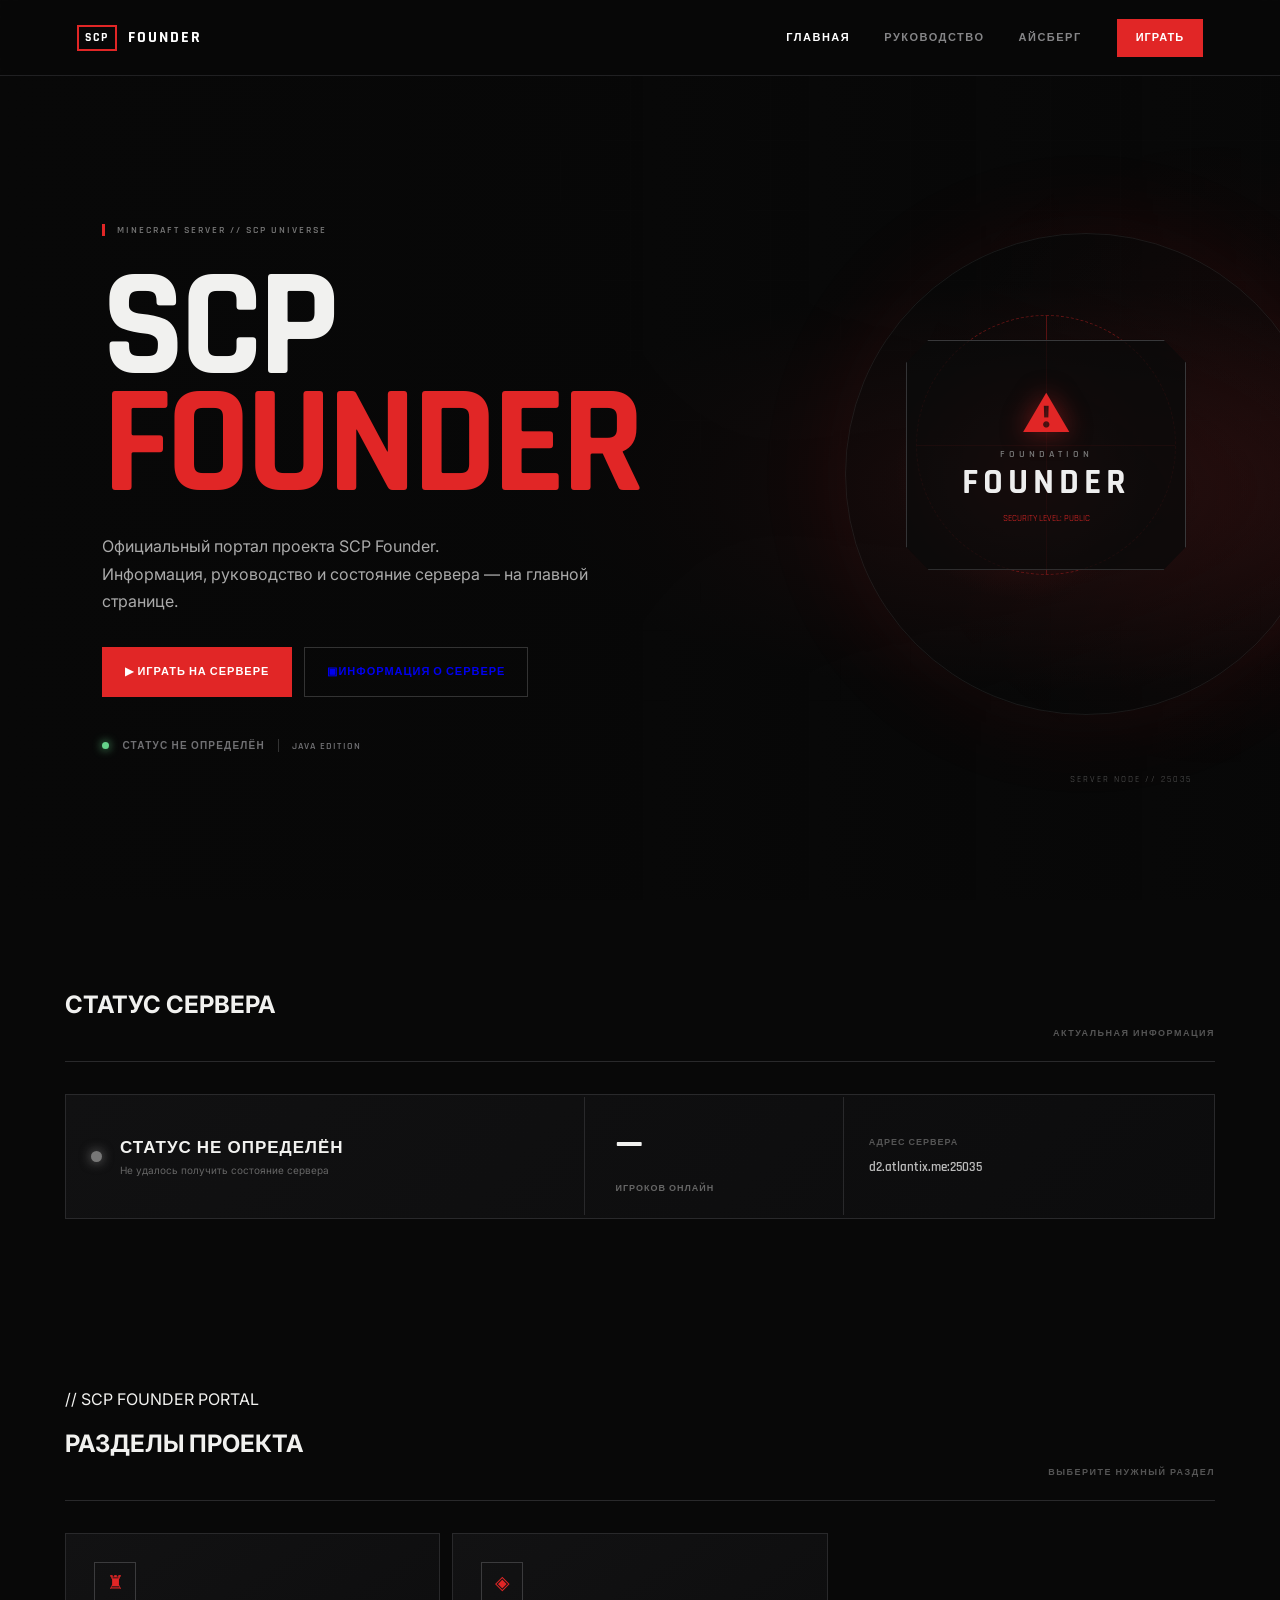
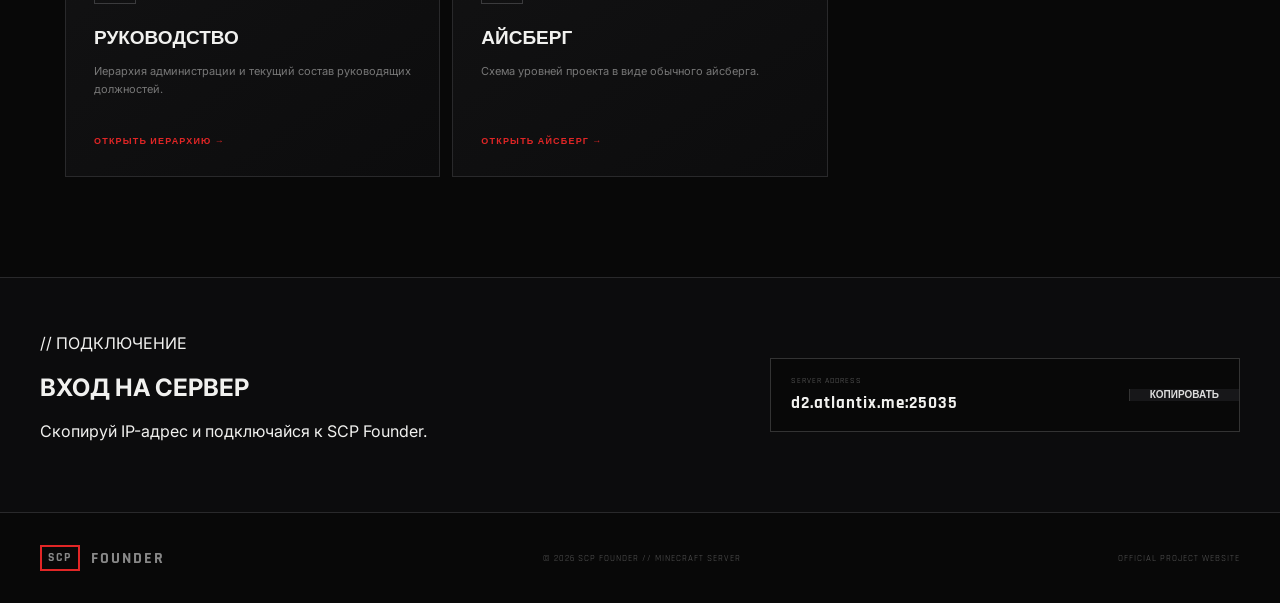
==== index.html @ 51ff8d59 "Polish homepage buttons and iceberg navigation" ====
<!doctype html><html lang="ru"><head><meta charset="utf-8"><meta name="viewport" content="width=device-width,initial-scale=1"><meta name="theme-color" content="#080808"><meta name="description" content="Официальный сайт SCP Founder — Minecraft сервер"><title>SCP Founder — Minecraft Server</title><link rel="preconnect" href="https://fonts.googleapis.com"><link rel="preconnect" href="https://fonts.gstatic.com" crossorigin><link href="https://fonts.googleapis.com/css2?family=Inter:wght@400;500;600;700;800;900&family=Rajdhani:wght@500;600;700&display=swap" rel="stylesheet"><link rel="stylesheet" href="style.css"><link rel="stylesheet" href="portal.css"></head><body><div class="red-glow"></div><div class="grid"></div><header class="nav"><a class="logo" href="index.html"><span class="logo-box">SCP</span><span>FOUNDER</span></a><nav><a class="active" href="index.html">ГЛАВНАЯ</a><a href="leadership.html">РУКОВОДСТВО</a><a href="information.html">АЙСБЕРГ</a></nav><a class="play-small" href="#play">ИГРАТЬ</a></header><main><section class="hero" id="home"><div class="hero-bg"></div><div class="hero-content"><div class="tag">MINECRAFT SERVER // SCP UNIVERSE</div><h1>SCP<br><strong>FOUNDER</strong></h1><p>Официальный портал проекта SCP Founder.<br>Информация, руководство и состояние сервера — на главной странице.</p><div class="hero-buttons"><a class="btn red" href="#play">▶ ИГРАТЬ НА СЕРВЕРЕ</a><a class="btn info-btn" href="#categories"><span>▣</span> ИНФОРМАЦИЯ О СЕРВЕРЕ</a></div><div class="server-line"><span class="online-dot"></span><span id="serverStatus">ПРОВЕРКА СЕРВЕРА...</span><i></i><span>JAVA EDITION</span></div></div><div class="hero-art"><div class="hero-art-frame"><div class="crosshair"></div><div class="containment"><div class="warning">⚠</div><span>FOUNDATION</span><strong>FOUNDER</strong><small>SECURITY LEVEL: PUBLIC</small></div><div class="coordinates">SERVER NODE // 25035</div><div class="frame-corner tl"></div><div class="frame-corner tr"></div><div class="frame-corner bl"></div><div class="frame-corner br"></div></div></div></section><section class="status-section home-status"><div class="title-row"><h2>СТАТУС СЕРВЕРА</h2><span>АКТУАЛЬНАЯ ИНФОРМАЦИЯ</span></div><div class="status-card"><div class="status-main"><span class="status-dot" id="homeStatusDot"></span><div><strong id="homeStatusText">ПРОВЕРКА СЕРВЕРА...</strong><small id="homeStatusSub">Получение информации о сервере</small></div></div><div class="players"><strong id="homePlayers">—</strong><span>ИГРОКОВ ОНЛАЙН</span></div><div class="status-info"><span>АДРЕС СЕРВЕРА</span><b>d2.atlantix.me:25035</b></div></div></section><section id="categories" class="section portal-home"><div class="label">// SCP FOUNDER PORTAL</div><div class="title-row"><h2>РАЗДЕЛЫ ПРОЕКТА</h2><span>ВЫБЕРИТЕ НУЖНЫЙ РАЗДЕЛ</span></div><div class="feature-grid"><a class="portal-card" href="leadership.html"><div class="portal-icon">♜</div><h3>РУКОВОДСТВО</h3><p>Иерархия администрации и текущий состав руководящих должностей.</p><span>ОТКРЫТЬ ИЕРАРХИЮ →</span></a><a class="portal-card" href="information.html"><div class="portal-icon">◈</div><h3>АЙСБЕРГ</h3><p>Схема уровней проекта в виде обычного айсберга.</p><span>ОТКРЫТЬ АЙСБЕРГ →</span></a></div></section><section id="play" class="connect"><div><div class="label">// ПОДКЛЮЧЕНИЕ</div><h2>ВХОД НА СЕРВЕР</h2><p>Скопируй IP-адрес и подключайся к SCP Founder.</p></div><div class="ip-card"><div><small>SERVER ADDRESS</small><strong id="ip">d2.atlantix.me:25035</strong></div><button id="copy">КОПИРОВАТЬ</button><em id="copied">СКОПИРОВАНО</em></div></section></main><footer><div class="logo"><span class="logo-box">SCP</span><span>FOUNDER</span></div><span>© 2026 SCP FOUNDER // MINECRAFT SERVER</span><span>OFFICIAL PROJECT WEBSITE</span></footer><script src="script.js"></script></body></html>
---- style.css ----
:root{--bg:#080808;--panel:#111112;--line:#29292b;--text:#f1f1ef;--red:#e12626;--red2:#ff3a3a;--green:#65d18a;--font:'Inter',sans-serif;--display:'Rajdhani',sans-serif}*{box-sizing:border-box}html{scroll-behavior:smooth}body{margin:0;background:var(--bg);color:var(--text);font-family:var(--font);overflow-x:hidden}.grid{position:fixed;inset:0;pointer-events:none;opacity:.16;background-image:linear-gradient(#222 1px,transparent 1px),linear-gradient(90deg,#222 1px,transparent 1px);background-size:70px 70px;mask-image:linear-gradient(to bottom,#000,transparent 80%)}.red-glow{position:fixed;width:650px;height:650px;right:-260px;top:130px;background:radial-gradient(circle,rgba(225,38,38,.13),transparent 68%);pointer-events:none}.nav{height:76px;display:flex;align-items:center;padding:0 clamp(20px,6vw,100px);border-bottom:1px solid #202022;background:rgba(8,8,8,.9);backdrop-filter:blur(15px);position:sticky;top:0;z-index:20}.logo{display:flex;align-items:center;gap:11px;color:#fff;text-decoration:none;font:800 16px var(--display);letter-spacing:2px}.logo-box{border:2px solid var(--red);padding:5px 6px;line-height:1;font-size:12px}.nav nav{display:flex;gap:34px;margin-left:auto}.nav nav a{font:600 11px var(--display);letter-spacing:1.5px;color:#858587;text-decoration:none;transition:.2s}.nav nav a:hover,.nav nav a.active{color:#fff}.play-small{margin-left:35px;text-decoration:none;background:var(--red);color:#fff;font:700 11px var(--display);letter-spacing:1px;padding:12px 19px}.hero{min-height:calc(100vh - 76px);display:grid;grid-template-columns:1.05fr .95fr;position:relative;overflow:hidden}.hero-bg{position:absolute;inset:0;background:linear-gradient(90deg,#080808 0%,rgba(8,8,8,.9) 48%,rgba(8,8,8,.4)),radial-gradient(ellipse at 80% 50%,#421414 0%,transparent 35%)}.hero-content{position:relative;z-index:2;align-self:center;padding:80px clamp(25px,8vw,130px)}.tag{font:600 10px var(--display);letter-spacing:2px;color:#777;border-left:3px solid var(--red);padding-left:12px}.online-dot{display:inline-block;width:7px;height:7px;border-radius:50%;background:var(--red);box-shadow:0 0 12px var(--red)}h1{font:800 clamp(80px,12vw,170px)/.76 var(--display);letter-spacing:-5px;margin:34px 0 30px}h1 strong{color:var(--red);font-weight:800}.hero-content p{font-size:16px;line-height:1.7;color:#aaa;max-width:500px}.hero-buttons{display:flex;gap:12px;margin-top:32px}.btn{min-height:50px;padding:0 22px;display:inline-flex;align-items:center;justify-content:center;text-decoration:none;font:700 11px var(--display);letter-spacing:1px;border:1px solid #333;transition:.2s}.btn.red{background:var(--red);border-color:var(--red);color:#fff}.btn.red:hover{background:#f03434;transform:translateY(-2px)}.server-line{display:flex;gap:13px;align-items:center;margin-top:42px;font:600 10px var(--display);letter-spacing:1.2px;color:#707073}.server-line i{height:13px;width:1px;background:#333}.server-line .online-dot{background:var(--green);box-shadow:0 0 10px var(--green)}.hero-art{position:relative;min-height:600px;background:radial-gradient(circle at 55% 48%,rgba(120,25,25,.38),transparent 25%)}.hero-art:before{content:'';position:absolute;width:480px;height:480px;border:1px solid rgba(255,255,255,.07);border-radius:50%;left:20%;top:19%;box-shadow:0 0 100px rgba(225,38,38,.09)}.crosshair{position:absolute;width:260px;height:260px;left:34%;top:29%;border:1px dashed rgba(225,38,38,.4);border-radius:50%;animation:spin 30s linear infinite}.crosshair:after,.crosshair:before{content:'';position:absolute;background:rgba(225,38,38,.35)}.crosshair:after{height:1px;width:100%;top:50%}.crosshair:before{width:1px;height:100%;left:50%}.containment{position:absolute;left:32%;top:32%;width:280px;height:230px;border:1px solid #38383a;background:rgba(10,10,10,.8);display:flex;flex-direction:column;align-items:center;justify-content:center;clip-path:polygon(8% 0,92% 0,100% 10%,100% 90%,92% 100%,8% 100%,0 90%,0 10%);box-shadow:0 0 60px rgba(0,0,0,.8)}.warning{font-size:48px;color:var(--red);margin-bottom:4px;text-shadow:0 0 25px rgba(225,38,38,.5)}.containment span{font:600 10px var(--display);letter-spacing:4px;color:#777}.containment strong{font:700 36px var(--display);letter-spacing:5px;color:#eee}.containment small{font:9px var(--display);color:var(--red);margin-top:8px}.coordinates{position:absolute;right:12%;bottom:14%;font:9px var(--display);letter-spacing:2px;color:#555}.connect{padding:55px max(25px,calc((100vw - 1200px)/2));border-top:1px solid var(--line);border-bottom:1px solid var(--line);display:flex;align-items:center;justify-content:space-between;gap:40px;background:#0c0c0d}.ip-card{position:relative;display:flex;align-items:center;border:1px solid #333;background:#080808;min-width:470px}.ip-card div{padding:17px 20px;flex:1}.ip-card small{display:block;font:8px var(--display);color:#666;letter-spacing:1px;margin-bottom:6px}.ip-card strong{font:700 17px var(--display);letter-spacing:1px}.ip-card button{height:100%;padding:0 20px;border:0;border-left:1px solid #333;background:#171719;color:#ddd;font:700 10px var(--display);cursor:pointer}.ip-card em{display:none;position:absolute;right:20px;bottom:-22px;color:var(--green);font:8px var(--display);font-style:normal}.status-section{max-width:1200px;margin:auto;padding:70px 25px}.status-card{border:1px solid var(--line);background:linear-gradient(135deg,#111112,#0c0c0d);display:grid;grid-template-columns:1.4fr .7fr 1fr;align-items:center;min-height:125px}.status-main{display:flex;align-items:center;gap:18px;padding:25px}.status-dot{width:11px;height:11px;border-radius:50%;background:#777;box-shadow:0 0 12px #777}.status-dot.online{background:var(--green);box-shadow:0 0 14px var(--green)}.status-dot.offline{background:var(--red);box-shadow:0 0 14px var(--red)}.status-main strong{display:block;font:700 17px var(--display);letter-spacing:1px}.status-main small{display:block;color:#666;margin-top:5px;font-size:10px}.players{border-left:1px solid var(--line);border-right:1px solid var(--line);padding:20px 30px}.players strong{font:700 45px var(--display);display:block}.players span{font:700 9px var(--display);color:#666;letter-spacing:1px}.status-info{padding:25px}.status-info span{display:block;font:700 9px var(--display);color:#555;letter-spacing:1px;margin-bottom:7px}.status-info b{font:600 13px var(--display);color:#bbb}.section{max-width:1200px;margin:auto;padding:100px 25px}.title-row{display:flex;justify-content:space-between;align-items:end;border-bottom:1px solid var(--line);padding-bottom:22px;margin-bottom:32px}.title-row span{font:700 9px var(--display);color:#555;letter-spacing:1.5px}.feature-grid{display:grid;grid-template-columns:repeat(3,1fr);gap:12px}.portal-card{display:block;text-decoration:none;color:inherit;border:1px solid var(--line);background:linear-gradient(145deg,#121213,#0c0c0d);padding:28px;min-height:220px;transition:.2s}.portal-card:hover{border-color:#512020;background:linear-gradient(145deg,#171011,#0d0c0d);transform:translateY(-3px)}.portal-icon{width:42px;height:42px;border:1px solid #3b3b3d;display:flex;align-items:center;justify-content:center;color:var(--red);font-size:19px;margin-bottom:22px}.portal-card h3{font:700 19px var(--display);margin:0 0 9px}.portal-card p{color:#777;font-size:11px;line-height:1.7;min-height:55px}.portal-card span{font:700 9px var(--display);letter-spacing:1.2px;color:var(--red)}.hierarchy{display:grid;grid-template-columns:repeat(2,1fr);gap:10px}.role-card{position:relative;display:flex;align-items:center;gap:18px;min-height:98px;padding:20px 22px;border:1px solid var(--line);background:linear-gradient(145deg,#121213,#0c0c0d);overflow:hidden;transition:.2s}.role-card:hover{border-color:#4a4a4d;transform:translateY(-2px)}.role-owner{grid-column:1/-1;min-height:125px;border-color:#512020;background:linear-gradient(145deg,#171011,#0d0c0d)}.role-card.tech{grid-column:1/-1}.role-icon{width:44px;height:44px;flex:0 0 44px;border:1px solid #3b3b3d;display:flex;align-items:center;justify-content:center;color:var(--red);font-size:20px;background:#090909}.role-rank{font:700 8px var(--display);letter-spacing:1.5px;color:var(--red);margin-bottom:5px}.role-card h3{font:700 18px var(--display);margin:0;letter-spacing:.4px}.role-card p{margin:5px 0 0;color:#aaa;font-size:12px;line-height:1.65}.role-card .empty{color:#555;font-style:italic}.info-section{max-width:1200px;margin:auto;padding:20px 25px 110px}.info-grid{display:grid;grid-template-columns:1fr 1fr;gap:12px;align-items:start}.iceberg-panel,.project-info{border:1px solid var(--line);background:linear-gradient(145deg,#111112,#09090a);padding:30px;overflow:hidden}.iceberg-panel h2,.project-info h2{font:700 31px var(--display);margin:0 0 8px}.iceberg-panel>p{font-size:11px;color:#666;margin:0 0 20px}.iceberg-panel img{display:block;width:100%;max-height:700px;object-fit:contain;background:#06101a;border:1px solid #242629}.project-info>p{color:#aaa;font-size:12px;line-height:1.8}.info-divider{height:1px;background:linear-gradient(90deg,var(--red),transparent);margin:28px 0}.info-row{display:flex;gap:15px;padding:15px 0;border-bottom:1px solid #202022}.info-row>span{font-size:20px;width:28px}.info-row small{display:block;color:#666;font:700 8px var(--display);letter-spacing:1px;margin-bottom:5px}.info-row strong{display:block;color:#ddd;font-size:12px;line-height:1.6}.info-row em{display:block;color:#555;font-size:9px;font-style:normal;margin-top:3px}footer{min-height:90px;padding:25px max(25px,calc((100vw - 1200px)/2));display:flex;align-items:center;justify-content:space-between;gap:20px;color:#555;font:9px var(--display);letter-spacing:1px}footer .logo{color:#888}footer b{color:var(--green)}@keyframes spin{to{transform:rotate(360deg)}}@media(max-width:850px){.nav nav{display:none}.play-small{margin-left:auto}.hero{grid-template-columns:1fr}.hero-art{display:none}.connect{display:block}.ip-card{margin-top:25px;min-width:0;width:100%}.status-card{grid-template-columns:1fr}.players,.status-info{border:0;border-top:1px solid var(--line)}.feature-grid{grid-template-columns:1fr}.hierarchy{grid-template-columns:1fr}.role-owner,.role-card.tech{grid-column:auto}.info-grid{grid-template-columns:1fr}.section{padding-top:80px;padding-bottom:70px}.info-section{padding-top:0}.title-row{display:block}.title-row span{display:block;margin-top:10px}}@media(max-width:520px){.nav{padding:0 15px}.logo{font-size:14px}.play-small{padding:10px 13px}.hero-content{padding:65px 20px}.hero-buttons{flex-direction:column}.btn{width:100%}.server-line{flex-wrap:wrap}.ip-card{display:block}.ip-card button{width:100%;height:45px;border-left:0;border-top:1px solid #333}.connect{padding:45px 20px}.status-section,.section,.info-section{padding-left:20px;padding-right:20px}.role-card{padding:17px}.role-card h3{font-size:16px}.iceberg-panel,.project-info{padding:20px}footer{flex-direction:column;align-items:flex-start}}
---- portal.css ----
.portal-wrap{max-width:1120px;margin:auto;padding:70px 6%}.portal-head{text-align:center;margin-bottom:40px}.portal-head .eyebrow{display:inline-block;color:#777;font:700 10px var(--display);letter-spacing:2px;border-left:3px solid var(--red);padding-left:10px;margin-bottom:14px}.portal-head h1{font:700 clamp(42px,6vw,72px)/1 var(--display);letter-spacing:1px;margin:0 0 12px;color:#eee}.portal-head p{color:#777;max-width:650px;margin:auto;line-height:1.7;font-size:13px}.page-nav{display:flex;gap:8px;flex-wrap:wrap;margin-bottom:35px}.page-nav a{padding:10px 15px;border:1px solid var(--line);background:#101011;color:#999;text-decoration:none;font:700 10px var(--display);letter-spacing:1px}.page-nav a:hover,.page-nav a.active{border-color:#8d2929;color:#fff;background:#171011}.portal-status{border:1px solid var(--line);background:linear-gradient(145deg,#151516,#09090a);display:grid;grid-template-columns:1.4fr .6fr 1fr;align-items:center;min-height:150px}.portal-status .status-main{display:flex;align-items:center;gap:18px;padding:30px}.portal-status .status-main strong{display:block;font:700 20px var(--display)}.portal-status .status-main small{display:block;color:#666;margin-top:6px}.portal-status .players{border-left:1px solid var(--line);border-right:1px solid var(--line);padding:30px}.portal-status .players strong{display:block;font:700 55px var(--display)}.portal-status .players span{font:700 9px var(--display);color:#666;letter-spacing:1px}.portal-status .status-info{padding:30px}.portal-status .status-info span{display:block;font:700 9px var(--display);color:#555;letter-spacing:1px;margin-bottom:7px}.portal-status .status-info b{font:600 13px var(--display);color:#bbb}.hierarchy-group{border:1px solid var(--line);background:#0d0d0e;margin-bottom:12px}.hierarchy-group-title{padding:15px 20px;border-bottom:1px solid var(--line);font:700 13px var(--display);letter-spacing:1px;color:#ddd}.hierarchy-list{display:grid;grid-template-columns:repeat(2,1fr)}.hierarchy-role{padding:20px;border-bottom:1px solid #202022;min-height:100px}.hierarchy-role:nth-child(odd){border-right:1px solid #202022}.hierarchy-role .rank{font:700 8px var(--display);letter-spacing:1.4px;color:var(--red);margin-bottom:6px}.hierarchy-role h3{font:700 17px var(--display);margin:0}.hierarchy-role p{margin:6px 0 0;color:#aaa;font-size:12px;line-height:1.7}.hierarchy-role .empty{color:#555;font-style:italic}.tech-list{display:flex;gap:8px;flex-wrap:wrap;margin-top:7px}.tech-list span{padding:6px 9px;background:#171719;border:1px solid #29292b;color:#bbb;font:600 11px var(--display)}.info-grid-page{display:grid;grid-template-columns:1fr 1fr;gap:14px}.page-card{border:1px solid var(--line);background:linear-gradient(145deg,#121213,#0b0b0c);padding:30px}.page-card h2{font:700 24px var(--display);margin:0 0 10px}.page-card p{color:#888;font-size:13px;line-height:1.75}.project-lines{margin-top:20px}.project-line{padding:16px 0;border-bottom:1px solid #202022}.project-line small{display:block;color:#555;font:700 8px var(--display);letter-spacing:1px;margin-bottom:5px}.project-line strong{font-size:12px;color:#ddd;line-height:1.6}.iceberg{position:relative;height:600px;overflow:hidden;background:linear-gradient(to bottom,#7bcdf1 0%,#419dca 30%,#12618d 52%,#073c61 100%);border:1px solid #263a45;margin-top:20px}.iceberg:before{content:'';position:absolute;left:17%;top:7%;width:66%;height:48%;background:linear-gradient(155deg,#fff,#e8f2f6 48%,#aac8d7);clip-path:polygon(50% 0,65% 21%,74% 36%,91% 49%,69% 59%,62% 77%,53% 100%,43% 76%,31% 67%,9% 58%,29% 43%,37% 27%);z-index:2}.iceberg:after{content:'';position:absolute;left:9%;top:31%;width:82%;height:63%;background:linear-gradient(170deg,#58bce7,#0a6c9e 48%,#032d4a);clip-path:polygon(31% 0,45% 9%,60% 3%,74% 15%,100% 28%,87% 43%,91% 62%,72% 69%,65% 91%,52% 100%,40% 78%,27% 88%,20% 65%,5% 57%,0 36%,15% 22%);z-index:1}.ice-level{position:absolute;right:24px;z-index:5;font:900 28px var(--display);text-shadow:0 2px 5px #00304d}.lm1{top:7%;color:#42ff5b}.l0{top:28%;color:#d8ff62}.l1{top:47%;color:#ffe45b}.l2{top:63%;color:#ff625f}.l3{top:77%;color:#ff3f3f}.l4{top:89%;color:#61a8ff}.ice-label{position:absolute;z-index:6;left:24px;right:70px;font:700 12px var(--display);color:#fff;text-shadow:0 2px 5px rgba(0,0,0,.8)}.ice-label.a{top:8%}.ice-label.b{top:27%}.ice-label.c{top:46%}.ice-label.d{top:61%}.ice-label.e{top:76%}.ice-label.f{top:89%}.page-footer{text-align:center;padding:40px 20px;border-top:1px solid #202022;color:#555;font:9px var(--display);letter-spacing:1px}@media(max-width:800px){.portal-status,.info-grid-page{grid-template-columns:1fr}.portal-status .players,.portal-status .status-info{border:0;border-top:1px solid var(--line)}.hierarchy-list{grid-template-columns:1fr}.hierarchy-role:nth-child(odd){border-right:0}.iceberg{height:500px}}@media(max-width:520px){.portal-wrap{padding:50px 20px}.page-card{padding:22px}.iceberg{height:430px}.ice-label{font-size:10px;left:12px;right:50px}}.iceberg-image{display:block;width:100%;height:auto;max-height:none;object-fit:contain;border:1px solid #263a45;margin-top:20px;background:#000}.iceberg-card{overflow:hidden}.iceberg-card p{margin-bottom:0}@media(max-width:800px){.iceberg-image{width:100%}}
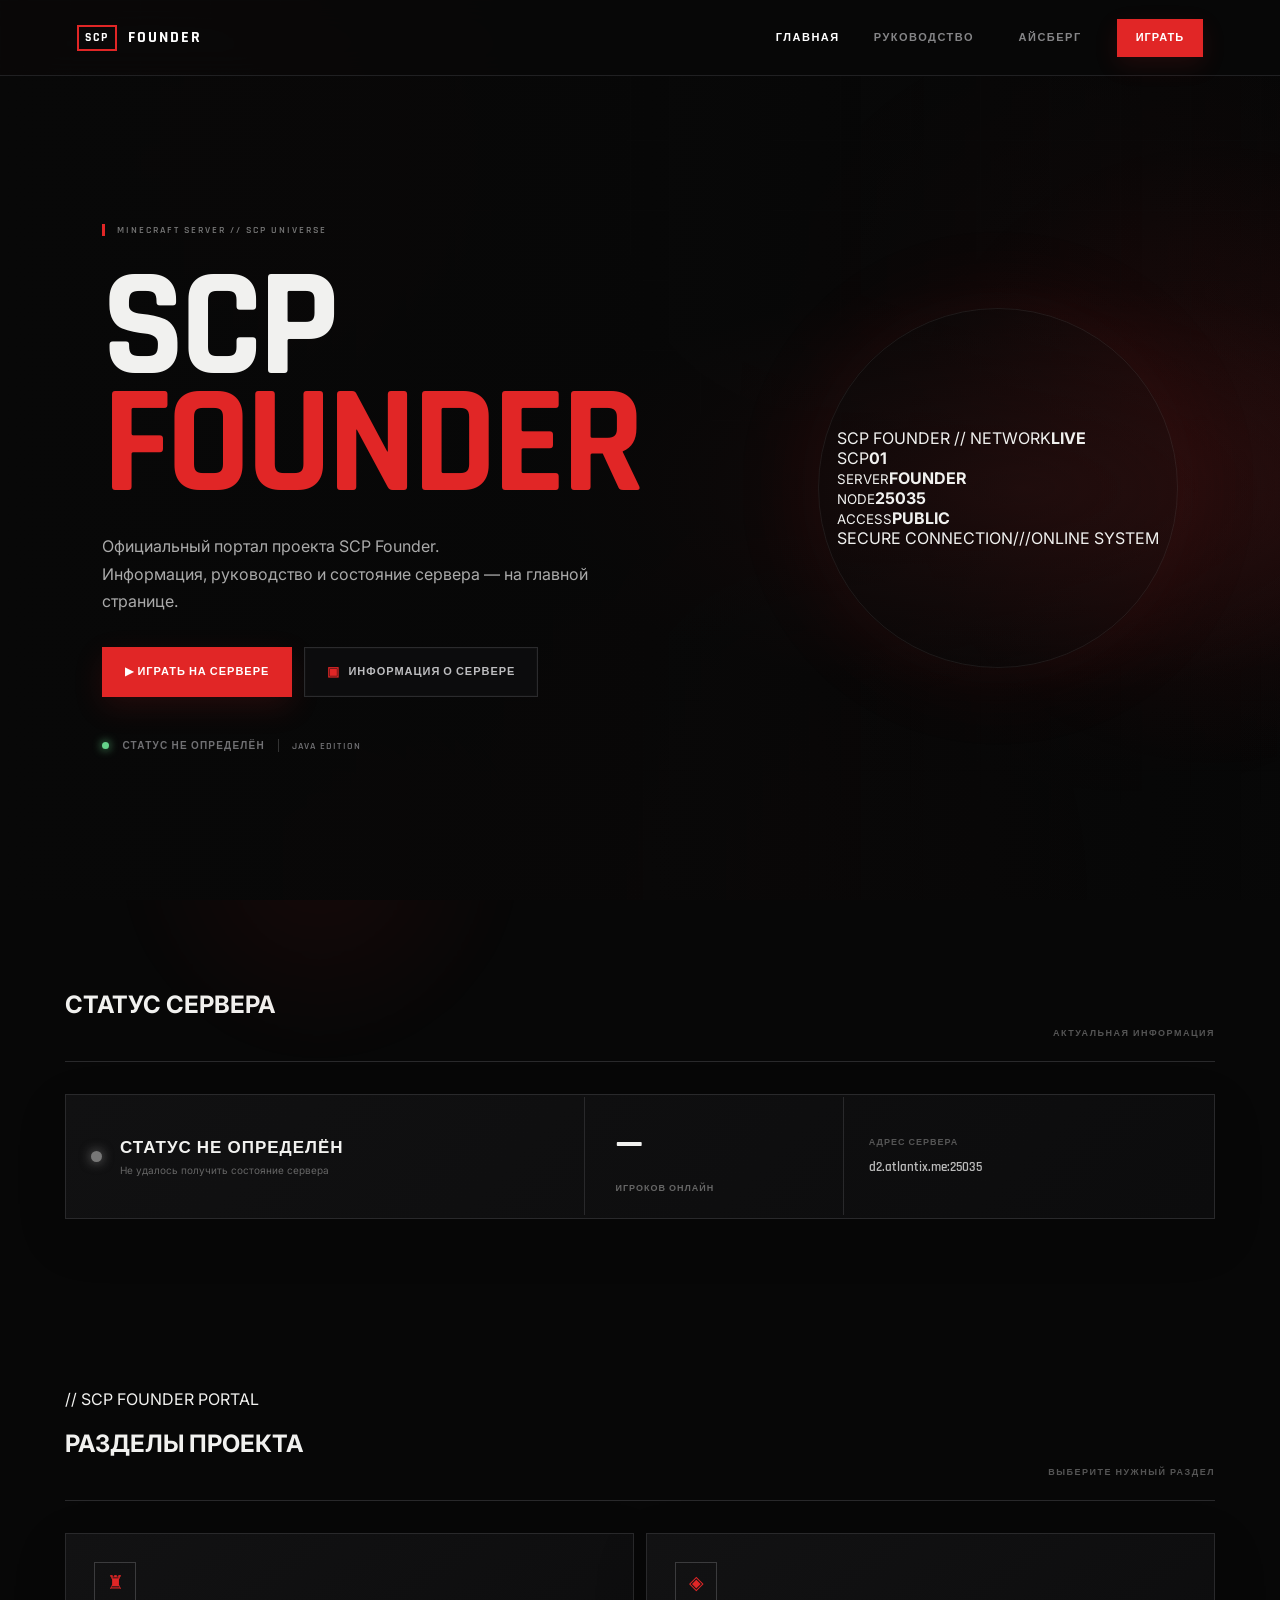
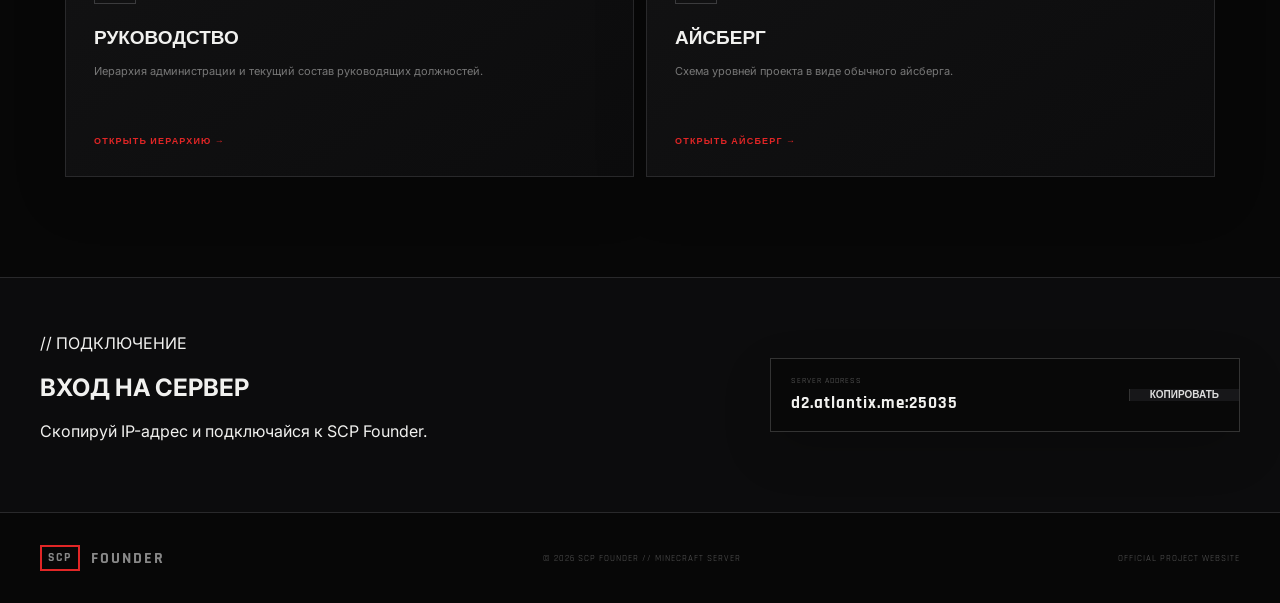
==== commit fc93479e: "Completely redesign right hero panel" ====
--- a/index.html
+++ b/index.html
@@ -1 +1 @@
-<!doctype html><html lang="ru"><head><meta charset="utf-8"><meta name="viewport" content="width=device-width,initial-scale=1"><meta name="theme-color" content="#080808"><meta name="description" content="Официальный сайт SCP Founder — Minecraft сервер"><title>SCP Founder — Minecraft Server</title><link rel="preconnect" href="https://fonts.googleapis.com"><link rel="preconnect" href="https://fonts.gstatic.com" crossorigin><link href="https://fonts.googleapis.com/css2?family=Inter:wght@400;500;600;700;800;900&family=Rajdhani:wght@500;600;700&display=swap" rel="stylesheet"><link rel="stylesheet" href="style.css"><link rel="stylesheet" href="portal.css"></head><body><div class="red-glow"></div><div class="grid"></div><header class="nav"><a class="logo" href="index.html"><span class="logo-box">SCP</span><span>FOUNDER</span></a><nav><a class="active" href="index.html">ГЛАВНАЯ</a><a href="leadership.html">РУКОВОДСТВО</a><a href="information.html">АЙСБЕРГ</a></nav><a class="play-small" href="#play">ИГРАТЬ</a></header><main><section class="hero" id="home"><div class="hero-bg"></div><div class="hero-content"><div class="tag">MINECRAFT SERVER // SCP UNIVERSE</div><h1>SCP<br><strong>FOUNDER</strong></h1><p>Официальный портал проекта SCP Founder.<br>Информация, руководство и состояние сервера — на главной странице.</p><div class="hero-buttons"><a class="btn red" href="#play">▶ ИГРАТЬ НА СЕРВЕРЕ</a><a class="btn info-btn" href="#categories"><span>▣</span> ИНФОРМАЦИЯ О СЕРВЕРЕ</a></div><div class="server-line"><span class="online-dot"></span><span id="serverStatus">ПРОВЕРКА СЕРВЕРА...</span><i></i><span>JAVA EDITION</span></div></div><div class="hero-art"><div class="hero-art-frame"><div class="crosshair"></div><div class="containment"><div class="warning">⚠</div><span>FOUNDATION</span><strong>FOUNDER</strong><small>SECURITY LEVEL: PUBLIC</small></div><div class="coordinates">SERVER NODE // 25035</div><div class="frame-corner tl"></div><div class="frame-corner tr"></div><div class="frame-corner bl"></div><div class="frame-corner br"></div></div></div></section><section class="status-section home-status"><div class="title-row"><h2>СТАТУС СЕРВЕРА</h2><span>АКТУАЛЬНАЯ ИНФОРМАЦИЯ</span></div><div class="status-card"><div class="status-main"><span class="status-dot" id="homeStatusDot"></span><div><strong id="homeStatusText">ПРОВЕРКА СЕРВЕРА...</strong><small id="homeStatusSub">Получение информации о сервере</small></div></div><div class="players"><strong id="homePlayers">—</strong><span>ИГРОКОВ ОНЛАЙН</span></div><div class="status-info"><span>АДРЕС СЕРВЕРА</span><b>d2.atlantix.me:25035</b></div></div></section><section id="categories" class="section portal-home"><div class="label">// SCP FOUNDER PORTAL</div><div class="title-row"><h2>РАЗДЕЛЫ ПРОЕКТА</h2><span>ВЫБЕРИТЕ НУЖНЫЙ РАЗДЕЛ</span></div><div class="feature-grid"><a class="portal-card" href="leadership.html"><div class="portal-icon">♜</div><h3>РУКОВОДСТВО</h3><p>Иерархия администрации и текущий состав руководящих должностей.</p><span>ОТКРЫТЬ ИЕРАРХИЮ →</span></a><a class="portal-card" href="information.html"><div class="portal-icon">◈</div><h3>АЙСБЕРГ</h3><p>Схема уровней проекта в виде обычного айсберга.</p><span>ОТКРЫТЬ АЙСБЕРГ →</span></a></div></section><section id="play" class="connect"><div><div class="label">// ПОДКЛЮЧЕНИЕ</div><h2>ВХОД НА СЕРВЕР</h2><p>Скопируй IP-адрес и подключайся к SCP Founder.</p></div><div class="ip-card"><div><small>SERVER ADDRESS</small><strong id="ip">d2.atlantix.me:25035</strong></div><button id="copy">КОПИРОВАТЬ</button><em id="copied">СКОПИРОВАНО</em></div></section></main><footer><div class="logo"><span class="logo-box">SCP</span><span>FOUNDER</span></div><span>© 2026 SCP FOUNDER // MINECRAFT SERVER</span><span>OFFICIAL PROJECT WEBSITE</span></footer><script src="script.js"></script></body></html>+<!doctype html><html lang="ru"><head><meta charset="utf-8"><meta name="viewport" content="width=device-width,initial-scale=1"><meta name="theme-color" content="#080808"><meta name="description" content="Официальный сайт SCP Founder — Minecraft сервер"><title>SCP Founder — Minecraft Server</title><link rel="preconnect" href="https://fonts.googleapis.com"><link rel="preconnect" href="https://fonts.gstatic.com" crossorigin><link href="https://fonts.googleapis.com/css2?family=Inter:wght@400;500;600;700;800;900&family=Rajdhani:wght@500;600;700&display=swap" rel="stylesheet"><link rel="stylesheet" href="style.css"><link rel="stylesheet" href="portal.css"></head><body><div class="red-glow"></div><div class="grid"></div><header class="nav"><a class="logo" href="index.html"><span class="logo-box">SCP</span><span>FOUNDER</span></a><nav><a class="active" href="index.html">ГЛАВНАЯ</a><a href="leadership.html">РУКОВОДСТВО</a><a href="information.html">АЙСБЕРГ</a></nav><a class="play-small" href="#play">ИГРАТЬ</a></header><main><section class="hero" id="home"><div class="hero-bg"></div><div class="hero-content"><div class="tag">MINECRAFT SERVER // SCP UNIVERSE</div><h1>SCP<br><strong>FOUNDER</strong></h1><p>Официальный портал проекта SCP Founder.<br>Информация, руководство и состояние сервера — на главной странице.</p><div class="hero-buttons"><a class="btn red" href="#play">▶ ИГРАТЬ НА СЕРВЕРЕ</a><a class="btn info-btn" href="#categories"><span>▣</span> ИНФОРМАЦИЯ О СЕРВЕРЕ</a></div><div class="server-line"><span class="online-dot"></span><span id="serverStatus">ПРОВЕРКА СЕРВЕРА...</span><i></i><span>JAVA EDITION</span></div></div><div class="hero-art"><div class="hero-interface"><div class="interface-top"><span>SCP FOUNDER // NETWORK</span><b>LIVE</b></div><div class="interface-core"><div class="core-orbit orbit-a"></div><div class="core-orbit orbit-b"></div><div class="core-ring"><span>SCP</span><strong>01</strong></div></div><div class="interface-data"><div><small>SERVER</small><strong>FOUNDER</strong></div><div><small>NODE</small><strong>25035</strong></div><div><small>ACCESS</small><strong>PUBLIC</strong></div></div><div class="interface-scan"></div><div class="interface-bottom"><span>SECURE CONNECTION</span><span>///</span><span>ONLINE SYSTEM</span></div></div></div></section><section class="status-section home-status"><div class="title-row"><h2>СТАТУС СЕРВЕРА</h2><span>АКТУАЛЬНАЯ ИНФОРМАЦИЯ</span></div><div class="status-card"><div class="status-main"><span class="status-dot" id="homeStatusDot"></span><div><strong id="homeStatusText">ПРОВЕРКА СЕРВЕРА...</strong><small id="homeStatusSub">Получение информации о сервере</small></div></div><div class="players"><strong id="homePlayers">—</strong><span>ИГРОКОВ ОНЛАЙН</span></div><div class="status-info"><span>АДРЕС СЕРВЕРА</span><b>d2.atlantix.me:25035</b></div></div></section><section id="categories" class="section portal-home"><div class="label">// SCP FOUNDER PORTAL</div><div class="title-row"><h2>РАЗДЕЛЫ ПРОЕКТА</h2><span>ВЫБЕРИТЕ НУЖНЫЙ РАЗДЕЛ</span></div><div class="feature-grid"><a class="portal-card" href="leadership.html"><div class="portal-icon">♜</div><h3>РУКОВОДСТВО</h3><p>Иерархия администрации и текущий состав руководящих должностей.</p><span>ОТКРЫТЬ ИЕРАРХИЮ →</span></a><a class="portal-card" href="information.html"><div class="portal-icon">◈</div><h3>АЙСБЕРГ</h3><p>Схема уровней проекта в виде обычного айсберга.</p><span>ОТКРЫТЬ АЙСБЕРГ →</span></a></div></section><section id="play" class="connect"><div><div class="label">// ПОДКЛЮЧЕНИЕ</div><h2>ВХОД НА СЕРВЕР</h2><p>Скопируй IP-адрес и подключайся к SCP Founder.</p></div><div class="ip-card"><div><small>SERVER ADDRESS</small><strong id="ip">d2.atlantix.me:25035</strong></div><button id="copy">КОПИРОВАТЬ</button><em id="copied">СКОПИРОВАНО</em></div></section></main><footer><div class="logo"><span class="logo-box">SCP</span><span>FOUNDER</span></div><span>© 2026 SCP FOUNDER // MINECRAFT SERVER</span><span>OFFICIAL PROJECT WEBSITE</span></footer><script src="script.js"></script></body></html>
--- a/style.css
+++ b/style.css
@@ -1 +1 @@
-:root{--bg:#080808;--panel:#111112;--line:#29292b;--text:#f1f1ef;--red:#e12626;--red2:#ff3a3a;--green:#65d18a;--font:'Inter',sans-serif;--display:'Rajdhani',sans-serif}*{box-sizing:border-box}html{scroll-behavior:smooth}body{margin:0;background:var(--bg);color:var(--text);font-family:var(--font);overflow-x:hidden}.grid{position:fixed;inset:0;pointer-events:none;opacity:.16;background-image:linear-gradient(#222 1px,transparent 1px),linear-gradient(90deg,#222 1px,transparent 1px);background-size:70px 70px;mask-image:linear-gradient(to bottom,#000,transparent 80%)}.red-glow{position:fixed;width:650px;height:650px;right:-260px;top:130px;background:radial-gradient(circle,rgba(225,38,38,.13),transparent 68%);pointer-events:none}.nav{height:76px;display:flex;align-items:center;padding:0 clamp(20px,6vw,100px);border-bottom:1px solid #202022;background:rgba(8,8,8,.9);backdrop-filter:blur(15px);position:sticky;top:0;z-index:20}.logo{display:flex;align-items:center;gap:11px;color:#fff;text-decoration:none;font:800 16px var(--display);letter-spacing:2px}.logo-box{border:2px solid var(--red);padding:5px 6px;line-height:1;font-size:12px}.nav nav{display:flex;gap:34px;margin-left:auto}.nav nav a{font:600 11px var(--display);letter-spacing:1.5px;color:#858587;text-decoration:none;transition:.2s}.nav nav a:hover,.nav nav a.active{color:#fff}.play-small{margin-left:35px;text-decoration:none;background:var(--red);color:#fff;font:700 11px var(--display);letter-spacing:1px;padding:12px 19px}.hero{min-height:calc(100vh - 76px);display:grid;grid-template-columns:1.05fr .95fr;position:relative;overflow:hidden}.hero-bg{position:absolute;inset:0;background:linear-gradient(90deg,#080808 0%,rgba(8,8,8,.9) 48%,rgba(8,8,8,.4)),radial-gradient(ellipse at 80% 50%,#421414 0%,transparent 35%)}.hero-content{position:relative;z-index:2;align-self:center;padding:80px clamp(25px,8vw,130px)}.tag{font:600 10px var(--display);letter-spacing:2px;color:#777;border-left:3px solid var(--red);padding-left:12px}.online-dot{display:inline-block;width:7px;height:7px;border-radius:50%;background:var(--red);box-shadow:0 0 12px var(--red)}h1{font:800 clamp(80px,12vw,170px)/.76 var(--display);letter-spacing:-5px;margin:34px 0 30px}h1 strong{color:var(--red);font-weight:800}.hero-content p{font-size:16px;line-height:1.7;color:#aaa;max-width:500px}.hero-buttons{display:flex;gap:12px;margin-top:32px}.btn{min-height:50px;padding:0 22px;display:inline-flex;align-items:center;justify-content:center;text-decoration:none;font:700 11px var(--display);letter-spacing:1px;border:1px solid #333;transition:.2s}.btn.red{background:var(--red);border-color:var(--red);color:#fff}.btn.red:hover{background:#f03434;transform:translateY(-2px)}.server-line{display:flex;gap:13px;align-items:center;margin-top:42px;font:600 10px var(--display);letter-spacing:1.2px;color:#707073}.server-line i{height:13px;width:1px;background:#333}.server-line .online-dot{background:var(--green);box-shadow:0 0 10px var(--green)}.hero-art{position:relative;min-height:600px;background:radial-gradient(circle at 55% 48%,rgba(120,25,25,.38),transparent 25%)}.hero-art:before{content:'';position:absolute;width:480px;height:480px;border:1px solid rgba(255,255,255,.07);border-radius:50%;left:20%;top:19%;box-shadow:0 0 100px rgba(225,38,38,.09)}.crosshair{position:absolute;width:260px;height:260px;left:34%;top:29%;border:1px dashed rgba(225,38,38,.4);border-radius:50%;animation:spin 30s linear infinite}.crosshair:after,.crosshair:before{content:'';position:absolute;background:rgba(225,38,38,.35)}.crosshair:after{height:1px;width:100%;top:50%}.crosshair:before{width:1px;height:100%;left:50%}.containment{position:absolute;left:32%;top:32%;width:280px;height:230px;border:1px solid #38383a;background:rgba(10,10,10,.8);display:flex;flex-direction:column;align-items:center;justify-content:center;clip-path:polygon(8% 0,92% 0,100% 10%,100% 90%,92% 100%,8% 100%,0 90%,0 10%);box-shadow:0 0 60px rgba(0,0,0,.8)}.warning{font-size:48px;color:var(--red);margin-bottom:4px;text-shadow:0 0 25px rgba(225,38,38,.5)}.containment span{font:600 10px var(--display);letter-spacing:4px;color:#777}.containment strong{font:700 36px var(--display);letter-spacing:5px;color:#eee}.containment small{font:9px var(--display);color:var(--red);margin-top:8px}.coordinates{position:absolute;right:12%;bottom:14%;font:9px var(--display);letter-spacing:2px;color:#555}.connect{padding:55px max(25px,calc((100vw - 1200px)/2));border-top:1px solid var(--line);border-bottom:1px solid var(--line);display:flex;align-items:center;justify-content:space-between;gap:40px;background:#0c0c0d}.ip-card{position:relative;display:flex;align-items:center;border:1px solid #333;background:#080808;min-width:470px}.ip-card div{padding:17px 20px;flex:1}.ip-card small{display:block;font:8px var(--display);color:#666;letter-spacing:1px;margin-bottom:6px}.ip-card strong{font:700 17px var(--display);letter-spacing:1px}.ip-card button{height:100%;padding:0 20px;border:0;border-left:1px solid #333;background:#171719;color:#ddd;font:700 10px var(--display);cursor:pointer}.ip-card em{display:none;position:absolute;right:20px;bottom:-22px;color:var(--green);font:8px var(--display);font-style:normal}.status-section{max-width:1200px;margin:auto;padding:70px 25px}.status-card{border:1px solid var(--line);background:linear-gradient(135deg,#111112,#0c0c0d);display:grid;grid-template-columns:1.4fr .7fr 1fr;align-items:center;min-height:125px}.status-main{display:flex;align-items:center;gap:18px;padding:25px}.status-dot{width:11px;height:11px;border-radius:50%;background:#777;box-shadow:0 0 12px #777}.status-dot.online{background:var(--green);box-shadow:0 0 14px var(--green)}.status-dot.offline{background:var(--red);box-shadow:0 0 14px var(--red)}.status-main strong{display:block;font:700 17px var(--display);letter-spacing:1px}.status-main small{display:block;color:#666;margin-top:5px;font-size:10px}.players{border-left:1px solid var(--line);border-right:1px solid var(--line);padding:20px 30px}.players strong{font:700 45px var(--display);display:block}.players span{font:700 9px var(--display);color:#666;letter-spacing:1px}.status-info{padding:25px}.status-info span{display:block;font:700 9px var(--display);color:#555;letter-spacing:1px;margin-bottom:7px}.status-info b{font:600 13px var(--display);color:#bbb}.section{max-width:1200px;margin:auto;padding:100px 25px}.title-row{display:flex;justify-content:space-between;align-items:end;border-bottom:1px solid var(--line);padding-bottom:22px;margin-bottom:32px}.title-row span{font:700 9px var(--display);color:#555;letter-spacing:1.5px}.feature-grid{display:grid;grid-template-columns:repeat(3,1fr);gap:12px}.portal-card{display:block;text-decoration:none;color:inherit;border:1px solid var(--line);background:linear-gradient(145deg,#121213,#0c0c0d);padding:28px;min-height:220px;transition:.2s}.portal-card:hover{border-color:#512020;background:linear-gradient(145deg,#171011,#0d0c0d);transform:translateY(-3px)}.portal-icon{width:42px;height:42px;border:1px solid #3b3b3d;display:flex;align-items:center;justify-content:center;color:var(--red);font-size:19px;margin-bottom:22px}.portal-card h3{font:700 19px var(--display);margin:0 0 9px}.portal-card p{color:#777;font-size:11px;line-height:1.7;min-height:55px}.portal-card span{font:700 9px var(--display);letter-spacing:1.2px;color:var(--red)}.hierarchy{display:grid;grid-template-columns:repeat(2,1fr);gap:10px}.role-card{position:relative;display:flex;align-items:center;gap:18px;min-height:98px;padding:20px 22px;border:1px solid var(--line);background:linear-gradient(145deg,#121213,#0c0c0d);overflow:hidden;transition:.2s}.role-card:hover{border-color:#4a4a4d;transform:translateY(-2px)}.role-owner{grid-column:1/-1;min-height:125px;border-color:#512020;background:linear-gradient(145deg,#171011,#0d0c0d)}.role-card.tech{grid-column:1/-1}.role-icon{width:44px;height:44px;flex:0 0 44px;border:1px solid #3b3b3d;display:flex;align-items:center;justify-content:center;color:var(--red);font-size:20px;background:#090909}.role-rank{font:700 8px var(--display);letter-spacing:1.5px;color:var(--red);margin-bottom:5px}.role-card h3{font:700 18px var(--display);margin:0;letter-spacing:.4px}.role-card p{margin:5px 0 0;color:#aaa;font-size:12px;line-height:1.65}.role-card .empty{color:#555;font-style:italic}.info-section{max-width:1200px;margin:auto;padding:20px 25px 110px}.info-grid{display:grid;grid-template-columns:1fr 1fr;gap:12px;align-items:start}.iceberg-panel,.project-info{border:1px solid var(--line);background:linear-gradient(145deg,#111112,#09090a);padding:30px;overflow:hidden}.iceberg-panel h2,.project-info h2{font:700 31px var(--display);margin:0 0 8px}.iceberg-panel>p{font-size:11px;color:#666;margin:0 0 20px}.iceberg-panel img{display:block;width:100%;max-height:700px;object-fit:contain;background:#06101a;border:1px solid #242629}.project-info>p{color:#aaa;font-size:12px;line-height:1.8}.info-divider{height:1px;background:linear-gradient(90deg,var(--red),transparent);margin:28px 0}.info-row{display:flex;gap:15px;padding:15px 0;border-bottom:1px solid #202022}.info-row>span{font-size:20px;width:28px}.info-row small{display:block;color:#666;font:700 8px var(--display);letter-spacing:1px;margin-bottom:5px}.info-row strong{display:block;color:#ddd;font-size:12px;line-height:1.6}.info-row em{display:block;color:#555;font-size:9px;font-style:normal;margin-top:3px}footer{min-height:90px;padding:25px max(25px,calc((100vw - 1200px)/2));display:flex;align-items:center;justify-content:space-between;gap:20px;color:#555;font:9px var(--display);letter-spacing:1px}footer .logo{color:#888}footer b{color:var(--green)}@keyframes spin{to{transform:rotate(360deg)}}@media(max-width:850px){.nav nav{display:none}.play-small{margin-left:auto}.hero{grid-template-columns:1fr}.hero-art{display:none}.connect{display:block}.ip-card{margin-top:25px;min-width:0;width:100%}.status-card{grid-template-columns:1fr}.players,.status-info{border:0;border-top:1px solid var(--line)}.feature-grid{grid-template-columns:1fr}.hierarchy{grid-template-columns:1fr}.role-owner,.role-card.tech{grid-column:auto}.info-grid{grid-template-columns:1fr}.section{padding-top:80px;padding-bottom:70px}.info-section{padding-top:0}.title-row{display:block}.title-row span{display:block;margin-top:10px}}@media(max-width:520px){.nav{padding:0 15px}.logo{font-size:14px}.play-small{padding:10px 13px}.hero-content{padding:65px 20px}.hero-buttons{flex-direction:column}.btn{width:100%}.server-line{flex-wrap:wrap}.ip-card{display:block}.ip-card button{width:100%;height:45px;border-left:0;border-top:1px solid #333}.connect{padding:45px 20px}.status-section,.section,.info-section{padding-left:20px;padding-right:20px}.role-card{padding:17px}.role-card h3{font-size:16px}.iceberg-panel,.project-info{padding:20px}footer{flex-direction:column;align-items:flex-start}}+:root{--bg:#080808;--panel:#111112;--line:#29292b;--text:#f1f1ef;--red:#e12626;--red2:#ff3a3a;--green:#65d18a;--font:'Inter',sans-serif;--display:'Rajdhani',sans-serif}*{box-sizing:border-box}html{scroll-behavior:smooth}body{margin:0;background:var(--bg);color:var(--text);font-family:var(--font);overflow-x:hidden;position:relative}.grid{position:fixed;inset:0;pointer-events:none;opacity:.13;background-image:linear-gradient(#222 1px,transparent 1px),linear-gradient(90deg,#222 1px,transparent 1px);background-size:70px 70px;mask-image:linear-gradient(to bottom,#000,transparent 85%);animation:gridDrift 28s linear infinite}.red-glow{position:fixed;width:650px;height:650px;right:-260px;top:130px;background:radial-gradient(circle,rgba(225,38,38,.13),transparent 68%);pointer-events:none;animation:glowMove 14s ease-in-out infinite alternate}.red-glow:after{content:'';position:absolute;width:420px;height:420px;left:-780px;top:520px;background:radial-gradient(circle,rgba(225,38,38,.07),transparent 68%);filter:blur(10px)}.nav{height:76px;display:flex;align-items:center;padding:0 clamp(20px,6vw,100px);border-bottom:1px solid #202022;background:rgba(8,8,8,.9);backdrop-filter:blur(15px);position:sticky;top:0;z-index:20}.logo{display:flex;align-items:center;gap:11px;color:#fff;text-decoration:none;font:800 16px var(--display);letter-spacing:2px}.logo-box{border:2px solid var(--red);padding:5px 6px;line-height:1;font-size:12px}.nav nav{display:flex;gap:34px;margin-left:auto}.nav nav a{font:600 11px var(--display);letter-spacing:1.5px;color:#858587;text-decoration:none;transition:.2s}.nav nav a:hover,.nav nav a.active{color:#fff}.play-small{margin-left:35px;text-decoration:none;background:var(--red);color:#fff;font:700 11px var(--display);letter-spacing:1px;padding:12px 19px;box-shadow:0 8px 25px rgba(225,38,38,.12)}.hero{min-height:calc(100vh - 76px);display:grid;grid-template-columns:1.05fr .95fr;position:relative;overflow:hidden}.hero-bg{position:absolute;inset:0;background:linear-gradient(90deg,#080808 0%,rgba(8,8,8,.9) 48%,rgba(8,8,8,.4)),radial-gradient(ellipse at 80% 50%,#421414 0%,transparent 35%);animation:heroPulse 9s ease-in-out infinite alternate}.hero-content{position:relative;z-index:2;align-self:center;padding:80px clamp(25px,8vw,130px)}.tag{font:600 10px var(--display);letter-spacing:2px;color:#777;border-left:3px solid var(--red);padding-left:12px}.online-dot{display:inline-block;width:7px;height:7px;border-radius:50%;background:var(--red);box-shadow:0 0 12px var(--red)}h1{font:800 clamp(80px,12vw,170px)/.76 var(--display);letter-spacing:-5px;margin:34px 0 30px}h1 strong{color:var(--red);font-weight:800}.hero-content p{font-size:16px;line-height:1.7;color:#aaa;max-width:500px}.hero-buttons{display:flex;gap:12px;margin-top:32px}.btn{min-height:50px;padding:0 22px;display:inline-flex;align-items:center;justify-content:center;text-decoration:none;font:700 11px var(--display);letter-spacing:1px;border:1px solid #333;transition:.2s;position:relative;overflow:hidden}.btn:not(.red){background:#0d0d0e;color:#bdbdbf}.btn:not(.red):before{content:'';position:absolute;inset:0;background:linear-gradient(90deg,transparent,rgba(225,38,38,.09),transparent);transform:translateX(-100%);transition:.35s}.btn:not(.red):hover:before{transform:translateX(100%)}.btn:not(.red):hover{border-color:#612727;color:#fff;transform:translateY(-2px)}.btn.red{background:var(--red);border-color:var(--red);color:#fff;box-shadow:0 10px 30px rgba(225,38,38,.13)}.btn.red:hover{background:#f03434;transform:translateY(-2px)}.info-btn span{color:var(--red);margin-right:8px}.server-line{display:flex;gap:13px;align-items:center;margin-top:42px;font:600 10px var(--display);letter-spacing:1.2px;color:#707073}.server-line i{height:13px;width:1px;background:#333}.server-line .online-dot{background:var(--green);box-shadow:0 0 10px var(--green)}.hero-art{position:relative;min-height:600px;display:flex;align-items:center;justify-content:center;padding:55px;overflow:hidden;animation:artFloat 8s ease-in-out infinite}.hero-art:before{content:'';position:absolute;width:min(480px,70%);aspect-ratio:1;border:1px solid rgba(255,255,255,.07);border-radius:50%;box-shadow:0 0 100px rgba(225,38,38,.09);pointer-events:none;animation:ringPulse 6s ease-in-out infinite}.hero-art-frame{position:relative;width:min(430px,88%);aspect-ratio:1/1.02;border:1px solid rgba(255,255,255,.12);background:linear-gradient(145deg,rgba(20,20,21,.58),rgba(7,7,8,.38));box-shadow:0 30px 90px rgba(0,0,0,.5),inset 0 0 50px rgba(225,38,38,.025);overflow:hidden;isolation:isolate}.hero-art-frame:before{content:'';position:absolute;inset:18px;border:1px solid rgba(255,255,255,.045);pointer-events:none}.crosshair{position:absolute;width:250px;height:250px;left:50%;top:50%;transform:translate(-50%,-50%);border:1px dashed rgba(225,38,38,.4);border-radius:50%;animation:spin 30s linear infinite;z-index:1}.crosshair:after,.crosshair:before{content:'';position:absolute;background:rgba(225,38,38,.35)}.crosshair:after{height:1px;width:100%;top:50%;left:0}.crosshair:before{width:1px;height:100%;left:50%;top:0}.containment{position:absolute;left:50%;top:50%;transform:translate(-50%,-50%);width:min(280px,68%);height:230px;border:1px solid #38383a;background:rgba(10,10,10,.88);display:flex;flex-direction:column;align-items:center;justify-content:center;clip-path:polygon(8% 0,92% 0,100% 10%,100% 90%,92% 100%,8% 100%,0 90%,0 10%);box-shadow:0 0 60px rgba(0,0,0,.8);z-index:2}.warning{font-size:48px;color:var(--red);margin-bottom:4px;text-shadow:0 0 25px rgba(225,38,38,.5)}.containment span{font:600 10px var(--display);letter-spacing:4px;color:#777}.containment strong{font:700 36px var(--display);letter-spacing:5px;color:#eee}.containment small{font:9px var(--display);color:var(--red);margin-top:8px}.coordinates{position:absolute;right:25px;bottom:23px;font:9px var(--display);letter-spacing:2px;color:#555;z-index:3}.frame-corner{position:absolute;width:22px;height:22px;border-color:rgba(225,38,38,.65);z-index:4}.frame-corner.tl{left:-1px;top:-1px;border-left:2px solid;border-top:2px solid}.frame-corner.tr{right:-1px;top:-1px;border-right:2px solid;border-top:2px solid}.frame-corner.bl{left:-1px;bottom:-1px;border-left:2px solid;border-bottom:2px solid}.frame-corner.br{right:-1px;bottom:-1px;border-right:2px solid;border-bottom:2px solid}.connect{padding:55px max(25px,calc((100vw - 1200px)/2));border-top:1px solid var(--line);border-bottom:1px solid var(--line);display:flex;align-items:center;justify-content:space-between;gap:40px;background:#0c0c0d}.ip-card{position:relative;display:flex;align-items:center;border:1px solid #333;background:#080808;min-width:470px}.ip-card div{padding:17px 20px;flex:1}.ip-card small{display:block;font:8px var(--display);color:#666;letter-spacing:1px;margin-bottom:6px}.ip-card strong{font:700 17px var(--display);letter-spacing:1px}.ip-card button{height:100%;padding:0 20px;border:0;border-left:1px solid #333;background:#171719;color:#ddd;font:700 10px var(--display);cursor:pointer}.ip-card em{display:none;position:absolute;right:20px;bottom:-22px;color:var(--green);font:8px var(--display);font-style:normal}.status-section{max-width:1200px;margin:auto;padding:70px 25px}.status-card{border:1px solid var(--line);background:linear-gradient(135deg,#111112,#0c0c0d);display:grid;grid-template-columns:1.4fr .7fr 1fr;align-items:center;min-height:125px}.status-main{display:flex;align-items:center;gap:18px;padding:25px}.status-dot{width:11px;height:11px;border-radius:50%;background:#777;box-shadow:0 0 12px #777}.status-dot.online{background:var(--green);box-shadow:0 0 14px var(--green)}.status-dot.offline{background:var(--red);box-shadow:0 0 14px var(--red)}.status-main strong{display:block;font:700 17px var(--display);letter-spacing:1px}.status-main small{display:block;color:#666;margin-top:5px;font-size:10px}.players{border-left:1px solid var(--line);border-right:1px solid var(--line);padding:20px 30px}.players strong{font:700 45px var(--display);display:block}.players span{font:700 9px var(--display);color:#666;letter-spacing:1px}.status-info{padding:25px}.status-info span{display:block;font:700 9px var(--display);color:#555;letter-spacing:1px;margin-bottom:7px}.status-info b{font:600 13px var(--display);color:#bbb}.section{max-width:1200px;margin:auto;padding:100px 25px}.title-row{display:flex;justify-content:space-between;align-items:end;border-bottom:1px solid var(--line);padding-bottom:22px;margin-bottom:32px}.title-row span{font:700 9px var(--display);color:#555;letter-spacing:1.5px}.feature-grid{display:grid;grid-template-columns:repeat(2,1fr);gap:12px}.portal-card{display:block;text-decoration:none;color:inherit;border:1px solid var(--line);background:linear-gradient(145deg,#121213,#0c0c0d);padding:28px;min-height:220px;transition:.2s}.portal-card:hover{border-color:#512020;background:linear-gradient(145deg,#171011,#0d0c0d);transform:translateY(-3px)}.portal-icon{width:42px;height:42px;border:1px solid #3b3b3d;display:flex;align-items:center;justify-content:center;color:var(--red);font-size:19px;margin-bottom:22px}.portal-card h3{font:700 19px var(--display);margin:0 0 9px}.portal-card p{color:#777;font-size:11px;line-height:1.7;min-height:55px}.portal-card span{font:700 9px var(--display);letter-spacing:1.2px;color:var(--red)}footer{min-height:90px;padding:25px max(25px,calc((100vw - 1200px)/2));display:flex;align-items:center;justify-content:space-between;gap:20px;color:#555;font:9px var(--display);letter-spacing:1px}footer .logo{color:#888}@keyframes spin{to{transform:rotate(360deg)}}@keyframes gridDrift{from{background-position:0 0,0 0}to{background-position:70px 70px,70px 70px}}@keyframes glowMove{from{transform:translate3d(0,0,0)}to{transform:translate3d(-70px,35px,0)}}@keyframes heroPulse{from{opacity:.82}to{opacity:1}}@keyframes artFloat{0%,100%{transform:translateY(0)}50%{transform:translateY(-7px)}}@keyframes ringPulse{0%,100%{opacity:.55;transform:scale(1)}50%{opacity:.95;transform:scale(1.025)}}@media(max-width:850px){.nav nav{display:none}.play-small{margin-left:auto}.hero{grid-template-columns:1fr}.hero-art{display:none}.connect{display:block}.ip-card{margin-top:25px;min-width:0;width:100%}.status-card{grid-template-columns:1fr}.players,.status-info{border:0;border-top:1px solid var(--line)}.feature-grid{grid-template-columns:1fr}.section{padding-top:80px;padding-bottom:70px}.title-row{display:block}.title-row span{display:block;margin-top:10px}}@media(max-width:520px){.nav{padding:0 15px}.logo{font-size:14px}.play-small{padding:10px 13px}.hero-content{padding:65px 20px}.hero-buttons{flex-direction:column}.btn{width:100%}.server-line{flex-wrap:wrap}.ip-card{display:block}.ip-card button{width:100%;height:45px;border-left:0;border-top:1px solid #333}.connect{padding:45px 20px}.status-section,.section{padding-left:20px;padding-right:20px}footer{flex-direction:column;align-items:flex-start}}
--- a/portal.css
+++ b/portal.css
@@ -1 +1 @@
-.portal-wrap{max-width:1120px;margin:auto;padding:70px 6%}.portal-head{text-align:center;margin-bottom:40px}.portal-head .eyebrow{display:inline-block;color:#777;font:700 10px var(--display);letter-spacing:2px;border-left:3px solid var(--red);padding-left:10px;margin-bottom:14px}.portal-head h1{font:700 clamp(42px,6vw,72px)/1 var(--display);letter-spacing:1px;margin:0 0 12px;color:#eee}.portal-head p{color:#777;max-width:650px;margin:auto;line-height:1.7;font-size:13px}.page-nav{display:flex;gap:8px;flex-wrap:wrap;margin-bottom:35px}.page-nav a{padding:10px 15px;border:1px solid var(--line);background:#101011;color:#999;text-decoration:none;font:700 10px var(--display);letter-spacing:1px}.page-nav a:hover,.page-nav a.active{border-color:#8d2929;color:#fff;background:#171011}.portal-status{border:1px solid var(--line);background:linear-gradient(145deg,#151516,#09090a);display:grid;grid-template-columns:1.4fr .6fr 1fr;align-items:center;min-height:150px}.portal-status .status-main{display:flex;align-items:center;gap:18px;padding:30px}.portal-status .status-main strong{display:block;font:700 20px var(--display)}.portal-status .status-main small{display:block;color:#666;margin-top:6px}.portal-status .players{border-left:1px solid var(--line);border-right:1px solid var(--line);padding:30px}.portal-status .players strong{display:block;font:700 55px var(--display)}.portal-status .players span{font:700 9px var(--display);color:#666;letter-spacing:1px}.portal-status .status-info{padding:30px}.portal-status .status-info span{display:block;font:700 9px var(--display);color:#555;letter-spacing:1px;margin-bottom:7px}.portal-status .status-info b{font:600 13px var(--display);color:#bbb}.hierarchy-group{border:1px solid var(--line);background:#0d0d0e;margin-bottom:12px}.hierarchy-group-title{padding:15px 20px;border-bottom:1px solid var(--line);font:700 13px var(--display);letter-spacing:1px;color:#ddd}.hierarchy-list{display:grid;grid-template-columns:repeat(2,1fr)}.hierarchy-role{padding:20px;border-bottom:1px solid #202022;min-height:100px}.hierarchy-role:nth-child(odd){border-right:1px solid #202022}.hierarchy-role .rank{font:700 8px var(--display);letter-spacing:1.4px;color:var(--red);margin-bottom:6px}.hierarchy-role h3{font:700 17px var(--display);margin:0}.hierarchy-role p{margin:6px 0 0;color:#aaa;font-size:12px;line-height:1.7}.hierarchy-role .empty{color:#555;font-style:italic}.tech-list{display:flex;gap:8px;flex-wrap:wrap;margin-top:7px}.tech-list span{padding:6px 9px;background:#171719;border:1px solid #29292b;color:#bbb;font:600 11px var(--display)}.info-grid-page{display:grid;grid-template-columns:1fr 1fr;gap:14px}.page-card{border:1px solid var(--line);background:linear-gradient(145deg,#121213,#0b0b0c);padding:30px}.page-card h2{font:700 24px var(--display);margin:0 0 10px}.page-card p{color:#888;font-size:13px;line-height:1.75}.project-lines{margin-top:20px}.project-line{padding:16px 0;border-bottom:1px solid #202022}.project-line small{display:block;color:#555;font:700 8px var(--display);letter-spacing:1px;margin-bottom:5px}.project-line strong{font-size:12px;color:#ddd;line-height:1.6}.iceberg{position:relative;height:600px;overflow:hidden;background:linear-gradient(to bottom,#7bcdf1 0%,#419dca 30%,#12618d 52%,#073c61 100%);border:1px solid #263a45;margin-top:20px}.iceberg:before{content:'';position:absolute;left:17%;top:7%;width:66%;height:48%;background:linear-gradient(155deg,#fff,#e8f2f6 48%,#aac8d7);clip-path:polygon(50% 0,65% 21%,74% 36%,91% 49%,69% 59%,62% 77%,53% 100%,43% 76%,31% 67%,9% 58%,29% 43%,37% 27%);z-index:2}.iceberg:after{content:'';position:absolute;left:9%;top:31%;width:82%;height:63%;background:linear-gradient(170deg,#58bce7,#0a6c9e 48%,#032d4a);clip-path:polygon(31% 0,45% 9%,60% 3%,74% 15%,100% 28%,87% 43%,91% 62%,72% 69%,65% 91%,52% 100%,40% 78%,27% 88%,20% 65%,5% 57%,0 36%,15% 22%);z-index:1}.ice-level{position:absolute;right:24px;z-index:5;font:900 28px var(--display);text-shadow:0 2px 5px #00304d}.lm1{top:7%;color:#42ff5b}.l0{top:28%;color:#d8ff62}.l1{top:47%;color:#ffe45b}.l2{top:63%;color:#ff625f}.l3{top:77%;color:#ff3f3f}.l4{top:89%;color:#61a8ff}.ice-label{position:absolute;z-index:6;left:24px;right:70px;font:700 12px var(--display);color:#fff;text-shadow:0 2px 5px rgba(0,0,0,.8)}.ice-label.a{top:8%}.ice-label.b{top:27%}.ice-label.c{top:46%}.ice-label.d{top:61%}.ice-label.e{top:76%}.ice-label.f{top:89%}.page-footer{text-align:center;padding:40px 20px;border-top:1px solid #202022;color:#555;font:9px var(--display);letter-spacing:1px}@media(max-width:800px){.portal-status,.info-grid-page{grid-template-columns:1fr}.portal-status .players,.portal-status .status-info{border:0;border-top:1px solid var(--line)}.hierarchy-list{grid-template-columns:1fr}.hierarchy-role:nth-child(odd){border-right:0}.iceberg{height:500px}}@media(max-width:520px){.portal-wrap{padding:50px 20px}.page-card{padding:22px}.iceberg{height:430px}.ice-label{font-size:10px;left:12px;right:50px}}.iceberg-image{display:block;width:100%;height:auto;max-height:none;object-fit:contain;border:1px solid #263a45;margin-top:20px;background:#000}.iceberg-card{overflow:hidden}.iceberg-card p{margin-bottom:0}@media(max-width:800px){.iceberg-image{width:100%}}+.portal-wrap{max-width:1120px;margin:auto;padding:70px 6%}.portal-head{text-align:center;margin-bottom:40px}.portal-head .eyebrow{display:inline-block;color:#777;font:700 10px var(--display);letter-spacing:2px;border-left:3px solid var(--red);padding-left:10px;margin-bottom:14px}.portal-head h1{font:700 clamp(42px,6vw,72px)/1 var(--display);letter-spacing:1px;margin:0 0 12px;color:#eee}.portal-head p{color:#777;max-width:650px;margin:auto;line-height:1.7;font-size:13px}.page-nav{display:flex;gap:8px;flex-wrap:wrap;margin-bottom:35px}.page-nav a{padding:10px 15px;border:1px solid var(--line);background:#101011;color:#999;text-decoration:none;font:700 10px var(--display);letter-spacing:1px}.page-nav a:hover,.page-nav a.active{border-color:#8d2929;color:#fff;background:#171011}.portal-status{border:1px solid var(--line);background:linear-gradient(145deg,#151516,#09090a);display:grid;grid-template-columns:1.4fr .6fr 1fr;align-items:center;min-height:150px}.portal-status .status-main{display:flex;align-items:center;gap:18px;padding:30px}.portal-status .status-main strong{display:block;font:700 20px var(--display)}.portal-status .status-main small{display:block;color:#666;margin-top:6px}.portal-status .players{border-left:1px solid var(--line);border-right:1px solid var(--line);padding:30px}.portal-status .players strong{display:block;font:700 55px var(--display)}.portal-status .players span{font:700 9px var(--display);color:#666;letter-spacing:1px}.portal-status .status-info{padding:30px}.portal-status .status-info span{display:block;font:700 9px var(--display);color:#555;letter-spacing:1px;margin-bottom:7px}.portal-status .status-info b{font:600 13px var(--display);color:#bbb}.hierarchy-group{border:1px solid var(--line);background:#0d0d0e;margin-bottom:12px}.hierarchy-group-title{padding:15px 20px;border-bottom:1px solid var(--line);font:700 13px var(--display);letter-spacing:1px;color:#ddd}.hierarchy-list{display:grid;grid-template-columns:repeat(2,1fr)}.hierarchy-role{padding:20px;border-bottom:1px solid #202022;min-height:100px}.hierarchy-role:nth-child(odd){border-right:1px solid #202022}.hierarchy-role .rank{font:700 8px var(--display);letter-spacing:1.4px;color:var(--red);margin-bottom:6px}.hierarchy-role h3{font:700 17px var(--display);margin:0}.hierarchy-role p{margin:6px 0 0;color:#aaa;font-size:12px;line-height:1.7}.hierarchy-role .empty{color:#555;font-style:italic}.tech-list{display:flex;gap:8px;flex-wrap:wrap;margin-top:7px}.tech-list span{padding:6px 9px;background:#171719;border:1px solid #29292b;color:#bbb;font:600 11px var(--display)}.info-grid-page{display:block}.page-card{border:1px solid var(--line);background:linear-gradient(145deg,#121213,#0b0b0c);padding:30px}.info-grid-page>.page-card:first-child{display:none}.page-card h2{font:700 24px var(--display);margin:0 0 10px}.page-card p{color:#888;font-size:13px;line-height:1.75}.project-lines{margin-top:20px}.project-line{padding:16px 0;border-bottom:1px solid #202022}.project-line small{display:block;color:#555;font:700 8px var(--display);letter-spacing:1px;margin-bottom:5px}.project-line strong{font-size:12px;color:#ddd;line-height:1.6}.iceberg-card{padding:0!important;border:0!important;background:transparent!important;box-shadow:none!important;overflow:visible}.iceberg-card .label,.iceberg-card h2,.iceberg-card>p{display:none}.iceberg-page{width:100%;display:flex;justify-content:center;align-items:flex-start;padding:0 0 30px}.iceberg-image{display:block;width:min(100%,900px);height:auto;max-width:900px;margin:0 auto;background:transparent;border:0;object-fit:contain;box-shadow:0 25px 80px rgba(0,0,0,.35)}.page-footer{text-align:center;padding:40px 20px;border-top:1px solid #202022;color:#555;font:9px var(--display);letter-spacing:1px}body{background:#070707}body:before{content:"";position:fixed;inset:0;pointer-events:none;z-index:-1;background:radial-gradient(circle at 12% 18%,rgba(225,38,38,.14),transparent 30%),radial-gradient(circle at 88% 45%,rgba(225,38,38,.10),transparent 32%),radial-gradient(circle at 50% 100%,rgba(225,38,38,.055),transparent 42%);animation:bgPulse 8s ease-in-out infinite alternate}.grid{opacity:.12;background-size:70px 70px;mask-image:linear-gradient(to bottom,#000,transparent 92%)}.red-glow{opacity:1;animation:glowFloat 10s ease-in-out infinite alternate}.hero-art{display:flex!important}.info-btn{background:rgba(14,14,15,.82)!important;border-color:#2b2b2d!important;box-shadow:inset 0 0 0 1px rgba(255,255,255,.015)}.info-btn span{color:var(--red);font-size:13px}.info-btn:hover{border-color:#6b2525!important;background:#121011!important;box-shadow:0 8px 24px rgba(0,0,0,.3)}.portal-card{position:relative;overflow:hidden}.portal-card:after{content:"";position:absolute;left:0;top:0;width:2px;height:100%;background:var(--red);transform:scaleY(0);transform-origin:bottom;transition:.25s}.portal-card:hover:after{transform:scaleY(1)}.status-card,.portal-card,.ip-card{box-shadow:0 18px 50px rgba(0,0,0,.16)}.nav nav a[href="information.html"]{font-size:0}.nav nav a[href="information.html"]:after{content:'АЙСБЕРГ';font-size:11px}.page-nav a.active{font-size:0}.page-nav a.active:after{content:'АЙСБЕРГ';font-size:10px}@keyframes bgPulse{from{opacity:.7}to{opacity:1}}@keyframes glowFloat{from{transform:translate3d(0,0,0) scale(1)}to{transform:translate3d(-25px,18px,0) scale(1.08)}}@media(max-width:800px){.portal-status{grid-template-columns:1fr}.portal-status .players,.portal-status .status-info{border:0;border-top:1px solid var(--line)}.hierarchy-list{grid-template-columns:1fr}.hierarchy-role:nth-child(odd){border-right:0}.iceberg-image{width:100%}.hero-art{display:none!important}}@media(max-width:520px){.portal-wrap{padding:50px 20px}.page-card{padding:22px}.iceberg-image{width:100%}}
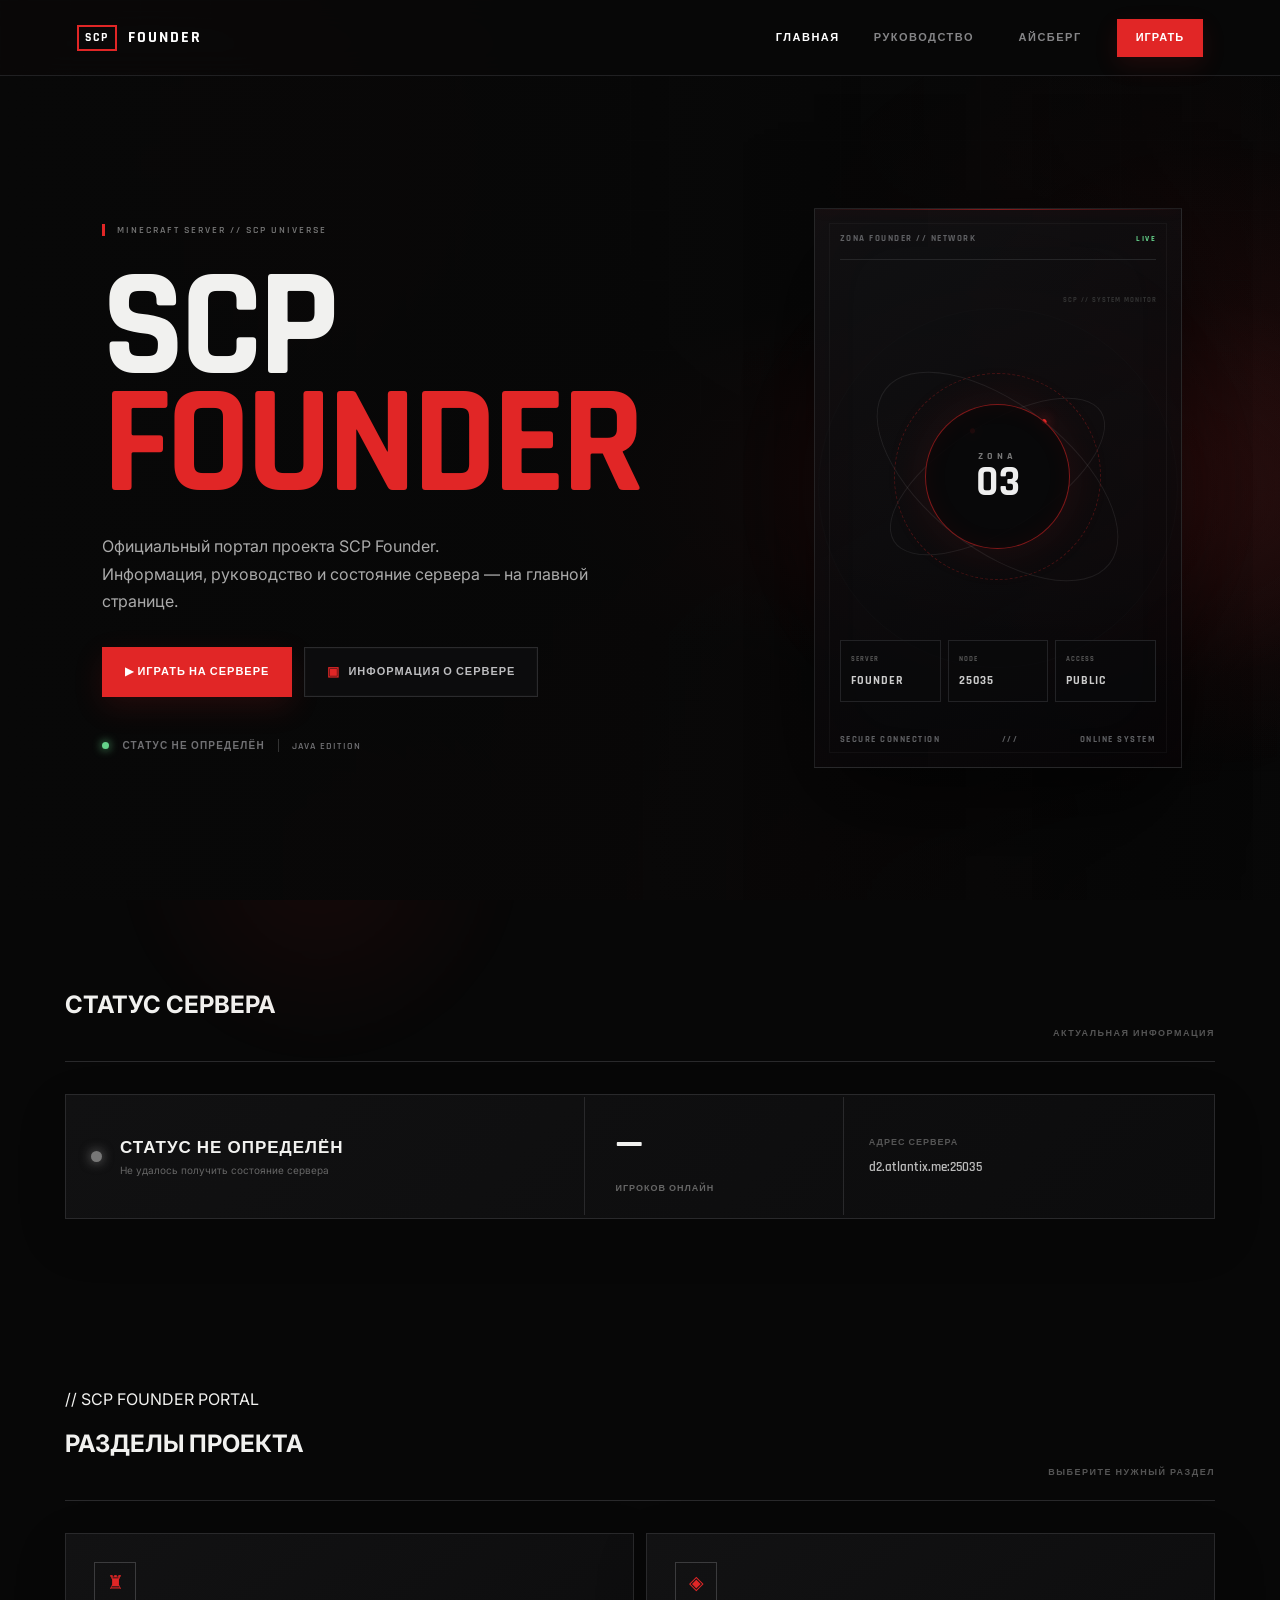
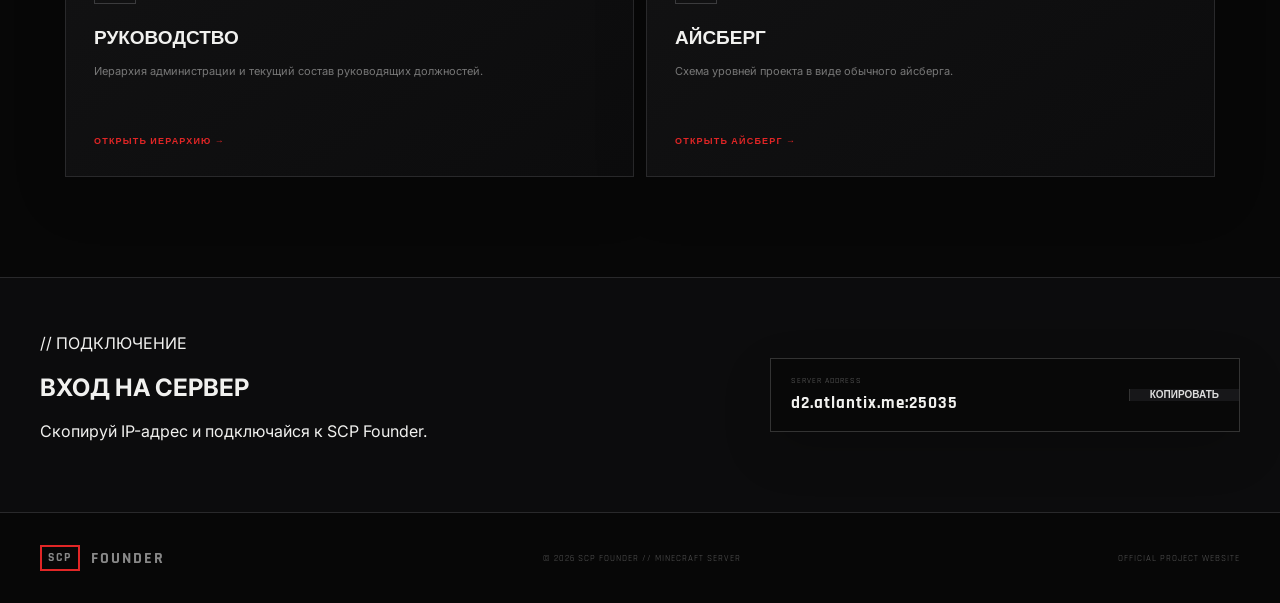
==== commit 985986dd: "Change right hero core labels to ZONA 03" ====
--- a/index.html
+++ b/index.html
@@ -1 +1 @@
-<!doctype html><html lang="ru"><head><meta charset="utf-8"><meta name="viewport" content="width=device-width,initial-scale=1"><meta name="theme-color" content="#080808"><meta name="description" content="Официальный сайт SCP Founder — Minecraft сервер"><title>SCP Founder — Minecraft Server</title><link rel="preconnect" href="https://fonts.googleapis.com"><link rel="preconnect" href="https://fonts.gstatic.com" crossorigin><link href="https://fonts.googleapis.com/css2?family=Inter:wght@400;500;600;700;800;900&family=Rajdhani:wght@500;600;700&display=swap" rel="stylesheet"><link rel="stylesheet" href="style.css"><link rel="stylesheet" href="portal.css"></head><body><div class="red-glow"></div><div class="grid"></div><header class="nav"><a class="logo" href="index.html"><span class="logo-box">SCP</span><span>FOUNDER</span></a><nav><a class="active" href="index.html">ГЛАВНАЯ</a><a href="leadership.html">РУКОВОДСТВО</a><a href="information.html">АЙСБЕРГ</a></nav><a class="play-small" href="#play">ИГРАТЬ</a></header><main><section class="hero" id="home"><div class="hero-bg"></div><div class="hero-content"><div class="tag">MINECRAFT SERVER // SCP UNIVERSE</div><h1>SCP<br><strong>FOUNDER</strong></h1><p>Официальный портал проекта SCP Founder.<br>Информация, руководство и состояние сервера — на главной странице.</p><div class="hero-buttons"><a class="btn red" href="#play">▶ ИГРАТЬ НА СЕРВЕРЕ</a><a class="btn info-btn" href="#categories"><span>▣</span> ИНФОРМАЦИЯ О СЕРВЕРЕ</a></div><div class="server-line"><span class="online-dot"></span><span id="serverStatus">ПРОВЕРКА СЕРВЕРА...</span><i></i><span>JAVA EDITION</span></div></div><div class="hero-art"><div class="hero-interface"><div class="interface-top"><span>SCP FOUNDER // NETWORK</span><b>LIVE</b></div><div class="interface-core"><div class="core-orbit orbit-a"></div><div class="core-orbit orbit-b"></div><div class="core-ring"><span>SCP</span><strong>01</strong></div></div><div class="interface-data"><div><small>SERVER</small><strong>FOUNDER</strong></div><div><small>NODE</small><strong>25035</strong></div><div><small>ACCESS</small><strong>PUBLIC</strong></div></div><div class="interface-scan"></div><div class="interface-bottom"><span>SECURE CONNECTION</span><span>///</span><span>ONLINE SYSTEM</span></div></div></div></section><section class="status-section home-status"><div class="title-row"><h2>СТАТУС СЕРВЕРА</h2><span>АКТУАЛЬНАЯ ИНФОРМАЦИЯ</span></div><div class="status-card"><div class="status-main"><span class="status-dot" id="homeStatusDot"></span><div><strong id="homeStatusText">ПРОВЕРКА СЕРВЕРА...</strong><small id="homeStatusSub">Получение информации о сервере</small></div></div><div class="players"><strong id="homePlayers">—</strong><span>ИГРОКОВ ОНЛАЙН</span></div><div class="status-info"><span>АДРЕС СЕРВЕРА</span><b>d2.atlantix.me:25035</b></div></div></section><section id="categories" class="section portal-home"><div class="label">// SCP FOUNDER PORTAL</div><div class="title-row"><h2>РАЗДЕЛЫ ПРОЕКТА</h2><span>ВЫБЕРИТЕ НУЖНЫЙ РАЗДЕЛ</span></div><div class="feature-grid"><a class="portal-card" href="leadership.html"><div class="portal-icon">♜</div><h3>РУКОВОДСТВО</h3><p>Иерархия администрации и текущий состав руководящих должностей.</p><span>ОТКРЫТЬ ИЕРАРХИЮ →</span></a><a class="portal-card" href="information.html"><div class="portal-icon">◈</div><h3>АЙСБЕРГ</h3><p>Схема уровней проекта в виде обычного айсберга.</p><span>ОТКРЫТЬ АЙСБЕРГ →</span></a></div></section><section id="play" class="connect"><div><div class="label">// ПОДКЛЮЧЕНИЕ</div><h2>ВХОД НА СЕРВЕР</h2><p>Скопируй IP-адрес и подключайся к SCP Founder.</p></div><div class="ip-card"><div><small>SERVER ADDRESS</small><strong id="ip">d2.atlantix.me:25035</strong></div><button id="copy">КОПИРОВАТЬ</button><em id="copied">СКОПИРОВАНО</em></div></section></main><footer><div class="logo"><span class="logo-box">SCP</span><span>FOUNDER</span></div><span>© 2026 SCP FOUNDER // MINECRAFT SERVER</span><span>OFFICIAL PROJECT WEBSITE</span></footer><script src="script.js"></script></body></html>+<!doctype html><html lang="ru"><head><meta charset="utf-8"><meta name="viewport" content="width=device-width,initial-scale=1"><meta name="theme-color" content="#080808"><meta name="description" content="Официальный сайт SCP Founder — Minecraft сервер"><title>SCP Founder — Minecraft Server</title><link rel="preconnect" href="https://fonts.googleapis.com"><link rel="preconnect" href="https://fonts.gstatic.com" crossorigin><link href="https://fonts.googleapis.com/css2?family=Inter:wght@400;500;600;700;800;900&family=Rajdhani:wght@500;600;700&display=swap" rel="stylesheet"><link rel="stylesheet" href="style.css"><link rel="stylesheet" href="portal.css"></head><body><div class="red-glow"></div><div class="grid"></div><header class="nav"><a class="logo" href="index.html"><span class="logo-box">SCP</span><span>FOUNDER</span></a><nav><a class="active" href="index.html">ГЛАВНАЯ</a><a href="leadership.html">РУКОВОДСТВО</a><a href="information.html">АЙСБЕРГ</a></nav><a class="play-small" href="#play">ИГРАТЬ</a></header><main><section class="hero" id="home"><div class="hero-bg"></div><div class="hero-content"><div class="tag">MINECRAFT SERVER // SCP UNIVERSE</div><h1>SCP<br><strong>FOUNDER</strong></h1><p>Официальный портал проекта SCP Founder.<br>Информация, руководство и состояние сервера — на главной странице.</p><div class="hero-buttons"><a class="btn red" href="#play">▶ ИГРАТЬ НА СЕРВЕРЕ</a><a class="btn info-btn" href="#categories"><span>▣</span> ИНФОРМАЦИЯ О СЕРВЕРЕ</a></div><div class="server-line"><span class="online-dot"></span><span id="serverStatus">ПРОВЕРКА СЕРВЕРА...</span><i></i><span>JAVA EDITION</span></div></div><div class="hero-art"><div class="hero-interface"><div class="interface-top"><span>ZONA FOUNDER // NETWORK</span><b>LIVE</b></div><div class="interface-core"><div class="core-orbit orbit-a"></div><div class="core-orbit orbit-b"></div><div class="core-ring"><span>ZONA</span><strong>03</strong></div></div><div class="interface-data"><div><small>SERVER</small><strong>FOUNDER</strong></div><div><small>NODE</small><strong>25035</strong></div><div><small>ACCESS</small><strong>PUBLIC</strong></div></div><div class="interface-scan"></div><div class="interface-bottom"><span>SECURE CONNECTION</span><span>///</span><span>ONLINE SYSTEM</span></div></div></div></section><section class="status-section home-status"><div class="title-row"><h2>СТАТУС СЕРВЕРА</h2><span>АКТУАЛЬНАЯ ИНФОРМАЦИЯ</span></div><div class="status-card"><div class="status-main"><span class="status-dot" id="homeStatusDot"></span><div><strong id="homeStatusText">ПРОВЕРКА СЕРВЕРА...</strong><small id="homeStatusSub">Получение информации о сервере</small></div></div><div class="players"><strong id="homePlayers">—</strong><span>ИГРОКОВ ОНЛАЙН</span></div><div class="status-info"><span>АДРЕС СЕРВЕРА</span><b>d2.atlantix.me:25035</b></div></div></section><section id="categories" class="section portal-home"><div class="label">// SCP FOUNDER PORTAL</div><div class="title-row"><h2>РАЗДЕЛЫ ПРОЕКТА</h2><span>ВЫБЕРИТЕ НУЖНЫЙ РАЗДЕЛ</span></div><div class="feature-grid"><a class="portal-card" href="leadership.html"><div class="portal-icon">♜</div><h3>РУКОВОДСТВО</h3><p>Иерархия администрации и текущий состав руководящих должностей.</p><span>ОТКРЫТЬ ИЕРАРХИЮ →</span></a><a class="portal-card" href="information.html"><div class="portal-icon">◈</div><h3>АЙСБЕРГ</h3><p>Схема уровней проекта в виде обычного айсберга.</p><span>ОТКРЫТЬ АЙСБЕРГ →</span></a></div></section><section id="play" class="connect"><div><div class="label">// ПОДКЛЮЧЕНИЕ</div><h2>ВХОД НА СЕРВЕР</h2><p>Скопируй IP-адрес и подключайся к SCP Founder.</p></div><div class="ip-card"><div><small>SERVER ADDRESS</small><strong id="ip">d2.atlantix.me:25035</strong></div><button id="copy">КОПИРОВАТЬ</button><em id="copied">СКОПИРОВАНО</em></div></section></main><footer><div class="logo"><span class="logo-box">SCP</span><span>FOUNDER</span></div><span>© 2026 SCP FOUNDER // MINECRAFT SERVER</span><span>OFFICIAL PROJECT WEBSITE</span></footer><script src="script.js"></script></body></html>
--- a/portal.css
+++ b/portal.css
@@ -1 +1 @@
-.portal-wrap{max-width:1120px;margin:auto;padding:70px 6%}.portal-head{text-align:center;margin-bottom:40px}.portal-head .eyebrow{display:inline-block;color:#777;font:700 10px var(--display);letter-spacing:2px;border-left:3px solid var(--red);padding-left:10px;margin-bottom:14px}.portal-head h1{font:700 clamp(42px,6vw,72px)/1 var(--display);letter-spacing:1px;margin:0 0 12px;color:#eee}.portal-head p{color:#777;max-width:650px;margin:auto;line-height:1.7;font-size:13px}.page-nav{display:flex;gap:8px;flex-wrap:wrap;margin-bottom:35px}.page-nav a{padding:10px 15px;border:1px solid var(--line);background:#101011;color:#999;text-decoration:none;font:700 10px var(--display);letter-spacing:1px}.page-nav a:hover,.page-nav a.active{border-color:#8d2929;color:#fff;background:#171011}.portal-status{border:1px solid var(--line);background:linear-gradient(145deg,#151516,#09090a);display:grid;grid-template-columns:1.4fr .6fr 1fr;align-items:center;min-height:150px}.portal-status .status-main{display:flex;align-items:center;gap:18px;padding:30px}.portal-status .status-main strong{display:block;font:700 20px var(--display)}.portal-status .status-main small{display:block;color:#666;margin-top:6px}.portal-status .players{border-left:1px solid var(--line);border-right:1px solid var(--line);padding:30px}.portal-status .players strong{display:block;font:700 55px var(--display)}.portal-status .players span{font:700 9px var(--display);color:#666;letter-spacing:1px}.portal-status .status-info{padding:30px}.portal-status .status-info span{display:block;font:700 9px var(--display);color:#555;letter-spacing:1px;margin-bottom:7px}.portal-status .status-info b{font:600 13px var(--display);color:#bbb}.hierarchy-group{border:1px solid var(--line);background:#0d0d0e;margin-bottom:12px}.hierarchy-group-title{padding:15px 20px;border-bottom:1px solid var(--line);font:700 13px var(--display);letter-spacing:1px;color:#ddd}.hierarchy-list{display:grid;grid-template-columns:repeat(2,1fr)}.hierarchy-role{padding:20px;border-bottom:1px solid #202022;min-height:100px}.hierarchy-role:nth-child(odd){border-right:1px solid #202022}.hierarchy-role .rank{font:700 8px var(--display);letter-spacing:1.4px;color:var(--red);margin-bottom:6px}.hierarchy-role h3{font:700 17px var(--display);margin:0}.hierarchy-role p{margin:6px 0 0;color:#aaa;font-size:12px;line-height:1.7}.hierarchy-role .empty{color:#555;font-style:italic}.tech-list{display:flex;gap:8px;flex-wrap:wrap;margin-top:7px}.tech-list span{padding:6px 9px;background:#171719;border:1px solid #29292b;color:#bbb;font:600 11px var(--display)}.info-grid-page{display:block}.page-card{border:1px solid var(--line);background:linear-gradient(145deg,#121213,#0b0b0c);padding:30px}.info-grid-page>.page-card:first-child{display:none}.page-card h2{font:700 24px var(--display);margin:0 0 10px}.page-card p{color:#888;font-size:13px;line-height:1.75}.project-lines{margin-top:20px}.project-line{padding:16px 0;border-bottom:1px solid #202022}.project-line small{display:block;color:#555;font:700 8px var(--display);letter-spacing:1px;margin-bottom:5px}.project-line strong{font-size:12px;color:#ddd;line-height:1.6}.iceberg-card{padding:0!important;border:0!important;background:transparent!important;box-shadow:none!important;overflow:visible}.iceberg-card .label,.iceberg-card h2,.iceberg-card>p{display:none}.iceberg-page{width:100%;display:flex;justify-content:center;align-items:flex-start;padding:0 0 30px}.iceberg-image{display:block;width:min(100%,900px);height:auto;max-width:900px;margin:0 auto;background:transparent;border:0;object-fit:contain;box-shadow:0 25px 80px rgba(0,0,0,.35)}.page-footer{text-align:center;padding:40px 20px;border-top:1px solid #202022;color:#555;font:9px var(--display);letter-spacing:1px}body{background:#070707}body:before{content:"";position:fixed;inset:0;pointer-events:none;z-index:-1;background:radial-gradient(circle at 12% 18%,rgba(225,38,38,.14),transparent 30%),radial-gradient(circle at 88% 45%,rgba(225,38,38,.10),transparent 32%),radial-gradient(circle at 50% 100%,rgba(225,38,38,.055),transparent 42%);animation:bgPulse 8s ease-in-out infinite alternate}.grid{opacity:.12;background-size:70px 70px;mask-image:linear-gradient(to bottom,#000,transparent 92%)}.red-glow{opacity:1;animation:glowFloat 10s ease-in-out infinite alternate}.hero-art{display:flex!important}.info-btn{background:rgba(14,14,15,.82)!important;border-color:#2b2b2d!important;box-shadow:inset 0 0 0 1px rgba(255,255,255,.015)}.info-btn span{color:var(--red);font-size:13px}.info-btn:hover{border-color:#6b2525!important;background:#121011!important;box-shadow:0 8px 24px rgba(0,0,0,.3)}.portal-card{position:relative;overflow:hidden}.portal-card:after{content:"";position:absolute;left:0;top:0;width:2px;height:100%;background:var(--red);transform:scaleY(0);transform-origin:bottom;transition:.25s}.portal-card:hover:after{transform:scaleY(1)}.status-card,.portal-card,.ip-card{box-shadow:0 18px 50px rgba(0,0,0,.16)}.nav nav a[href="information.html"]{font-size:0}.nav nav a[href="information.html"]:after{content:'АЙСБЕРГ';font-size:11px}.page-nav a.active{font-size:0}.page-nav a.active:after{content:'АЙСБЕРГ';font-size:10px}@keyframes bgPulse{from{opacity:.7}to{opacity:1}}@keyframes glowFloat{from{transform:translate3d(0,0,0) scale(1)}to{transform:translate3d(-25px,18px,0) scale(1.08)}}@media(max-width:800px){.portal-status{grid-template-columns:1fr}.portal-status .players,.portal-status .status-info{border:0;border-top:1px solid var(--line)}.hierarchy-list{grid-template-columns:1fr}.hierarchy-role:nth-child(odd){border-right:0}.iceberg-image{width:100%}.hero-art{display:none!important}}@media(max-width:520px){.portal-wrap{padding:50px 20px}.page-card{padding:22px}.iceberg-image{width:100%}}+.portal-wrap{max-width:1120px;margin:auto;padding:70px 6%}.portal-head{text-align:center;margin-bottom:40px}.portal-head .eyebrow{display:inline-block;color:#777;font:700 10px var(--display);letter-spacing:2px;border-left:3px solid var(--red);padding-left:10px;margin-bottom:14px}.portal-head h1{font:700 clamp(42px,6vw,72px)/1 var(--display);letter-spacing:1px;margin:0 0 12px;color:#eee}.portal-head p{color:#777;max-width:650px;margin:auto;line-height:1.7;font-size:13px}.page-nav{display:flex;gap:8px;flex-wrap:wrap;margin-bottom:35px}.page-nav a{padding:10px 15px;border:1px solid var(--line);background:#101011;color:#999;text-decoration:none;font:700 10px var(--display);letter-spacing:1px}.page-nav a:hover,.page-nav a.active{border-color:#8d2929;color:#fff;background:#171011}.portal-status{border:1px solid var(--line);background:linear-gradient(145deg,#151516,#09090a);display:grid;grid-template-columns:1.4fr .6fr 1fr;align-items:center;min-height:150px}.portal-status .status-main{display:flex;align-items:center;gap:18px;padding:30px}.portal-status .status-main strong{display:block;font:700 20px var(--display)}.portal-status .status-main small{display:block;color:#666;margin-top:6px}.portal-status .players{border-left:1px solid var(--line);border-right:1px solid var(--line);padding:30px}.portal-status .players strong{display:block;font:700 55px var(--display)}.portal-status .players span{font:700 9px var(--display);color:#666;letter-spacing:1px}.portal-status .status-info{padding:30px}.portal-status .status-info span{display:block;font:700 9px var(--display);color:#555;letter-spacing:1px;margin-bottom:7px}.portal-status .status-info b{font:600 13px var(--display);color:#bbb}.hierarchy-group{border:1px solid var(--line);background:#0d0d0e;margin-bottom:12px}.hierarchy-group-title{padding:15px 20px;border-bottom:1px solid var(--line);font:700 13px var(--display);letter-spacing:1px;color:#ddd}.hierarchy-list{display:grid;grid-template-columns:repeat(2,1fr)}.hierarchy-role{padding:20px;border-bottom:1px solid #202022;min-height:100px}.hierarchy-role:nth-child(odd){border-right:1px solid #202022}.hierarchy-role .rank{font:700 8px var(--display);letter-spacing:1.4px;color:var(--red);margin-bottom:6px}.hierarchy-role h3{font:700 17px var(--display);margin:0}.hierarchy-role p{margin:6px 0 0;color:#aaa;font-size:12px;line-height:1.7}.hierarchy-role .empty{color:#555;font-style:italic}.tech-list{display:flex;gap:8px;flex-wrap:wrap;margin-top:7px}.tech-list span{padding:6px 9px;background:#171719;border:1px solid #29292b;color:#bbb;font:600 11px var(--display)}.info-grid-page{display:block}.page-card{border:1px solid var(--line);background:linear-gradient(145deg,#121213,#0b0b0c);padding:30px}.info-grid-page>.page-card:first-child{display:none}.page-card h2{font:700 24px var(--display);margin:0 0 10px}.page-card p{color:#888;font-size:13px;line-height:1.75}.project-lines{margin-top:20px}.project-line{padding:16px 0;border-bottom:1px solid #202022}.project-line small{display:block;color:#555;font:700 8px var(--display);letter-spacing:1px;margin-bottom:5px}.project-line strong{font-size:12px;color:#ddd;line-height:1.6}.iceberg-card{padding:0!important;border:0!important;background:transparent!important;box-shadow:none!important;overflow:visible}.iceberg-card .label,.iceberg-card h2,.iceberg-card>p{display:none}.iceberg-page{width:100%;display:flex;justify-content:center;align-items:flex-start;padding:0 0 30px}.iceberg-image{display:block;width:min(100%,900px);height:auto;max-width:900px;margin:0 auto;background:transparent;border:0;object-fit:contain;box-shadow:0 25px 80px rgba(0,0,0,.35)}.page-footer{text-align:center;padding:40px 20px;border-top:1px solid #202022;color:#555;font:9px var(--display);letter-spacing:1px}body{background:#070707}body:before{content:"";position:fixed;inset:0;pointer-events:none;z-index:-1;background:radial-gradient(circle at 12% 18%,rgba(225,38,38,.14),transparent 30%),radial-gradient(circle at 88% 45%,rgba(225,38,38,.10),transparent 32%),radial-gradient(circle at 50% 100%,rgba(225,38,38,.055),transparent 42%);animation:bgPulse 8s ease-in-out infinite alternate}.grid{opacity:.12;background-size:70px 70px;mask-image:linear-gradient(to bottom,#000,transparent 92%)}.red-glow{opacity:1;animation:glowFloat 10s ease-in-out infinite alternate}.hero-art{display:flex!important}.hero-interface{position:relative;width:min(520px,92%);height:560px;border:1px solid rgba(255,255,255,.10);background:linear-gradient(150deg,rgba(18,18,20,.88),rgba(5,5,7,.78));box-shadow:0 35px 100px rgba(0,0,0,.65),inset 0 0 80px rgba(225,38,38,.025);overflow:hidden;animation:interfaceFloat 8s ease-in-out infinite}.hero-interface:before{content:"";position:absolute;inset:14px;border:1px solid rgba(255,255,255,.035);pointer-events:none}.interface-top,.interface-bottom{position:absolute;left:25px;right:25px;display:flex;justify-content:space-between;align-items:center;font:700 9px var(--display);letter-spacing:1.5px;color:#5f6063}.interface-top{top:24px;border-bottom:1px solid #252527;padding-bottom:15px}.interface-top b{color:#65d18a;font-size:8px}.interface-bottom{bottom:22px}.interface-core{position:absolute;left:50%;top:48%;width:330px;height:330px;transform:translate(-50%,-50%);display:flex;align-items:center;justify-content:center}.core-ring{width:145px;height:145px;border:1px solid rgba(225,38,38,.55);border-radius:50%;display:flex;flex-direction:column;align-items:center;justify-content:center;background:rgba(8,8,9,.9);box-shadow:0 0 45px rgba(225,38,38,.10),inset 0 0 25px rgba(225,38,38,.06);z-index:3;animation:corePulse 4s ease-in-out infinite}.core-ring:before{content:"";position:absolute;width:205px;height:205px;border:1px dashed rgba(225,38,38,.28);border-radius:50%;animation:coreSpin 22s linear infinite}.core-ring span{font:700 10px var(--display);letter-spacing:4px;color:#777}.core-ring strong{font:700 42px var(--display);color:#eee;line-height:1}.core-orbit{position:absolute;border:1px solid rgba(255,255,255,.08);border-radius:50%}.orbit-a{width:245px;height:105px;transform:rotate(-32deg);animation:orbitSpin 13s linear infinite}.orbit-b{width:285px;height:145px;transform:rotate(38deg);animation:orbitSpinReverse 18s linear infinite}.orbit-a:after,.orbit-b:after{content:"";position:absolute;width:5px;height:5px;background:var(--red);box-shadow:0 0 12px var(--red);border-radius:50%;left:50%;top:-3px}.interface-data{position:absolute;left:25px;right:25px;bottom:65px;display:grid;grid-template-columns:repeat(3,1fr);gap:7px}.interface-data div{padding:13px 10px;border:1px solid #222225;background:rgba(10,10,11,.65)}.interface-data small{display:block;color:#555;font:700 7px var(--display);letter-spacing:1px;margin-bottom:5px}.interface-data strong{font:700 12px var(--display);letter-spacing:1px;color:#ccc}.interface-scan{position:absolute;left:0;right:0;height:1px;background:linear-gradient(90deg,transparent,rgba(225,38,38,.55),transparent);box-shadow:0 0 12px rgba(225,38,38,.25);animation:scanMove 5s ease-in-out infinite}.hero-interface:after{content:"SCP // SYSTEM MONITOR";position:absolute;right:24px;top:86px;color:#333;font:700 7px var(--display);letter-spacing:1px}.info-btn{background:rgba(14,14,15,.82)!important;border-color:#2b2b2d!important;box-shadow:inset 0 0 0 1px rgba(255,255,255,.015)}.info-btn span{color:var(--red);font-size:13px}.info-btn:hover{border-color:#6b2525!important;background:#121011!important;box-shadow:0 8px 24px rgba(0,0,0,.3)}.portal-card{position:relative;overflow:hidden}.portal-card:after{content:"";position:absolute;left:0;top:0;width:2px;height:100%;background:var(--red);transform:scaleY(0);transform-origin:bottom;transition:.25s}.portal-card:hover:after{transform:scaleY(1)}.status-card,.portal-card,.ip-card{box-shadow:0 18px 50px rgba(0,0,0,.16)}.nav nav a[href="information.html"]{font-size:0}.nav nav a[href="information.html"]:after{content:'АЙСБЕРГ';font-size:11px}.page-nav a.active{font-size:0}.page-nav a.active:after{content:'АЙСБЕРГ';font-size:10px}@keyframes bgPulse{from{opacity:.7}to{opacity:1}}@keyframes glowFloat{from{transform:translate3d(0,0,0) scale(1)}to{transform:translate3d(-25px,18px,0) scale(1.08)}}@keyframes interfaceFloat{0%,100%{transform:translateY(0)}50%{transform:translateY(-8px)}}@keyframes corePulse{0%,100%{box-shadow:0 0 45px rgba(225,38,38,.10),inset 0 0 25px rgba(225,38,38,.06)}50%{box-shadow:0 0 65px rgba(225,38,38,.20),inset 0 0 35px rgba(225,38,38,.10)}}@keyframes coreSpin{to{transform:rotate(360deg)}}@keyframes orbitSpin{to{transform:rotate(328deg)}}@keyframes orbitSpinReverse{to{transform:rotate(-322deg)}}@keyframes scanMove{0%{top:110px;opacity:0}15%{opacity:.8}85%{opacity:.8}100%{top:510px;opacity:0}}@media(max-width:800px){.portal-status{grid-template-columns:1fr}.portal-status .players,.portal-status .status-info{border:0;border-top:1px solid var(--line)}.hierarchy-list{grid-template-columns:1fr}.hierarchy-role:nth-child(odd){border-right:0}.iceberg-image{width:100%}.hero-art{display:none!important}}@media(max-width:520px){.portal-wrap{padding:50px 20px}.page-card{padding:22px}.iceberg-image{width:100%}}
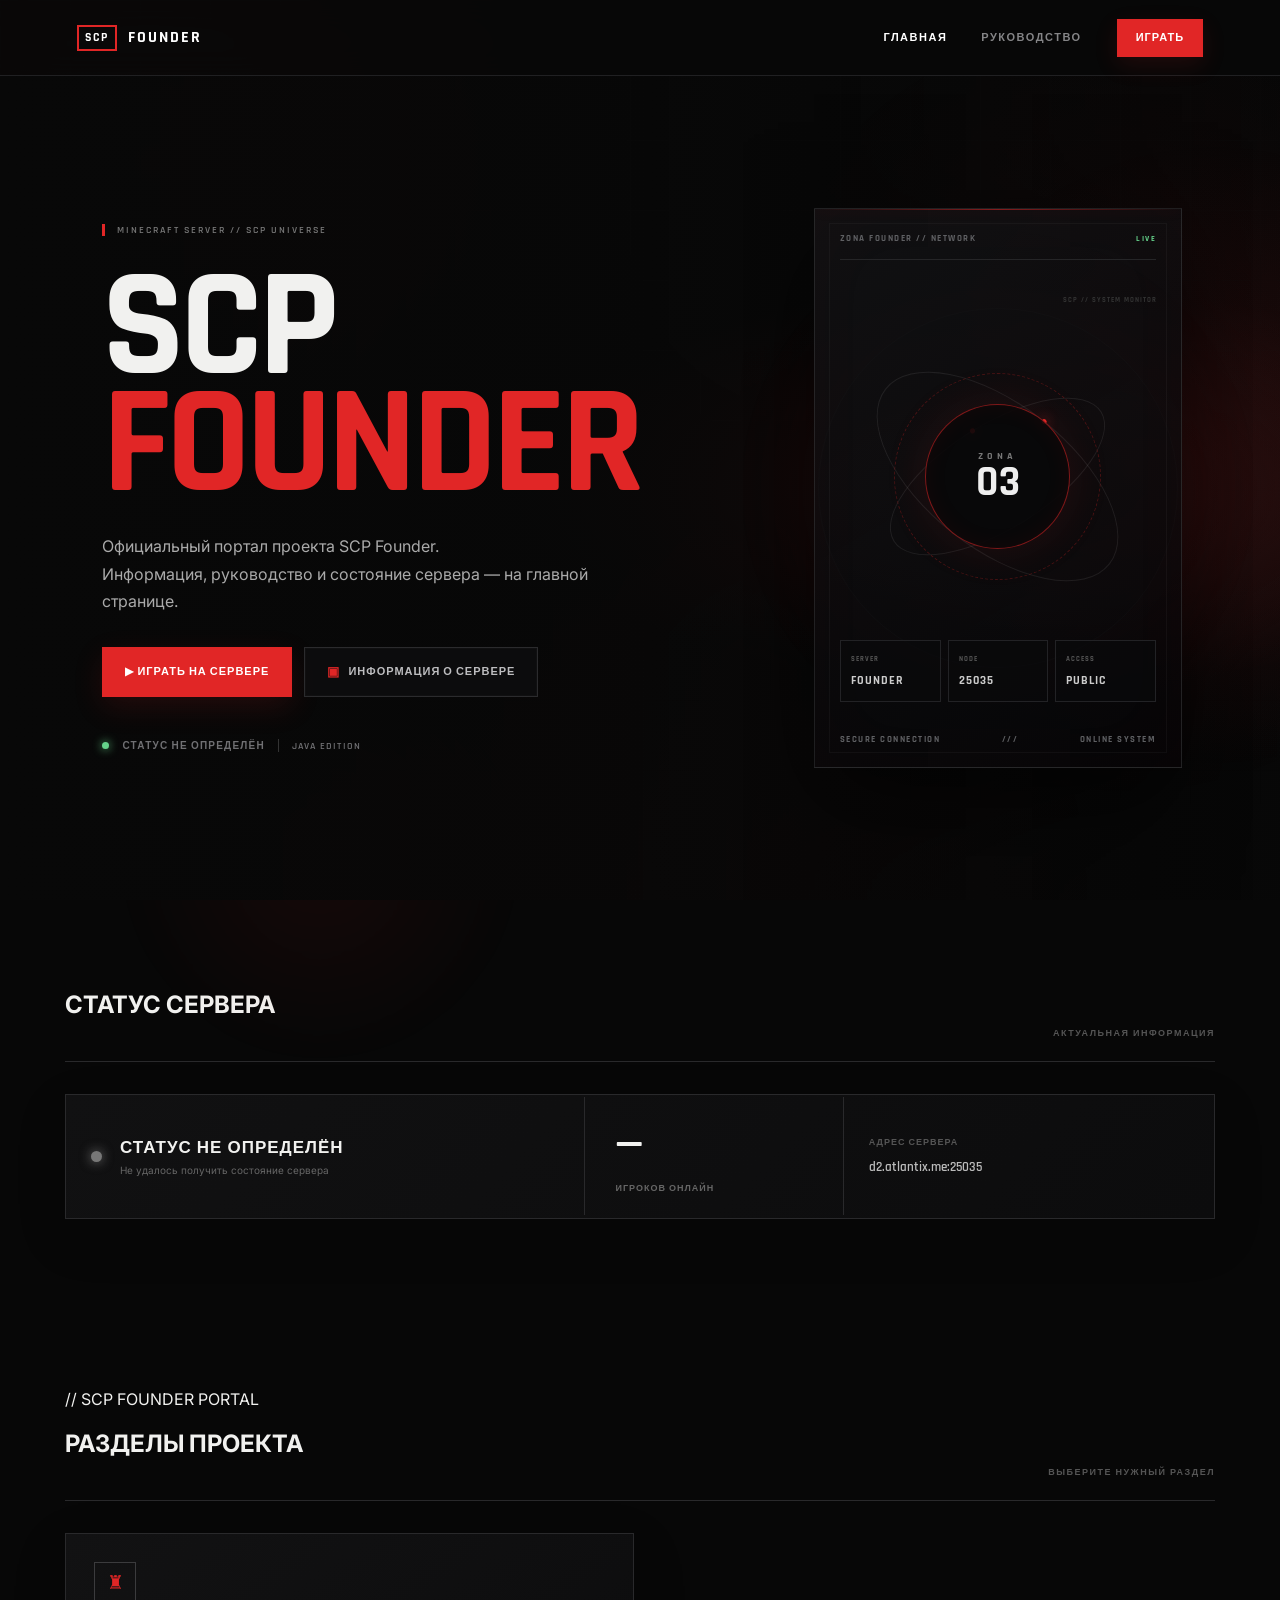
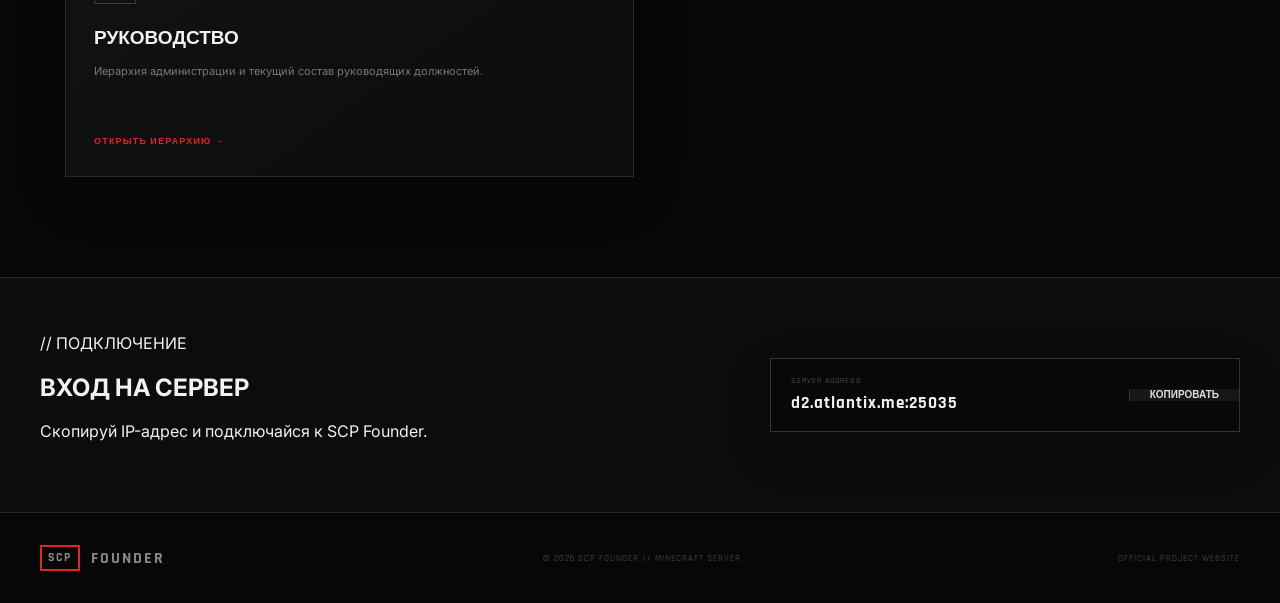
==== commit 42724f70: "Remove iceberg from main page" ====
--- a/index.html
+++ b/index.html
@@ -1 +1 @@
-<!doctype html><html lang="ru"><head><meta charset="utf-8"><meta name="viewport" content="width=device-width,initial-scale=1"><meta name="theme-color" content="#080808"><meta name="description" content="Официальный сайт SCP Founder — Minecraft сервер"><title>SCP Founder — Minecraft Server</title><link rel="preconnect" href="https://fonts.googleapis.com"><link rel="preconnect" href="https://fonts.gstatic.com" crossorigin><link href="https://fonts.googleapis.com/css2?family=Inter:wght@400;500;600;700;800;900&family=Rajdhani:wght@500;600;700&display=swap" rel="stylesheet"><link rel="stylesheet" href="style.css"><link rel="stylesheet" href="portal.css"></head><body><div class="red-glow"></div><div class="grid"></div><header class="nav"><a class="logo" href="index.html"><span class="logo-box">SCP</span><span>FOUNDER</span></a><nav><a class="active" href="index.html">ГЛАВНАЯ</a><a href="leadership.html">РУКОВОДСТВО</a><a href="information.html">АЙСБЕРГ</a></nav><a class="play-small" href="#play">ИГРАТЬ</a></header><main><section class="hero" id="home"><div class="hero-bg"></div><div class="hero-content"><div class="tag">MINECRAFT SERVER // SCP UNIVERSE</div><h1>SCP<br><strong>FOUNDER</strong></h1><p>Официальный портал проекта SCP Founder.<br>Информация, руководство и состояние сервера — на главной странице.</p><div class="hero-buttons"><a class="btn red" href="#play">▶ ИГРАТЬ НА СЕРВЕРЕ</a><a class="btn info-btn" href="#categories"><span>▣</span> ИНФОРМАЦИЯ О СЕРВЕРЕ</a></div><div class="server-line"><span class="online-dot"></span><span id="serverStatus">ПРОВЕРКА СЕРВЕРА...</span><i></i><span>JAVA EDITION</span></div></div><div class="hero-art"><div class="hero-interface"><div class="interface-top"><span>ZONA FOUNDER // NETWORK</span><b>LIVE</b></div><div class="interface-core"><div class="core-orbit orbit-a"></div><div class="core-orbit orbit-b"></div><div class="core-ring"><span>ZONA</span><strong>03</strong></div></div><div class="interface-data"><div><small>SERVER</small><strong>FOUNDER</strong></div><div><small>NODE</small><strong>25035</strong></div><div><small>ACCESS</small><strong>PUBLIC</strong></div></div><div class="interface-scan"></div><div class="interface-bottom"><span>SECURE CONNECTION</span><span>///</span><span>ONLINE SYSTEM</span></div></div></div></section><section class="status-section home-status"><div class="title-row"><h2>СТАТУС СЕРВЕРА</h2><span>АКТУАЛЬНАЯ ИНФОРМАЦИЯ</span></div><div class="status-card"><div class="status-main"><span class="status-dot" id="homeStatusDot"></span><div><strong id="homeStatusText">ПРОВЕРКА СЕРВЕРА...</strong><small id="homeStatusSub">Получение информации о сервере</small></div></div><div class="players"><strong id="homePlayers">—</strong><span>ИГРОКОВ ОНЛАЙН</span></div><div class="status-info"><span>АДРЕС СЕРВЕРА</span><b>d2.atlantix.me:25035</b></div></div></section><section id="categories" class="section portal-home"><div class="label">// SCP FOUNDER PORTAL</div><div class="title-row"><h2>РАЗДЕЛЫ ПРОЕКТА</h2><span>ВЫБЕРИТЕ НУЖНЫЙ РАЗДЕЛ</span></div><div class="feature-grid"><a class="portal-card" href="leadership.html"><div class="portal-icon">♜</div><h3>РУКОВОДСТВО</h3><p>Иерархия администрации и текущий состав руководящих должностей.</p><span>ОТКРЫТЬ ИЕРАРХИЮ →</span></a><a class="portal-card" href="information.html"><div class="portal-icon">◈</div><h3>АЙСБЕРГ</h3><p>Схема уровней проекта в виде обычного айсберга.</p><span>ОТКРЫТЬ АЙСБЕРГ →</span></a></div></section><section id="play" class="connect"><div><div class="label">// ПОДКЛЮЧЕНИЕ</div><h2>ВХОД НА СЕРВЕР</h2><p>Скопируй IP-адрес и подключайся к SCP Founder.</p></div><div class="ip-card"><div><small>SERVER ADDRESS</small><strong id="ip">d2.atlantix.me:25035</strong></div><button id="copy">КОПИРОВАТЬ</button><em id="copied">СКОПИРОВАНО</em></div></section></main><footer><div class="logo"><span class="logo-box">SCP</span><span>FOUNDER</span></div><span>© 2026 SCP FOUNDER // MINECRAFT SERVER</span><span>OFFICIAL PROJECT WEBSITE</span></footer><script src="script.js"></script></body></html>+<!doctype html><html lang="ru"><head><meta charset="utf-8"><meta name="viewport" content="width=device-width,initial-scale=1"><meta name="theme-color" content="#080808"><meta name="description" content="Официальный сайт SCP Founder — Minecraft сервер"><title>SCP Founder — Minecraft Server</title><link rel="preconnect" href="https://fonts.googleapis.com"><link rel="preconnect" href="https://fonts.gstatic.com" crossorigin><link href="https://fonts.googleapis.com/css2?family=Inter:wght@400;500;600;700;800;900&family=Rajdhani:wght@500;600;700&display=swap" rel="stylesheet"><link rel="stylesheet" href="style.css"><link rel="stylesheet" href="portal.css"></head><body><div class="red-glow"></div><div class="grid"></div><header class="nav"><a class="logo" href="index.html"><span class="logo-box">SCP</span><span>FOUNDER</span></a><nav><a class="active" href="index.html">ГЛАВНАЯ</a><a href="leadership.html">РУКОВОДСТВО</a></nav><a class="play-small" href="#play">ИГРАТЬ</a></header><main><section class="hero" id="home"><div class="hero-bg"></div><div class="hero-content"><div class="tag">MINECRAFT SERVER // SCP UNIVERSE</div><h1>SCP<br><strong>FOUNDER</strong></h1><p>Официальный портал проекта SCP Founder.<br>Информация, руководство и состояние сервера — на главной странице.</p><div class="hero-buttons"><a class="btn red" href="#play">▶ ИГРАТЬ НА СЕРВЕРЕ</a><a class="btn info-btn" href="#categories"><span>▣</span> ИНФОРМАЦИЯ О СЕРВЕРЕ</a></div><div class="server-line"><span class="online-dot"></span><span id="serverStatus">ПРОВЕРКА СЕРВЕРА...</span><i></i><span>JAVA EDITION</span></div></div><div class="hero-art"><div class="hero-interface"><div class="interface-top"><span>ZONA FOUNDER // NETWORK</span><b>LIVE</b></div><div class="interface-core"><div class="core-orbit orbit-a"></div><div class="core-orbit orbit-b"></div><div class="core-ring"><span>ZONA</span><strong>03</strong></div></div><div class="interface-data"><div><small>SERVER</small><strong>FOUNDER</strong></div><div><small>NODE</small><strong>25035</strong></div><div><small>ACCESS</small><strong>PUBLIC</strong></div></div><div class="interface-scan"></div><div class="interface-bottom"><span>SECURE CONNECTION</span><span>///</span><span>ONLINE SYSTEM</span></div></div></div></section><section class="status-section home-status"><div class="title-row"><h2>СТАТУС СЕРВЕРА</h2><span>АКТУАЛЬНАЯ ИНФОРМАЦИЯ</span></div><div class="status-card"><div class="status-main"><span class="status-dot" id="homeStatusDot"></span><div><strong id="homeStatusText">ПРОВЕРКА СЕРВЕРА...</strong><small id="homeStatusSub">Получение информации о сервере</small></div></div><div class="players"><strong id="homePlayers">—</strong><span>ИГРОКОВ ОНЛАЙН</span></div><div class="status-info"><span>АДРЕС СЕРВЕРА</span><b>d2.atlantix.me:25035</b></div></div></section><section id="categories" class="section portal-home"><div class="label">// SCP FOUNDER PORTAL</div><div class="title-row"><h2>РАЗДЕЛЫ ПРОЕКТА</h2><span>ВЫБЕРИТЕ НУЖНЫЙ РАЗДЕЛ</span></div><div class="feature-grid"><a class="portal-card" href="leadership.html"><div class="portal-icon">♜</div><h3>РУКОВОДСТВО</h3><p>Иерархия администрации и текущий состав руководящих должностей.</p><span>ОТКРЫТЬ ИЕРАРХИЮ →</span></a></div></section><section id="play" class="connect"><div><div class="label">// ПОДКЛЮЧЕНИЕ</div><h2>ВХОД НА СЕРВЕР</h2><p>Скопируй IP-адрес и подключайся к SCP Founder.</p></div><div class="ip-card"><div><small>SERVER ADDRESS</small><strong id="ip">d2.atlantix.me:25035</strong></div><button id="copy">КОПИРОВАТЬ</button><em id="copied">СКОПИРОВАНО</em></div></section></main><footer><div class="logo"><span class="logo-box">SCP</span><span>FOUNDER</span></div><span>© 2026 SCP FOUNDER // MINECRAFT SERVER</span><span>OFFICIAL PROJECT WEBSITE</span></footer><script src="script.js"></script></body></html>
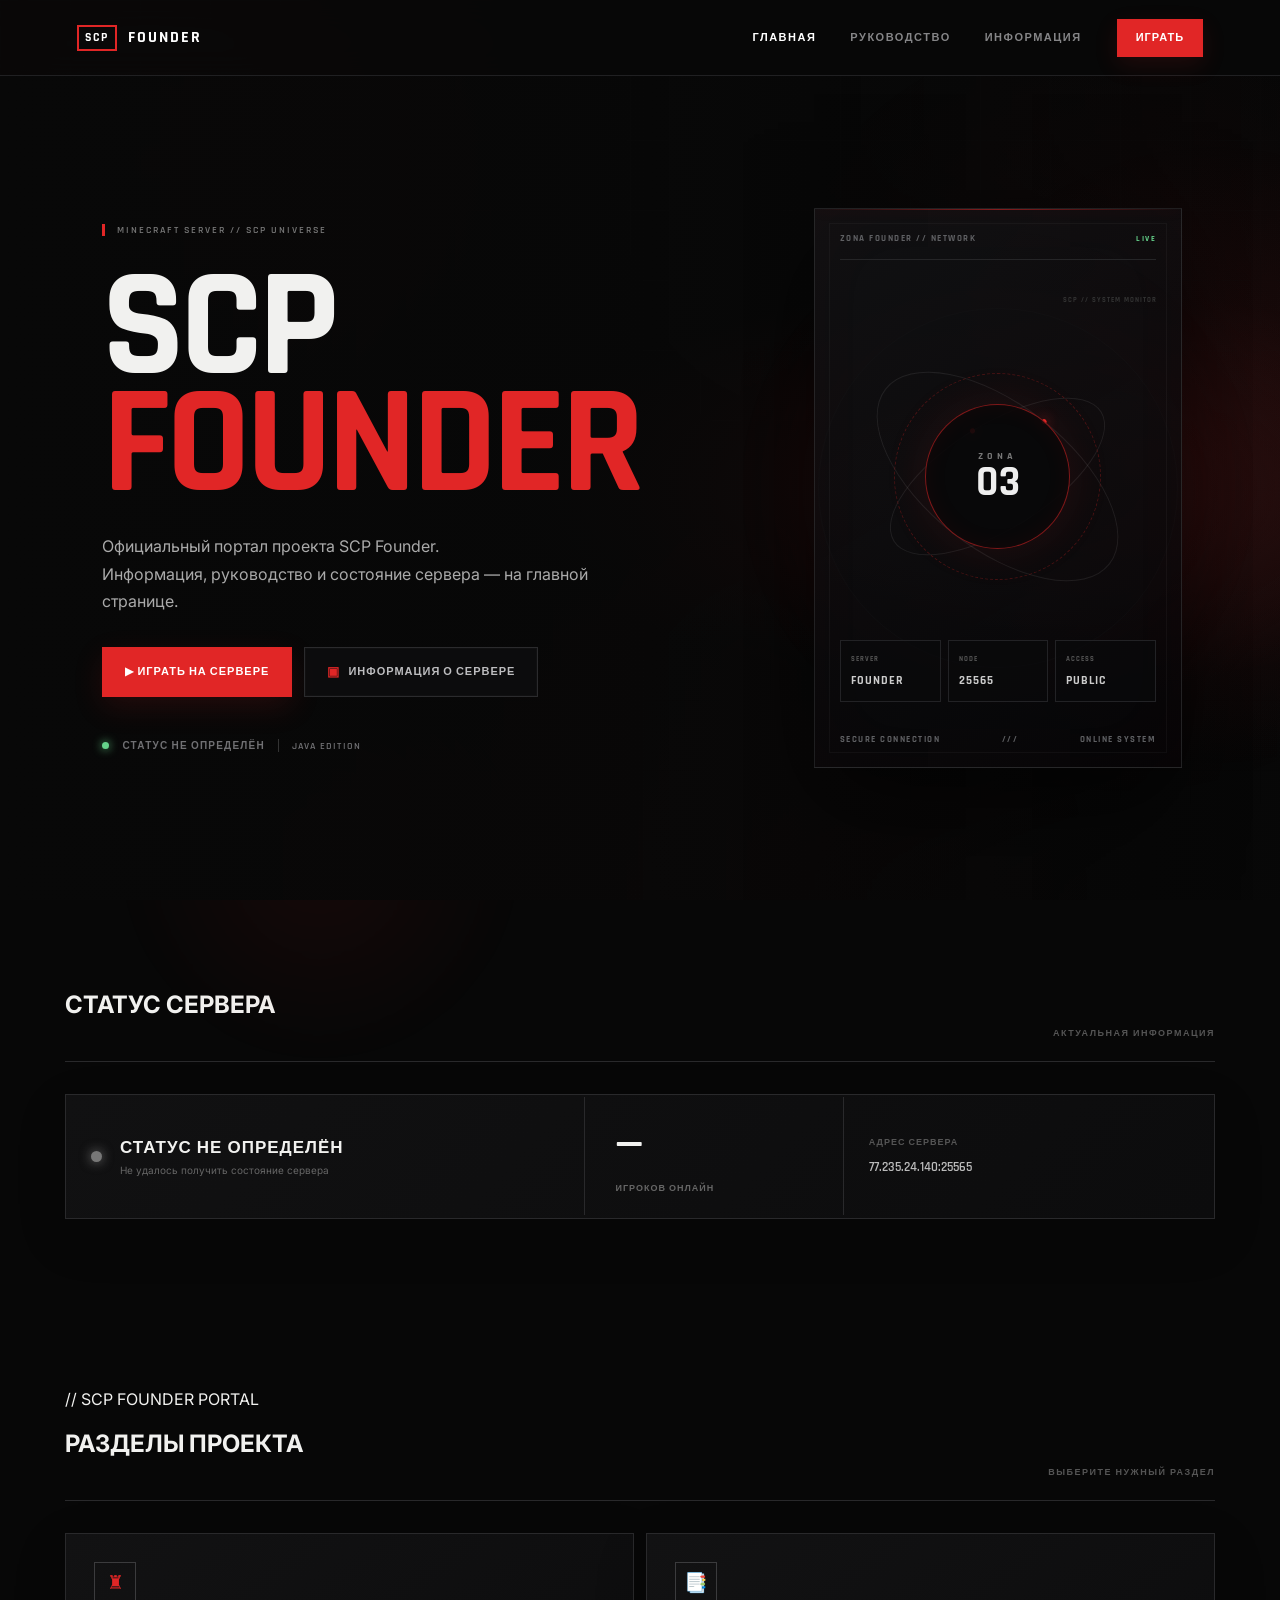
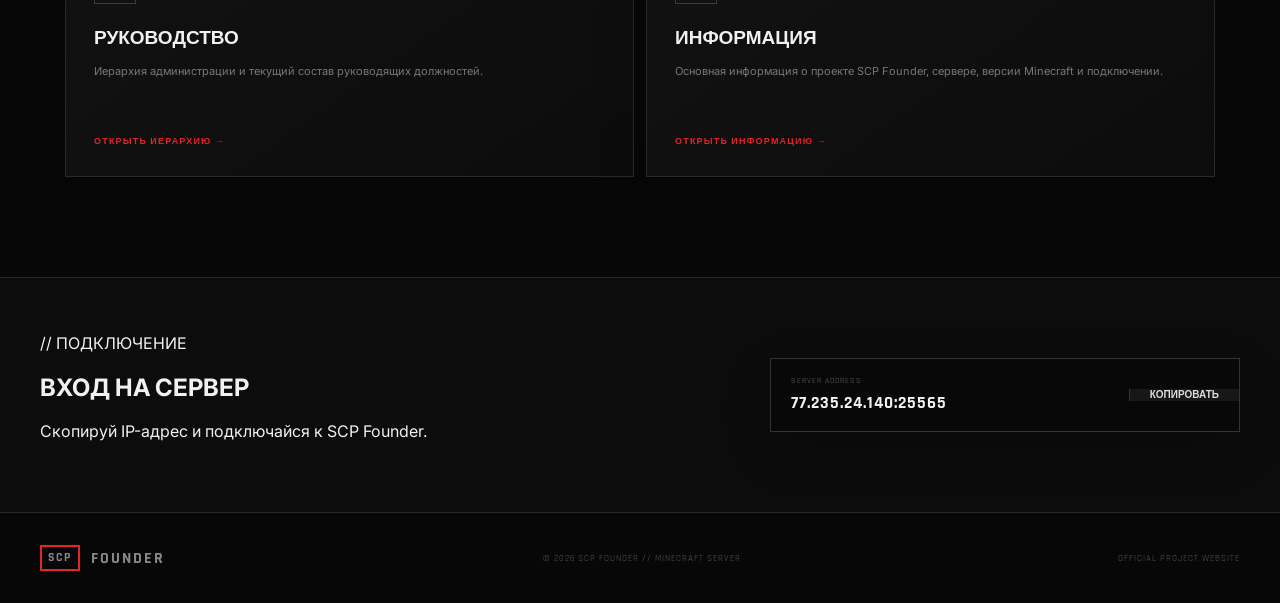
==== commit e02cbf4c: "Update SCP Founder website IP and add information section" ====
--- a/index.html
+++ b/index.html
@@ -1 +1 @@
-<!doctype html><html lang="ru"><head><meta charset="utf-8"><meta name="viewport" content="width=device-width,initial-scale=1"><meta name="theme-color" content="#080808"><meta name="description" content="Официальный сайт SCP Founder — Minecraft сервер"><title>SCP Founder — Minecraft Server</title><link rel="preconnect" href="https://fonts.googleapis.com"><link rel="preconnect" href="https://fonts.gstatic.com" crossorigin><link href="https://fonts.googleapis.com/css2?family=Inter:wght@400;500;600;700;800;900&family=Rajdhani:wght@500;600;700&display=swap" rel="stylesheet"><link rel="stylesheet" href="style.css"><link rel="stylesheet" href="portal.css"></head><body><div class="red-glow"></div><div class="grid"></div><header class="nav"><a class="logo" href="index.html"><span class="logo-box">SCP</span><span>FOUNDER</span></a><nav><a class="active" href="index.html">ГЛАВНАЯ</a><a href="leadership.html">РУКОВОДСТВО</a></nav><a class="play-small" href="#play">ИГРАТЬ</a></header><main><section class="hero" id="home"><div class="hero-bg"></div><div class="hero-content"><div class="tag">MINECRAFT SERVER // SCP UNIVERSE</div><h1>SCP<br><strong>FOUNDER</strong></h1><p>Официальный портал проекта SCP Founder.<br>Информация, руководство и состояние сервера — на главной странице.</p><div class="hero-buttons"><a class="btn red" href="#play">▶ ИГРАТЬ НА СЕРВЕРЕ</a><a class="btn info-btn" href="#categories"><span>▣</span> ИНФОРМАЦИЯ О СЕРВЕРЕ</a></div><div class="server-line"><span class="online-dot"></span><span id="serverStatus">ПРОВЕРКА СЕРВЕРА...</span><i></i><span>JAVA EDITION</span></div></div><div class="hero-art"><div class="hero-interface"><div class="interface-top"><span>ZONA FOUNDER // NETWORK</span><b>LIVE</b></div><div class="interface-core"><div class="core-orbit orbit-a"></div><div class="core-orbit orbit-b"></div><div class="core-ring"><span>ZONA</span><strong>03</strong></div></div><div class="interface-data"><div><small>SERVER</small><strong>FOUNDER</strong></div><div><small>NODE</small><strong>25035</strong></div><div><small>ACCESS</small><strong>PUBLIC</strong></div></div><div class="interface-scan"></div><div class="interface-bottom"><span>SECURE CONNECTION</span><span>///</span><span>ONLINE SYSTEM</span></div></div></div></section><section class="status-section home-status"><div class="title-row"><h2>СТАТУС СЕРВЕРА</h2><span>АКТУАЛЬНАЯ ИНФОРМАЦИЯ</span></div><div class="status-card"><div class="status-main"><span class="status-dot" id="homeStatusDot"></span><div><strong id="homeStatusText">ПРОВЕРКА СЕРВЕРА...</strong><small id="homeStatusSub">Получение информации о сервере</small></div></div><div class="players"><strong id="homePlayers">—</strong><span>ИГРОКОВ ОНЛАЙН</span></div><div class="status-info"><span>АДРЕС СЕРВЕРА</span><b>d2.atlantix.me:25035</b></div></div></section><section id="categories" class="section portal-home"><div class="label">// SCP FOUNDER PORTAL</div><div class="title-row"><h2>РАЗДЕЛЫ ПРОЕКТА</h2><span>ВЫБЕРИТЕ НУЖНЫЙ РАЗДЕЛ</span></div><div class="feature-grid"><a class="portal-card" href="leadership.html"><div class="portal-icon">♜</div><h3>РУКОВОДСТВО</h3><p>Иерархия администрации и текущий состав руководящих должностей.</p><span>ОТКРЫТЬ ИЕРАРХИЮ →</span></a></div></section><section id="play" class="connect"><div><div class="label">// ПОДКЛЮЧЕНИЕ</div><h2>ВХОД НА СЕРВЕР</h2><p>Скопируй IP-адрес и подключайся к SCP Founder.</p></div><div class="ip-card"><div><small>SERVER ADDRESS</small><strong id="ip">d2.atlantix.me:25035</strong></div><button id="copy">КОПИРОВАТЬ</button><em id="copied">СКОПИРОВАНО</em></div></section></main><footer><div class="logo"><span class="logo-box">SCP</span><span>FOUNDER</span></div><span>© 2026 SCP FOUNDER // MINECRAFT SERVER</span><span>OFFICIAL PROJECT WEBSITE</span></footer><script src="script.js"></script></body></html>+<!doctype html><html lang="ru"><head><meta charset="utf-8"><meta name="viewport" content="width=device-width,initial-scale=1"><meta name="theme-color" content="#080808"><meta name="description" content="Официальный сайт SCP Founder — Minecraft сервер"><title>SCP Founder — Minecraft Server</title><link rel="preconnect" href="https://fonts.googleapis.com"><link rel="preconnect" href="https://fonts.gstatic.com" crossorigin><link href="https://fonts.googleapis.com/css2?family=Inter:wght@400;500;600;700;800;900&family=Rajdhani:wght@500;600;700&display=swap" rel="stylesheet"><link rel="stylesheet" href="style.css"><link rel="stylesheet" href="portal.css"></head><body><div class="red-glow"></div><div class="grid"></div><header class="nav"><a class="logo" href="index.html"><span class="logo-box">SCP</span><span>FOUNDER</span></a><nav><a class="active" href="index.html">ГЛАВНАЯ</a><a href="leadership.html">РУКОВОДСТВО</a><a href="info.html">ИНФОРМАЦИЯ</a></nav><a class="play-small" href="#play">ИГРАТЬ</a></header><main><section class="hero" id="home"><div class="hero-bg"></div><div class="hero-content"><div class="tag">MINECRAFT SERVER // SCP UNIVERSE</div><h1>SCP<br><strong>FOUNDER</strong></h1><p>Официальный портал проекта SCP Founder.<br>Информация, руководство и состояние сервера — на главной странице.</p><div class="hero-buttons"><a class="btn red" href="#play">▶ ИГРАТЬ НА СЕРВЕРЕ</a><a class="btn info-btn" href="#categories"><span>▣</span> ИНФОРМАЦИЯ О СЕРВЕРЕ</a></div><div class="server-line"><span class="online-dot"></span><span id="serverStatus">ПРОВЕРКА СЕРВЕРА...</span><i></i><span>JAVA EDITION</span></div></div><div class="hero-art"><div class="hero-interface"><div class="interface-top"><span>ZONA FOUNDER // NETWORK</span><b>LIVE</b></div><div class="interface-core"><div class="core-orbit orbit-a"></div><div class="core-orbit orbit-b"></div><div class="core-ring"><span>ZONA</span><strong>03</strong></div></div><div class="interface-data"><div><small>SERVER</small><strong>FOUNDER</strong></div><div><small>NODE</small><strong>25565</strong></div><div><small>ACCESS</small><strong>PUBLIC</strong></div></div><div class="interface-scan"></div><div class="interface-bottom"><span>SECURE CONNECTION</span><span>///</span><span>ONLINE SYSTEM</span></div></div></div></section><section class="status-section home-status"><div class="title-row"><h2>СТАТУС СЕРВЕРА</h2><span>АКТУАЛЬНАЯ ИНФОРМАЦИЯ</span></div><div class="status-card"><div class="status-main"><span class="status-dot" id="homeStatusDot"></span><div><strong id="homeStatusText">ПРОВЕРКА СЕРВЕРА...</strong><small id="homeStatusSub">Получение информации о сервере</small></div></div><div class="players"><strong id="homePlayers">—</strong><span>ИГРОКОВ ОНЛАЙН</span></div><div class="status-info"><span>АДРЕС СЕРВЕРА</span><b>77.235.24.140:25565</b></div></div></section><section id="categories" class="section portal-home"><div class="label">// SCP FOUNDER PORTAL</div><div class="title-row"><h2>РАЗДЕЛЫ ПРОЕКТА</h2><span>ВЫБЕРИТЕ НУЖНЫЙ РАЗДЕЛ</span></div><div class="feature-grid"><a class="portal-card" href="leadership.html"><div class="portal-icon">♜</div><h3>РУКОВОДСТВО</h3><p>Иерархия администрации и текущий состав руководящих должностей.</p><span>ОТКРЫТЬ ИЕРАРХИЮ →</span></a><a class="portal-card" href="info.html"><div class="portal-icon">📑</div><h3>ИНФОРМАЦИЯ</h3><p>Основная информация о проекте SCP Founder, сервере, версии Minecraft и подключении.</p><span>ОТКРЫТЬ ИНФОРМАЦИЮ →</span></a></div></section><section id="play" class="connect"><div><div class="label">// ПОДКЛЮЧЕНИЕ</div><h2>ВХОД НА СЕРВЕР</h2><p>Скопируй IP-адрес и подключайся к SCP Founder.</p></div><div class="ip-card"><div><small>SERVER ADDRESS</small><strong id="ip">77.235.24.140:25565</strong></div><button id="copy">КОПИРОВАТЬ</button><em id="copied">СКОПИРОВАНО</em></div></section></main><footer><div class="logo"><span class="logo-box">SCP</span><span>FOUNDER</span></div><span>© 2026 SCP FOUNDER // MINECRAFT SERVER</span><span>OFFICIAL PROJECT WEBSITE</span></footer><script src="script.js"></script></body></html>
--- a/portal.css
+++ b/portal.css
@@ -1 +1 @@
-.portal-wrap{max-width:1120px;margin:auto;padding:70px 6%}.portal-head{text-align:center;margin-bottom:40px}.portal-head .eyebrow{display:inline-block;color:#777;font:700 10px var(--display);letter-spacing:2px;border-left:3px solid var(--red);padding-left:10px;margin-bottom:14px}.portal-head h1{font:700 clamp(42px,6vw,72px)/1 var(--display);letter-spacing:1px;margin:0 0 12px;color:#eee}.portal-head p{color:#777;max-width:650px;margin:auto;line-height:1.7;font-size:13px}.page-nav{display:flex;gap:8px;flex-wrap:wrap;margin-bottom:35px}.page-nav a{padding:10px 15px;border:1px solid var(--line);background:#101011;color:#999;text-decoration:none;font:700 10px var(--display);letter-spacing:1px}.page-nav a:hover,.page-nav a.active{border-color:#8d2929;color:#fff;background:#171011}.portal-status{border:1px solid var(--line);background:linear-gradient(145deg,#151516,#09090a);display:grid;grid-template-columns:1.4fr .6fr 1fr;align-items:center;min-height:150px}.portal-status .status-main{display:flex;align-items:center;gap:18px;padding:30px}.portal-status .status-main strong{display:block;font:700 20px var(--display)}.portal-status .status-main small{display:block;color:#666;margin-top:6px}.portal-status .players{border-left:1px solid var(--line);border-right:1px solid var(--line);padding:30px}.portal-status .players strong{display:block;font:700 55px var(--display)}.portal-status .players span{font:700 9px var(--display);color:#666;letter-spacing:1px}.portal-status .status-info{padding:30px}.portal-status .status-info span{display:block;font:700 9px var(--display);color:#555;letter-spacing:1px;margin-bottom:7px}.portal-status .status-info b{font:600 13px var(--display);color:#bbb}.hierarchy-group{border:1px solid var(--line);background:#0d0d0e;margin-bottom:12px}.hierarchy-group-title{padding:15px 20px;border-bottom:1px solid var(--line);font:700 13px var(--display);letter-spacing:1px;color:#ddd}.hierarchy-list{display:grid;grid-template-columns:repeat(2,1fr)}.hierarchy-role{padding:20px;border-bottom:1px solid #202022;min-height:100px}.hierarchy-role:nth-child(odd){border-right:1px solid #202022}.hierarchy-role .rank{font:700 8px var(--display);letter-spacing:1.4px;color:var(--red);margin-bottom:6px}.hierarchy-role h3{font:700 17px var(--display);margin:0}.hierarchy-role p{margin:6px 0 0;color:#aaa;font-size:12px;line-height:1.7}.hierarchy-role .empty{color:#555;font-style:italic}.tech-list{display:flex;gap:8px;flex-wrap:wrap;margin-top:7px}.tech-list span{padding:6px 9px;background:#171719;border:1px solid #29292b;color:#bbb;font:600 11px var(--display)}.info-grid-page{display:block}.page-card{border:1px solid var(--line);background:linear-gradient(145deg,#121213,#0b0b0c);padding:30px}.info-grid-page>.page-card:first-child{display:none}.page-card h2{font:700 24px var(--display);margin:0 0 10px}.page-card p{color:#888;font-size:13px;line-height:1.75}.project-lines{margin-top:20px}.project-line{padding:16px 0;border-bottom:1px solid #202022}.project-line small{display:block;color:#555;font:700 8px var(--display);letter-spacing:1px;margin-bottom:5px}.project-line strong{font-size:12px;color:#ddd;line-height:1.6}.iceberg-card{padding:0!important;border:0!important;background:transparent!important;box-shadow:none!important;overflow:visible}.iceberg-card .label,.iceberg-card h2,.iceberg-card>p{display:none}.iceberg-page{width:100%;display:flex;justify-content:center;align-items:flex-start;padding:0 0 30px}.iceberg-image{display:block;width:min(100%,900px);height:auto;max-width:900px;margin:0 auto;background:transparent;border:0;object-fit:contain;box-shadow:0 25px 80px rgba(0,0,0,.35)}.page-footer{text-align:center;padding:40px 20px;border-top:1px solid #202022;color:#555;font:9px var(--display);letter-spacing:1px}body{background:#070707}body:before{content:"";position:fixed;inset:0;pointer-events:none;z-index:-1;background:radial-gradient(circle at 12% 18%,rgba(225,38,38,.14),transparent 30%),radial-gradient(circle at 88% 45%,rgba(225,38,38,.10),transparent 32%),radial-gradient(circle at 50% 100%,rgba(225,38,38,.055),transparent 42%);animation:bgPulse 8s ease-in-out infinite alternate}.grid{opacity:.12;background-size:70px 70px;mask-image:linear-gradient(to bottom,#000,transparent 92%)}.red-glow{opacity:1;animation:glowFloat 10s ease-in-out infinite alternate}.hero-art{display:flex!important}.hero-interface{position:relative;width:min(520px,92%);height:560px;border:1px solid rgba(255,255,255,.10);background:linear-gradient(150deg,rgba(18,18,20,.88),rgba(5,5,7,.78));box-shadow:0 35px 100px rgba(0,0,0,.65),inset 0 0 80px rgba(225,38,38,.025);overflow:hidden;animation:interfaceFloat 8s ease-in-out infinite}.hero-interface:before{content:"";position:absolute;inset:14px;border:1px solid rgba(255,255,255,.035);pointer-events:none}.interface-top,.interface-bottom{position:absolute;left:25px;right:25px;display:flex;justify-content:space-between;align-items:center;font:700 9px var(--display);letter-spacing:1.5px;color:#5f6063}.interface-top{top:24px;border-bottom:1px solid #252527;padding-bottom:15px}.interface-top b{color:#65d18a;font-size:8px}.interface-bottom{bottom:22px}.interface-core{position:absolute;left:50%;top:48%;width:330px;height:330px;transform:translate(-50%,-50%);display:flex;align-items:center;justify-content:center}.core-ring{width:145px;height:145px;border:1px solid rgba(225,38,38,.55);border-radius:50%;display:flex;flex-direction:column;align-items:center;justify-content:center;background:rgba(8,8,9,.9);box-shadow:0 0 45px rgba(225,38,38,.10),inset 0 0 25px rgba(225,38,38,.06);z-index:3;animation:corePulse 4s ease-in-out infinite}.core-ring:before{content:"";position:absolute;width:205px;height:205px;border:1px dashed rgba(225,38,38,.28);border-radius:50%;animation:coreSpin 22s linear infinite}.core-ring span{font:700 10px var(--display);letter-spacing:4px;color:#777}.core-ring strong{font:700 42px var(--display);color:#eee;line-height:1}.core-orbit{position:absolute;border:1px solid rgba(255,255,255,.08);border-radius:50%}.orbit-a{width:245px;height:105px;transform:rotate(-32deg);animation:orbitSpin 13s linear infinite}.orbit-b{width:285px;height:145px;transform:rotate(38deg);animation:orbitSpinReverse 18s linear infinite}.orbit-a:after,.orbit-b:after{content:"";position:absolute;width:5px;height:5px;background:var(--red);box-shadow:0 0 12px var(--red);border-radius:50%;left:50%;top:-3px}.interface-data{position:absolute;left:25px;right:25px;bottom:65px;display:grid;grid-template-columns:repeat(3,1fr);gap:7px}.interface-data div{padding:13px 10px;border:1px solid #222225;background:rgba(10,10,11,.65)}.interface-data small{display:block;color:#555;font:700 7px var(--display);letter-spacing:1px;margin-bottom:5px}.interface-data strong{font:700 12px var(--display);letter-spacing:1px;color:#ccc}.interface-scan{position:absolute;left:0;right:0;height:1px;background:linear-gradient(90deg,transparent,rgba(225,38,38,.55),transparent);box-shadow:0 0 12px rgba(225,38,38,.25);animation:scanMove 5s ease-in-out infinite}.hero-interface:after{content:"SCP // SYSTEM MONITOR";position:absolute;right:24px;top:86px;color:#333;font:700 7px var(--display);letter-spacing:1px}.info-btn{background:rgba(14,14,15,.82)!important;border-color:#2b2b2d!important;box-shadow:inset 0 0 0 1px rgba(255,255,255,.015)}.info-btn span{color:var(--red);font-size:13px}.info-btn:hover{border-color:#6b2525!important;background:#121011!important;box-shadow:0 8px 24px rgba(0,0,0,.3)}.portal-card{position:relative;overflow:hidden}.portal-card:after{content:"";position:absolute;left:0;top:0;width:2px;height:100%;background:var(--red);transform:scaleY(0);transform-origin:bottom;transition:.25s}.portal-card:hover:after{transform:scaleY(1)}.status-card,.portal-card,.ip-card{box-shadow:0 18px 50px rgba(0,0,0,.16)}.nav nav a[href="information.html"]{font-size:0}.nav nav a[href="information.html"]:after{content:'АЙСБЕРГ';font-size:11px}.page-nav a.active{font-size:0}.page-nav a.active:after{content:'АЙСБЕРГ';font-size:10px}@keyframes bgPulse{from{opacity:.7}to{opacity:1}}@keyframes glowFloat{from{transform:translate3d(0,0,0) scale(1)}to{transform:translate3d(-25px,18px,0) scale(1.08)}}@keyframes interfaceFloat{0%,100%{transform:translateY(0)}50%{transform:translateY(-8px)}}@keyframes corePulse{0%,100%{box-shadow:0 0 45px rgba(225,38,38,.10),inset 0 0 25px rgba(225,38,38,.06)}50%{box-shadow:0 0 65px rgba(225,38,38,.20),inset 0 0 35px rgba(225,38,38,.10)}}@keyframes coreSpin{to{transform:rotate(360deg)}}@keyframes orbitSpin{to{transform:rotate(328deg)}}@keyframes orbitSpinReverse{to{transform:rotate(-322deg)}}@keyframes scanMove{0%{top:110px;opacity:0}15%{opacity:.8}85%{opacity:.8}100%{top:510px;opacity:0}}@media(max-width:800px){.portal-status{grid-template-columns:1fr}.portal-status .players,.portal-status .status-info{border:0;border-top:1px solid var(--line)}.hierarchy-list{grid-template-columns:1fr}.hierarchy-role:nth-child(odd){border-right:0}.iceberg-image{width:100%}.hero-art{display:none!important}}@media(max-width:520px){.portal-wrap{padding:50px 20px}.page-card{padding:22px}.iceberg-image{width:100%}}+.portal-wrap{max-width:1120px;margin:auto;padding:70px 6%}.portal-head{text-align:center;margin-bottom:40px}.portal-head .eyebrow{display:inline-block;color:#777;font:700 10px var(--display);letter-spacing:2px;border-left:3px solid var(--red);padding-left:10px;margin-bottom:14px}.portal-head h1{font:700 clamp(42px,6vw,72px)/1 var(--display);letter-spacing:1px;margin:0 0 12px;color:#eee}.portal-head p{color:#777;max-width:650px;margin:auto;line-height:1.7;font-size:13px}.page-nav{display:flex;gap:8px;flex-wrap:wrap;margin-bottom:35px}.page-nav a{padding:10px 15px;border:1px solid var(--line);background:#101011;color:#999;text-decoration:none;font:700 10px var(--display);letter-spacing:1px}.page-nav a:hover,.page-nav a.active{border-color:#8d2929;color:#fff;background:#171011}.portal-status{border:1px solid var(--line);background:linear-gradient(145deg,#151516,#09090a);display:grid;grid-template-columns:1.4fr .6fr 1fr;align-items:center;min-height:150px}.portal-status .status-main{display:flex;align-items:center;gap:18px;padding:30px}.portal-status .status-main strong{display:block;font:700 20px var(--display)}.portal-status .status-main small{display:block;color:#666;margin-top:6px}.portal-status .players{border-left:1px solid var(--line);border-right:1px solid var(--line);padding:30px}.portal-status .players strong{display:block;font:700 55px var(--display)}.portal-status .players span{font:700 9px var(--display);color:#666;letter-spacing:1px}.portal-status .status-info{padding:30px}.portal-status .status-info span{display:block;font:700 9px var(--display);color:#555;letter-spacing:1px;margin-bottom:7px}.portal-status .status-info b{font:600 13px var(--display);color:#bbb}.hierarchy-group{border:1px solid var(--line);background:#0d0d0e;margin-bottom:12px}.hierarchy-group-title{padding:15px 20px;border-bottom:1px solid var(--line);font:700 13px var(--display);letter-spacing:1px;color:#ddd}.hierarchy-list{display:grid;grid-template-columns:repeat(2,1fr)}.hierarchy-role{padding:20px;border-bottom:1px solid #202022;min-height:100px}.hierarchy-role:nth-child(odd){border-right:1px solid #202022}.hierarchy-role .rank{font:700 8px var(--display);letter-spacing:1.4px;color:var(--red);margin-bottom:6px}.hierarchy-role h3{font:700 17px var(--display);margin:0}.hierarchy-role p{margin:6px 0 0;color:#aaa;font-size:12px;line-height:1.7}.hierarchy-role .empty{color:#555;font-style:italic}.tech-list{display:flex;gap:8px;flex-wrap:wrap;margin-top:7px}.tech-list span{padding:6px 9px;background:#171719;border:1px solid #29292b;color:#bbb;font:600 11px var(--display)}.page-footer{text-align:center;padding:40px 20px;border-top:1px solid #202022;color:#555;font:9px var(--display);letter-spacing:1px}body{background:#070707}body:before{content:"";position:fixed;inset:0;pointer-events:none;z-index:-1;background:radial-gradient(circle at 12% 18%,rgba(225,38,38,.14),transparent 30%),radial-gradient(circle at 88% 45%,rgba(225,38,38,.10),transparent 32%),radial-gradient(circle at 50% 100%,rgba(225,38,38,.055),transparent 42%);animation:bgPulse 8s ease-in-out infinite alternate}.grid{opacity:.12;background-size:70px 70px;mask-image:linear-gradient(to bottom,#000,transparent 92%)}.red-glow{opacity:1;animation:glowFloat 10s ease-in-out infinite alternate}.hero-art{display:flex!important}.hero-interface{position:relative;width:min(520px,92%);height:560px;border:1px solid rgba(255,255,255,.10);background:linear-gradient(150deg,rgba(18,18,20,.88),rgba(5,5,7,.78));box-shadow:0 35px 100px rgba(0,0,0,.65),inset 0 0 80px rgba(225,38,38,.025);overflow:hidden;animation:interfaceFloat 8s ease-in-out infinite}.hero-interface:before{content:"";position:absolute;inset:14px;border:1px solid rgba(255,255,255,.035);pointer-events:none}.interface-top,.interface-bottom{position:absolute;left:25px;right:25px;display:flex;justify-content:space-between;align-items:center;font:700 9px var(--display);letter-spacing:1.5px;color:#5f6063}.interface-top{top:24px;border-bottom:1px solid #252527;padding-bottom:15px}.interface-top b{color:#65d18a;font-size:8px}.interface-bottom{bottom:22px}.interface-core{position:absolute;left:50%;top:48%;width:330px;height:330px;transform:translate(-50%,-50%);display:flex;align-items:center;justify-content:center}.core-ring{width:145px;height:145px;border:1px solid rgba(225,38,38,.55);border-radius:50%;display:flex;flex-direction:column;align-items:center;justify-content:center;background:rgba(8,8,9,.9);box-shadow:0 0 45px rgba(225,38,38,.10),inset 0 0 25px rgba(225,38,38,.06);z-index:3;animation:corePulse 4s ease-in-out infinite}.core-ring:before{content:"";position:absolute;width:205px;height:205px;border:1px dashed rgba(225,38,38,.28);border-radius:50%;animation:coreSpin 22s linear infinite}.core-ring span{font:700 10px var(--display);letter-spacing:4px;color:#777}.core-ring strong{font:700 42px var(--display);color:#eee;line-height:1}.core-orbit{position:absolute;border:1px solid rgba(255,255,255,.08);border-radius:50%}.orbit-a{width:245px;height:105px;transform:rotate(-32deg);animation:orbitSpin 13s linear infinite}.orbit-b{width:285px;height:145px;transform:rotate(38deg);animation:orbitSpinReverse 18s linear infinite}.orbit-a:after,.orbit-b:after{content:"";position:absolute;width:5px;height:5px;background:var(--red);box-shadow:0 0 12px var(--red);border-radius:50%;left:50%;top:-3px}.interface-data{position:absolute;left:25px;right:25px;bottom:65px;display:grid;grid-template-columns:repeat(3,1fr);gap:7px}.interface-data div{padding:13px 10px;border:1px solid #222225;background:rgba(10,10,11,.65)}.interface-data small{display:block;color:#555;font:700 7px var(--display);letter-spacing:1px;margin-bottom:5px}.interface-data strong{font:700 12px var(--display);letter-spacing:1px;color:#ccc}.interface-scan{position:absolute;left:0;right:0;height:1px;background:linear-gradient(90deg,transparent,rgba(225,38,38,.55),transparent);box-shadow:0 0 12px rgba(225,38,38,.25);animation:scanMove 5s ease-in-out infinite}.hero-interface:after{content:"SCP // SYSTEM MONITOR";position:absolute;right:24px;top:86px;color:#333;font:700 7px var(--display);letter-spacing:1px}.info-btn{background:rgba(14,14,15,.82)!important;border-color:#2b2b2d!important;box-shadow:inset 0 0 0 1px rgba(255,255,255,.015)}.info-btn span{color:var(--red);font-size:13px}.info-btn:hover{border-color:#6b2525!important;background:#121011!important;box-shadow:0 8px 24px rgba(0,0,0,.3)}.portal-card{position:relative;overflow:hidden}.portal-card:after{content:"";position:absolute;left:0;top:0;width:2px;height:100%;background:var(--red);transform:scaleY(0);transform-origin:bottom;transition:.25s}.portal-card:hover:after{transform:scaleY(1)}.status-card,.portal-card,.ip-card{box-shadow:0 18px 50px rgba(0,0,0,.16)}@keyframes bgPulse{from{opacity:.7}to{opacity:1}}@keyframes glowFloat{from{transform:translate3d(0,0,0) scale(1)}to{transform:translate3d(-25px,18px,0) scale(1.08)}}@keyframes interfaceFloat{0%,100%{transform:translateY(0)}50%{transform:translateY(-8px)}}@keyframes corePulse{0%,100%{box-shadow:0 0 45px rgba(225,38,38,.10),inset 0 0 25px rgba(225,38,38,.06)}50%{box-shadow:0 0 65px rgba(225,38,38,.20),inset 0 0 35px rgba(225,38,38,.10)}}@keyframes coreSpin{to{transform:rotate(360deg)}}@keyframes orbitSpin{to{transform:rotate(328deg)}}@keyframes orbitSpinReverse{to{transform:rotate(-322deg)}}@keyframes scanMove{0%{top:110px;opacity:0}15%{opacity:.8}85%{opacity:.8}100%{top:510px;opacity:0}}@media(max-width:800px){.portal-status{grid-template-columns:1fr}.portal-status .players,.portal-status .status-info{border:0;border-top:1px solid var(--line)}.hierarchy-list{grid-template-columns:1fr}.hierarchy-role:nth-child(odd){border-right:0}.hero-art{display:none!important}}@media(max-width:520px){.portal-wrap{padding:50px 20px}}
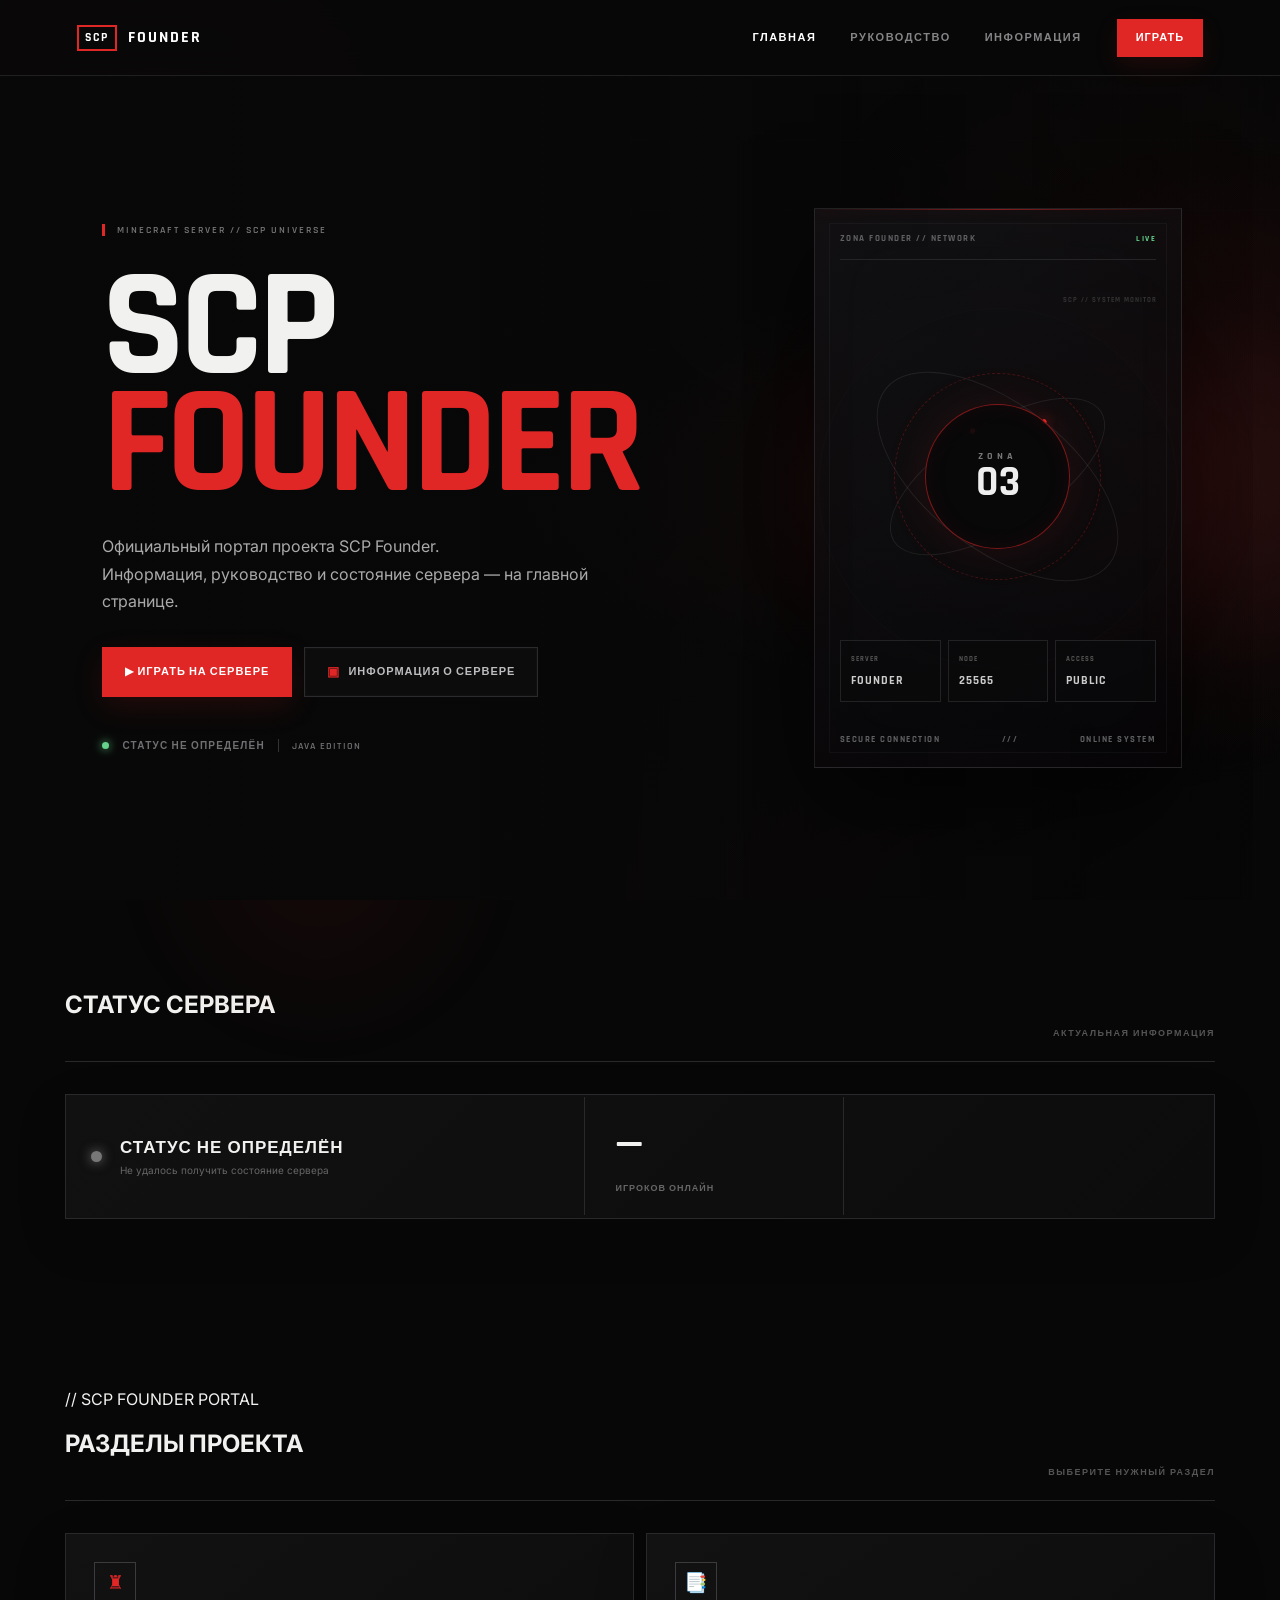
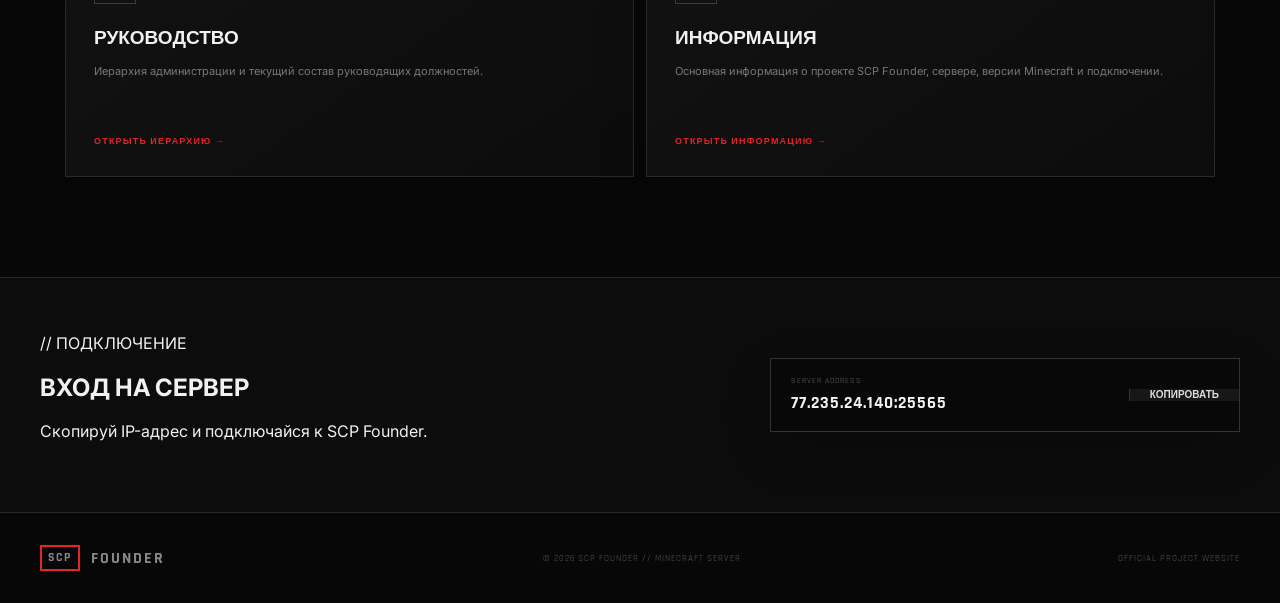
==== commit 53220c20: "Убрать строку IP из статуса сервера" ====
--- a/index.html
+++ b/index.html
@@ -1 +1 @@
-<!doctype html><html lang="ru"><head><meta charset="utf-8"><meta name="viewport" content="width=device-width,initial-scale=1"><meta name="theme-color" content="#080808"><meta name="description" content="Официальный сайт SCP Founder — Minecraft сервер"><title>SCP Founder — Minecraft Server</title><link rel="preconnect" href="https://fonts.googleapis.com"><link rel="preconnect" href="https://fonts.gstatic.com" crossorigin><link href="https://fonts.googleapis.com/css2?family=Inter:wght@400;500;600;700;800;900&family=Rajdhani:wght@500;600;700&display=swap" rel="stylesheet"><link rel="stylesheet" href="style.css"><link rel="stylesheet" href="portal.css"></head><body><div class="red-glow"></div><div class="grid"></div><header class="nav"><a class="logo" href="index.html"><span class="logo-box">SCP</span><span>FOUNDER</span></a><nav><a class="active" href="index.html">ГЛАВНАЯ</a><a href="leadership.html">РУКОВОДСТВО</a><a href="info.html">ИНФОРМАЦИЯ</a></nav><a class="play-small" href="#play">ИГРАТЬ</a></header><main><section class="hero" id="home"><div class="hero-bg"></div><div class="hero-content"><div class="tag">MINECRAFT SERVER // SCP UNIVERSE</div><h1>SCP<br><strong>FOUNDER</strong></h1><p>Официальный портал проекта SCP Founder.<br>Информация, руководство и состояние сервера — на главной странице.</p><div class="hero-buttons"><a class="btn red" href="#play">▶ ИГРАТЬ НА СЕРВЕРЕ</a><a class="btn info-btn" href="#categories"><span>▣</span> ИНФОРМАЦИЯ О СЕРВЕРЕ</a></div><div class="server-line"><span class="online-dot"></span><span id="serverStatus">ПРОВЕРКА СЕРВЕРА...</span><i></i><span>JAVA EDITION</span></div></div><div class="hero-art"><div class="hero-interface"><div class="interface-top"><span>ZONA FOUNDER // NETWORK</span><b>LIVE</b></div><div class="interface-core"><div class="core-orbit orbit-a"></div><div class="core-orbit orbit-b"></div><div class="core-ring"><span>ZONA</span><strong>03</strong></div></div><div class="interface-data"><div><small>SERVER</small><strong>FOUNDER</strong></div><div><small>NODE</small><strong>25565</strong></div><div><small>ACCESS</small><strong>PUBLIC</strong></div></div><div class="interface-scan"></div><div class="interface-bottom"><span>SECURE CONNECTION</span><span>///</span><span>ONLINE SYSTEM</span></div></div></div></section><section class="status-section home-status"><div class="title-row"><h2>СТАТУС СЕРВЕРА</h2><span>АКТУАЛЬНАЯ ИНФОРМАЦИЯ</span></div><div class="status-card"><div class="status-main"><span class="status-dot" id="homeStatusDot"></span><div><strong id="homeStatusText">ПРОВЕРКА СЕРВЕРА...</strong><small id="homeStatusSub">Получение информации о сервере</small></div></div><div class="players"><strong id="homePlayers">—</strong><span>ИГРОКОВ ОНЛАЙН</span></div><div class="status-info"><span>АДРЕС СЕРВЕРА</span><b>77.235.24.140:25565</b></div></div></section><section id="categories" class="section portal-home"><div class="label">// SCP FOUNDER PORTAL</div><div class="title-row"><h2>РАЗДЕЛЫ ПРОЕКТА</h2><span>ВЫБЕРИТЕ НУЖНЫЙ РАЗДЕЛ</span></div><div class="feature-grid"><a class="portal-card" href="leadership.html"><div class="portal-icon">♜</div><h3>РУКОВОДСТВО</h3><p>Иерархия администрации и текущий состав руководящих должностей.</p><span>ОТКРЫТЬ ИЕРАРХИЮ →</span></a><a class="portal-card" href="info.html"><div class="portal-icon">📑</div><h3>ИНФОРМАЦИЯ</h3><p>Основная информация о проекте SCP Founder, сервере, версии Minecraft и подключении.</p><span>ОТКРЫТЬ ИНФОРМАЦИЮ →</span></a></div></section><section id="play" class="connect"><div><div class="label">// ПОДКЛЮЧЕНИЕ</div><h2>ВХОД НА СЕРВЕР</h2><p>Скопируй IP-адрес и подключайся к SCP Founder.</p></div><div class="ip-card"><div><small>SERVER ADDRESS</small><strong id="ip">77.235.24.140:25565</strong></div><button id="copy">КОПИРОВАТЬ</button><em id="copied">СКОПИРОВАНО</em></div></section></main><footer><div class="logo"><span class="logo-box">SCP</span><span>FOUNDER</span></div><span>© 2026 SCP FOUNDER // MINECRAFT SERVER</span><span>OFFICIAL PROJECT WEBSITE</span></footer><script src="script.js"></script></body></html>+<!doctype html><html lang="ru"><head><meta charset="utf-8"><meta name="viewport" content="width=device-width,initial-scale=1"><meta name="theme-color" content="#080808"><meta name="description" content="Официальный сайт SCP Founder — Minecraft сервер"><title>SCP Founder — Minecraft Server</title><link rel="preconnect" href="https://fonts.googleapis.com"><link rel="preconnect" href="https://fonts.gstatic.com" crossorigin><link href="https://fonts.googleapis.com/css2?family=Inter:wght@400;500;600;700;800;900&family=Rajdhani:wght@500;600;700&display=swap" rel="stylesheet"><link rel="stylesheet" href="style.css"><link rel="stylesheet" href="portal.css"></head><body><div class="red-glow"></div><div class="grid"></div><header class="nav"><a class="logo" href="index.html"><span class="logo-box">SCP</span><span>FOUNDER</span></a><nav><a class="active" href="index.html">ГЛАВНАЯ</a><a href="leadership.html">РУКОВОДСТВО</a><a href="info.html">ИНФОРМАЦИЯ</a></nav><a class="play-small" href="#play">ИГРАТЬ</a></header><main><section class="hero" id="home"><div class="hero-bg"></div><div class="hero-content"><div class="tag">MINECRAFT SERVER // SCP UNIVERSE</div><h1>SCP<br><strong>FOUNDER</strong></h1><p>Официальный портал проекта SCP Founder.<br>Информация, руководство и состояние сервера — на главной странице.</p><div class="hero-buttons"><a class="btn red" href="#play">▶ ИГРАТЬ НА СЕРВЕРЕ</a><a class="btn info-btn" href="#categories"><span>▣</span> ИНФОРМАЦИЯ О СЕРВЕРЕ</a></div><div class="server-line"><span class="online-dot"></span><span id="serverStatus">ПРОВЕРКА СЕРВЕРА...</span><i></i><span>JAVA EDITION</span></div></div><div class="hero-art"><div class="hero-interface"><div class="interface-top"><span>ZONA FOUNDER // NETWORK</span><b>LIVE</b></div><div class="interface-core"><div class="core-orbit orbit-a"></div><div class="core-orbit orbit-b"></div><div class="core-ring"><span>ZONA</span><strong>03</strong></div></div><div class="interface-data"><div><small>SERVER</small><strong>FOUNDER</strong></div><div><small>NODE</small><strong>25565</strong></div><div><small>ACCESS</small><strong>PUBLIC</strong></div></div><div class="interface-scan"></div><div class="interface-bottom"><span>SECURE CONNECTION</span><span>///</span><span>ONLINE SYSTEM</span></div></div></div></section><section class="status-section home-status"><div class="title-row"><h2>СТАТУС СЕРВЕРА</h2><span>АКТУАЛЬНАЯ ИНФОРМАЦИЯ</span></div><div class="status-card"><div class="status-main"><span class="status-dot" id="homeStatusDot"></span><div><strong id="homeStatusText">ПРОВЕРКА СЕРВЕРА...</strong><small id="homeStatusSub">Получение информации о сервере</small></div></div><div class="players"><strong id="homePlayers">—</strong><span>ИГРОКОВ ОНЛАЙН</span></div></div></section><section id="categories" class="section portal-home"><div class="label">// SCP FOUNDER PORTAL</div><div class="title-row"><h2>РАЗДЕЛЫ ПРОЕКТА</h2><span>ВЫБЕРИТЕ НУЖНЫЙ РАЗДЕЛ</span></div><div class="feature-grid"><a class="portal-card" href="leadership.html"><div class="portal-icon">♜</div><h3>РУКОВОДСТВО</h3><p>Иерархия администрации и текущий состав руководящих должностей.</p><span>ОТКРЫТЬ ИЕРАРХИЮ →</span></a><a class="portal-card" href="info.html"><div class="portal-icon">📑</div><h3>ИНФОРМАЦИЯ</h3><p>Основная информация о проекте SCP Founder, сервере, версии Minecraft и подключении.</p><span>ОТКРЫТЬ ИНФОРМАЦИЮ →</span></a></div></section><section id="play" class="connect"><div><div class="label">// ПОДКЛЮЧЕНИЕ</div><h2>ВХОД НА СЕРВЕР</h2><p>Скопируй IP-адрес и подключайся к SCP Founder.</p></div><div class="ip-card"><div><small>SERVER ADDRESS</small><strong id="ip">77.235.24.140:25565</strong></div><button id="copy">КОПИРОВАТЬ</button><em id="copied">СКОПИРОВАНО</em></div></section></main><footer><div class="logo"><span class="logo-box">SCP</span><span>FOUNDER</span></div><span>© 2026 SCP FOUNDER // MINECRAFT SERVER</span><span>OFFICIAL PROJECT WEBSITE</span></footer><script src="script.js"></script></body></html>
--- a/portal.css
+++ b/portal.css
@@ -1 +1,3 @@
-.portal-wrap{max-width:1120px;margin:auto;padding:70px 6%}.portal-head{text-align:center;margin-bottom:40px}.portal-head .eyebrow{display:inline-block;color:#777;font:700 10px var(--display);letter-spacing:2px;border-left:3px solid var(--red);padding-left:10px;margin-bottom:14px}.portal-head h1{font:700 clamp(42px,6vw,72px)/1 var(--display);letter-spacing:1px;margin:0 0 12px;color:#eee}.portal-head p{color:#777;max-width:650px;margin:auto;line-height:1.7;font-size:13px}.page-nav{display:flex;gap:8px;flex-wrap:wrap;margin-bottom:35px}.page-nav a{padding:10px 15px;border:1px solid var(--line);background:#101011;color:#999;text-decoration:none;font:700 10px var(--display);letter-spacing:1px}.page-nav a:hover,.page-nav a.active{border-color:#8d2929;color:#fff;background:#171011}.portal-status{border:1px solid var(--line);background:linear-gradient(145deg,#151516,#09090a);display:grid;grid-template-columns:1.4fr .6fr 1fr;align-items:center;min-height:150px}.portal-status .status-main{display:flex;align-items:center;gap:18px;padding:30px}.portal-status .status-main strong{display:block;font:700 20px var(--display)}.portal-status .status-main small{display:block;color:#666;margin-top:6px}.portal-status .players{border-left:1px solid var(--line);border-right:1px solid var(--line);padding:30px}.portal-status .players strong{display:block;font:700 55px var(--display)}.portal-status .players span{font:700 9px var(--display);color:#666;letter-spacing:1px}.portal-status .status-info{padding:30px}.portal-status .status-info span{display:block;font:700 9px var(--display);color:#555;letter-spacing:1px;margin-bottom:7px}.portal-status .status-info b{font:600 13px var(--display);color:#bbb}.hierarchy-group{border:1px solid var(--line);background:#0d0d0e;margin-bottom:12px}.hierarchy-group-title{padding:15px 20px;border-bottom:1px solid var(--line);font:700 13px var(--display);letter-spacing:1px;color:#ddd}.hierarchy-list{display:grid;grid-template-columns:repeat(2,1fr)}.hierarchy-role{padding:20px;border-bottom:1px solid #202022;min-height:100px}.hierarchy-role:nth-child(odd){border-right:1px solid #202022}.hierarchy-role .rank{font:700 8px var(--display);letter-spacing:1.4px;color:var(--red);margin-bottom:6px}.hierarchy-role h3{font:700 17px var(--display);margin:0}.hierarchy-role p{margin:6px 0 0;color:#aaa;font-size:12px;line-height:1.7}.hierarchy-role .empty{color:#555;font-style:italic}.tech-list{display:flex;gap:8px;flex-wrap:wrap;margin-top:7px}.tech-list span{padding:6px 9px;background:#171719;border:1px solid #29292b;color:#bbb;font:600 11px var(--display)}.page-footer{text-align:center;padding:40px 20px;border-top:1px solid #202022;color:#555;font:9px var(--display);letter-spacing:1px}body{background:#070707}body:before{content:"";position:fixed;inset:0;pointer-events:none;z-index:-1;background:radial-gradient(circle at 12% 18%,rgba(225,38,38,.14),transparent 30%),radial-gradient(circle at 88% 45%,rgba(225,38,38,.10),transparent 32%),radial-gradient(circle at 50% 100%,rgba(225,38,38,.055),transparent 42%);animation:bgPulse 8s ease-in-out infinite alternate}.grid{opacity:.12;background-size:70px 70px;mask-image:linear-gradient(to bottom,#000,transparent 92%)}.red-glow{opacity:1;animation:glowFloat 10s ease-in-out infinite alternate}.hero-art{display:flex!important}.hero-interface{position:relative;width:min(520px,92%);height:560px;border:1px solid rgba(255,255,255,.10);background:linear-gradient(150deg,rgba(18,18,20,.88),rgba(5,5,7,.78));box-shadow:0 35px 100px rgba(0,0,0,.65),inset 0 0 80px rgba(225,38,38,.025);overflow:hidden;animation:interfaceFloat 8s ease-in-out infinite}.hero-interface:before{content:"";position:absolute;inset:14px;border:1px solid rgba(255,255,255,.035);pointer-events:none}.interface-top,.interface-bottom{position:absolute;left:25px;right:25px;display:flex;justify-content:space-between;align-items:center;font:700 9px var(--display);letter-spacing:1.5px;color:#5f6063}.interface-top{top:24px;border-bottom:1px solid #252527;padding-bottom:15px}.interface-top b{color:#65d18a;font-size:8px}.interface-bottom{bottom:22px}.interface-core{position:absolute;left:50%;top:48%;width:330px;height:330px;transform:translate(-50%,-50%);display:flex;align-items:center;justify-content:center}.core-ring{width:145px;height:145px;border:1px solid rgba(225,38,38,.55);border-radius:50%;display:flex;flex-direction:column;align-items:center;justify-content:center;background:rgba(8,8,9,.9);box-shadow:0 0 45px rgba(225,38,38,.10),inset 0 0 25px rgba(225,38,38,.06);z-index:3;animation:corePulse 4s ease-in-out infinite}.core-ring:before{content:"";position:absolute;width:205px;height:205px;border:1px dashed rgba(225,38,38,.28);border-radius:50%;animation:coreSpin 22s linear infinite}.core-ring span{font:700 10px var(--display);letter-spacing:4px;color:#777}.core-ring strong{font:700 42px var(--display);color:#eee;line-height:1}.core-orbit{position:absolute;border:1px solid rgba(255,255,255,.08);border-radius:50%}.orbit-a{width:245px;height:105px;transform:rotate(-32deg);animation:orbitSpin 13s linear infinite}.orbit-b{width:285px;height:145px;transform:rotate(38deg);animation:orbitSpinReverse 18s linear infinite}.orbit-a:after,.orbit-b:after{content:"";position:absolute;width:5px;height:5px;background:var(--red);box-shadow:0 0 12px var(--red);border-radius:50%;left:50%;top:-3px}.interface-data{position:absolute;left:25px;right:25px;bottom:65px;display:grid;grid-template-columns:repeat(3,1fr);gap:7px}.interface-data div{padding:13px 10px;border:1px solid #222225;background:rgba(10,10,11,.65)}.interface-data small{display:block;color:#555;font:700 7px var(--display);letter-spacing:1px;margin-bottom:5px}.interface-data strong{font:700 12px var(--display);letter-spacing:1px;color:#ccc}.interface-scan{position:absolute;left:0;right:0;height:1px;background:linear-gradient(90deg,transparent,rgba(225,38,38,.55),transparent);box-shadow:0 0 12px rgba(225,38,38,.25);animation:scanMove 5s ease-in-out infinite}.hero-interface:after{content:"SCP // SYSTEM MONITOR";position:absolute;right:24px;top:86px;color:#333;font:700 7px var(--display);letter-spacing:1px}.info-btn{background:rgba(14,14,15,.82)!important;border-color:#2b2b2d!important;box-shadow:inset 0 0 0 1px rgba(255,255,255,.015)}.info-btn span{color:var(--red);font-size:13px}.info-btn:hover{border-color:#6b2525!important;background:#121011!important;box-shadow:0 8px 24px rgba(0,0,0,.3)}.portal-card{position:relative;overflow:hidden}.portal-card:after{content:"";position:absolute;left:0;top:0;width:2px;height:100%;background:var(--red);transform:scaleY(0);transform-origin:bottom;transition:.25s}.portal-card:hover:after{transform:scaleY(1)}.status-card,.portal-card,.ip-card{box-shadow:0 18px 50px rgba(0,0,0,.16)}@keyframes bgPulse{from{opacity:.7}to{opacity:1}}@keyframes glowFloat{from{transform:translate3d(0,0,0) scale(1)}to{transform:translate3d(-25px,18px,0) scale(1.08)}}@keyframes interfaceFloat{0%,100%{transform:translateY(0)}50%{transform:translateY(-8px)}}@keyframes corePulse{0%,100%{box-shadow:0 0 45px rgba(225,38,38,.10),inset 0 0 25px rgba(225,38,38,.06)}50%{box-shadow:0 0 65px rgba(225,38,38,.20),inset 0 0 35px rgba(225,38,38,.10)}}@keyframes coreSpin{to{transform:rotate(360deg)}}@keyframes orbitSpin{to{transform:rotate(328deg)}}@keyframes orbitSpinReverse{to{transform:rotate(-322deg)}}@keyframes scanMove{0%{top:110px;opacity:0}15%{opacity:.8}85%{opacity:.8}100%{top:510px;opacity:0}}@media(max-width:800px){.portal-status{grid-template-columns:1fr}.portal-status .players,.portal-status .status-info{border:0;border-top:1px solid var(--line)}.hierarchy-list{grid-template-columns:1fr}.hierarchy-role:nth-child(odd){border-right:0}.hero-art{display:none!important}}@media(max-width:520px){.portal-wrap{padding:50px 20px}}+.portal-wrap{max-width:1120px;margin:auto;padding:70px 6%}.portal-head{text-align:center;margin-bottom:40px}.portal-head .eyebrow{display:inline-block;color:#777;font:700 10px var(--display);letter-spacing:2px;border-left:3px solid var(--red);padding-left:10px;margin-bottom:14px}.portal-head h1{font:700 clamp(42px,6vw,72px)/1 var(--display);letter-spacing:1px;margin:0 0 12px;color:#eee}.portal-head p{color:#777;max-width:650px;margin:auto;line-height:1.7;font-size:13px}.page-nav{display:flex;gap:8px;flex-wrap:wrap;margin-bottom:35px}.page-nav a{padding:10px 15px;border:1px solid var(--line);background:#101011;color:#999;text-decoration:none;font:700 10px var(--display);letter-spacing:1px}.page-nav a:hover,.page-nav a.active{border-color:#8d2929;color:#fff;background:#171011}.portal-status{border:1px solid var(--line);background:linear-gradient(145deg,#151516,#09090a);display:grid;grid-template-columns:1.4fr .6fr 1fr;align-items:center;min-height:150px}.portal-status .status-main{display:flex;align-items:center;gap:18px;padding:30px}.portal-status .status-main strong{display:block;font:700 20px var(--display)}.portal-status .status-main small{display:block;color:#666;margin-top:6px}.portal-status .players{border-left:1px solid var(--line);border-right:1px solid var(--line);padding:30px}.portal-status .players strong{display:block;font:700 55px var(--display)}.portal-status .players span{font:700 9px var(--display);color:#666;letter-spacing:1px}.portal-status .status-info{padding:30px}.portal-status .status-info span{display:block;font:700 9px var(--display);color:#555;letter-spacing:1px;margin-bottom:7px}.portal-status .status-info b{font:600 13px var(--display);color:#bbb}.hierarchy-group{border:1px solid var(--line);background:#0d0d0e;margin-bottom:12px}.hierarchy-group-title{padding:15px 20px;border-bottom:1px solid var(--line);font:700 13px var(--display);letter-spacing:1px;color:#ddd}.hierarchy-list{display:grid;grid-template-columns:repeat(2,1fr)}.hierarchy-role{padding:20px;border-bottom:1px solid #202022;min-height:100px}.hierarchy-role:nth-child(odd){border-right:1px solid #202022}.hierarchy-role .rank{font:700 8px var(--display);letter-spacing:1.4px;color:var(--red);margin-bottom:6px}.hierarchy-role h3{font:700 17px var(--display);margin:0}.hierarchy-role p{margin:6px 0 0;color:#aaa;font-size:12px;line-height:1.7}.hierarchy-role .empty{color:#555;font-style:italic}.tech-list{display:flex;gap:8px;flex-wrap:wrap;margin-top:7px}.tech-list span{padding:6px 9px;background:#171719;border:1px solid #29292b;color:#bbb;font:600 11px var(--display)}.page-footer{text-align:center;padding:40px 20px;border-top:1px solid #202022;color:#555;font:9px var(--display);letter-spacing:1px}body{background:#070707}body:before{content:"";position:fixed;inset:0;pointer-events:none;z-index:-1;background:radial-gradient(circle at 12% 18%,rgba(225,38,38,.14),transparent 30%),radial-gradient(circle at 88% 45%,rgba(225,38,38,.10),transparent 32%),radial-gradient(circle at 50% 100%,rgba(225,38,38,.055),transparent 42%);animation:bgPulse 8s ease-in-out infinite alternate}.grid{opacity:.12;background-size:70px 70px;mask-image:linear-gradient(to bottom,#000,transparent 92%)}.red-glow{opacity:1;animation:glowFloat 10s ease-in-out infinite alternate}.hero-art{display:flex!important}.hero-interface{position:relative;width:min(520px,92%);height:560px;border:1px solid rgba(255,255,255,.10);background:linear-gradient(150deg,rgba(18,18,20,.88),rgba(5,5,7,.78));box-shadow:0 35px 100px rgba(0,0,0,.65),inset 0 0 80px rgba(225,38,38,.025);overflow:hidden;animation:interfaceFloat 8s ease-in-out infinite}.hero-interface:before{content:"";position:absolute;inset:14px;border:1px solid rgba(255,255,255,.035);pointer-events:none}.interface-top,.interface-bottom{position:absolute;left:25px;right:25px;display:flex;justify-content:space-between;align-items:center;font:700 9px var(--display);letter-spacing:1.5px;color:#5f6063}.interface-top{top:24px;border-bottom:1px solid #252527;padding-bottom:15px}.interface-top b{color:#65d18a;font-size:8px}.interface-bottom{bottom:22px}.interface-core{position:absolute;left:50%;top:48%;width:330px;height:330px;transform:translate(-50%,-50%);display:flex;align-items:center;justify-content:center}.core-ring{width:145px;height:145px;border:1px solid rgba(225,38,38,.55);border-radius:50%;display:flex;flex-direction:column;align-items:center;justify-content:center;background:rgba(8,8,9,.9);box-shadow:0 0 45px rgba(225,38,38,.10),inset 0 0 25px rgba(225,38,38,.06);z-index:3;animation:corePulse 4s ease-in-out infinite}.core-ring:before{content:"";position:absolute;width:205px;height:205px;border:1px dashed rgba(225,38,38,.28);border-radius:50%;animation:coreSpin 22s linear infinite}.core-ring span{font:700 10px var(--display);letter-spacing:4px;color:#777}.core-ring strong{font:700 42px var(--display);color:#eee;line-height:1}.core-orbit{position:absolute;border:1px solid rgba(255,255,255,.08);border-radius:50%}.orbit-a{width:245px;height:105px;transform:rotate(-32deg);animation:orbitSpin 13s linear infinite}.orbit-b{width:285px;height:145px;transform:rotate(38deg);animation:orbitSpinReverse 18s linear infinite}.orbit-a:after,.orbit-b:after{content:"";position:absolute;width:5px;height:5px;background:var(--red);box-shadow:0 0 12px var(--red);border-radius:50%;left:50%;top:-3px}.interface-data{position:absolute;left:25px;right:25px;bottom:65px;display:grid;grid-template-columns:repeat(3,1fr);gap:7px}.interface-data div{padding:13px 10px;border:1px solid #222225;background:rgba(10,10,11,.65)}.interface-data small{display:block;color:#555;font:700 7px var(--display);letter-spacing:1px;margin-bottom:5px}.interface-data strong{font:700 12px var(--display);letter-spacing:1px;color:#ccc}.interface-scan{position:absolute;left:0;right:0;height:1px;background:linear-gradient(90deg,transparent,rgba(225,38,38,.55),transparent);box-shadow:0 0 12px rgba(225,38,38,.25);animation:scanMove 5s ease-in-out infinite}.hero-interface:after{content:"SCP // SYSTEM MONITOR";position:absolute;right:24px;top:86px;color:#333;font:700 7px var(--display);letter-spacing:1px}.info-btn{background:rgba(14,14,15,.82)!important;border-color:#2b2b2d!important;box-shadow:inset 0 0 0 1px rgba(255,255,255,.015)}.info-btn span{color:var(--red);font-size:13px}.info-btn:hover{border-color:#6b2525!important;background:#121011!important;box-shadow:0 8px 24px rgba(0,0,0,.3)}.portal-card{position:relative;overflow:hidden}.portal-card:after{content:"";position:absolute;left:0;top:0;width:2px;height:100%;background:var(--red);transform:scaleY(0);transform-origin:bottom;transition:.25s}.portal-card:hover:after{transform:scaleY(1)}.status-card,.portal-card,.ip-card{box-shadow:0 18px 50px rgba(0,0,0,.16)}
+.info-panel{border:1px solid var(--line);background:linear-gradient(145deg,#121213,#09090a);box-shadow:0 22px 60px rgba(0,0,0,.22);position:relative;overflow:hidden}.info-panel:before{content:"";position:absolute;left:0;top:0;bottom:0;width:3px;background:var(--red)}.info-panel-head{padding:22px 26px;border-bottom:1px solid var(--line);display:flex;align-items:center;gap:14px}.info-panel-icon{width:42px;height:42px;border:1px solid #3b3b3d;display:flex;align-items:center;justify-content:center;color:var(--red);font-size:19px}.info-panel-head h2{margin:0;font:700 21px var(--display);letter-spacing:1px}.info-panel-head span{display:block;color:#555;font:700 8px var(--display);letter-spacing:1.5px;margin-top:4px}.info-content{padding:26px}.info-welcome{color:#aaa;font-size:13px;line-height:1.8;margin:0 0 24px}.info-rules{border:1px solid #252527;background:#0b0b0c;padding:22px 24px;margin-bottom:24px}.info-rules .rule-line{color:#555;font:700 9px var(--display);letter-spacing:1px;white-space:nowrap;overflow:hidden}.info-rules h3{text-align:center;color:#eee;font:700 20px var(--display);letter-spacing:1.5px;margin:15px 0 18px}.info-rules p{color:#888;font-size:12px;line-height:1.8;margin:7px 0}.info-grid{display:grid;grid-template-columns:repeat(2,1fr);gap:10px}.info-item{border:1px solid #252527;background:#0d0d0e;padding:18px 20px;min-height:100px}.info-item small{display:block;color:#555;font:700 8px var(--display);letter-spacing:1.3px;margin-bottom:8px}.info-item strong{display:block;color:#ddd;font:700 15px var(--display);line-height:1.45}.info-note{margin-top:10px;border:1px solid #252527;padding:17px 20px;color:#777;font-size:11px;line-height:1.7;background:rgba(225,38,38,.025)}.info-note b{color:#aaa}.info-page-nav{margin-bottom:30px}
+@keyframes bgPulse{from{opacity:.7}to{opacity:1}}@keyframes glowFloat{from{transform:translate3d(0,0,0) scale(1)}to{transform:translate3d(-25px,18px,0) scale(1.08)}}@keyframes interfaceFloat{0%,100%{transform:translateY(0)}50%{transform:translateY(-8px)}}@keyframes corePulse{0%,100%{box-shadow:0 0 45px rgba(225,38,38,.10),inset 0 0 25px rgba(225,38,38,.06)}50%{box-shadow:0 0 65px rgba(225,38,38,.20),inset 0 0 35px rgba(225,38,38,.10)}}@keyframes coreSpin{to{transform:rotate(360deg)}}@keyframes orbitSpin{to{transform:rotate(328deg)}}@keyframes orbitSpinReverse{to{transform:rotate(-322deg)}}@keyframes scanMove{0%{top:110px;opacity:0}15%{opacity:.8}85%{opacity:.8}100%{top:510px;opacity:0}}@media(max-width:800px){.portal-status{grid-template-columns:1fr}.portal-status .players,.portal-status .status-info{border:0;border-top:1px solid var(--line)}.hierarchy-list{grid-template-columns:1fr}.hierarchy-role:nth-child(odd){border-right:0}.hero-art{display:none!important}.info-grid{grid-template-columns:1fr}.info-content{padding:20px}.info-rules{padding:18px}.info-rules .rule-line{font-size:7px}.info-rules h3{font-size:17px}}@media(max-width:520px){.portal-wrap{padding:50px 20px}.info-panel-head{padding:18px}.info-panel-head h2{font-size:18px}.info-content{padding:16px}.info-rules .rule-line{display:none}.info-rules h3{margin-top:0}}
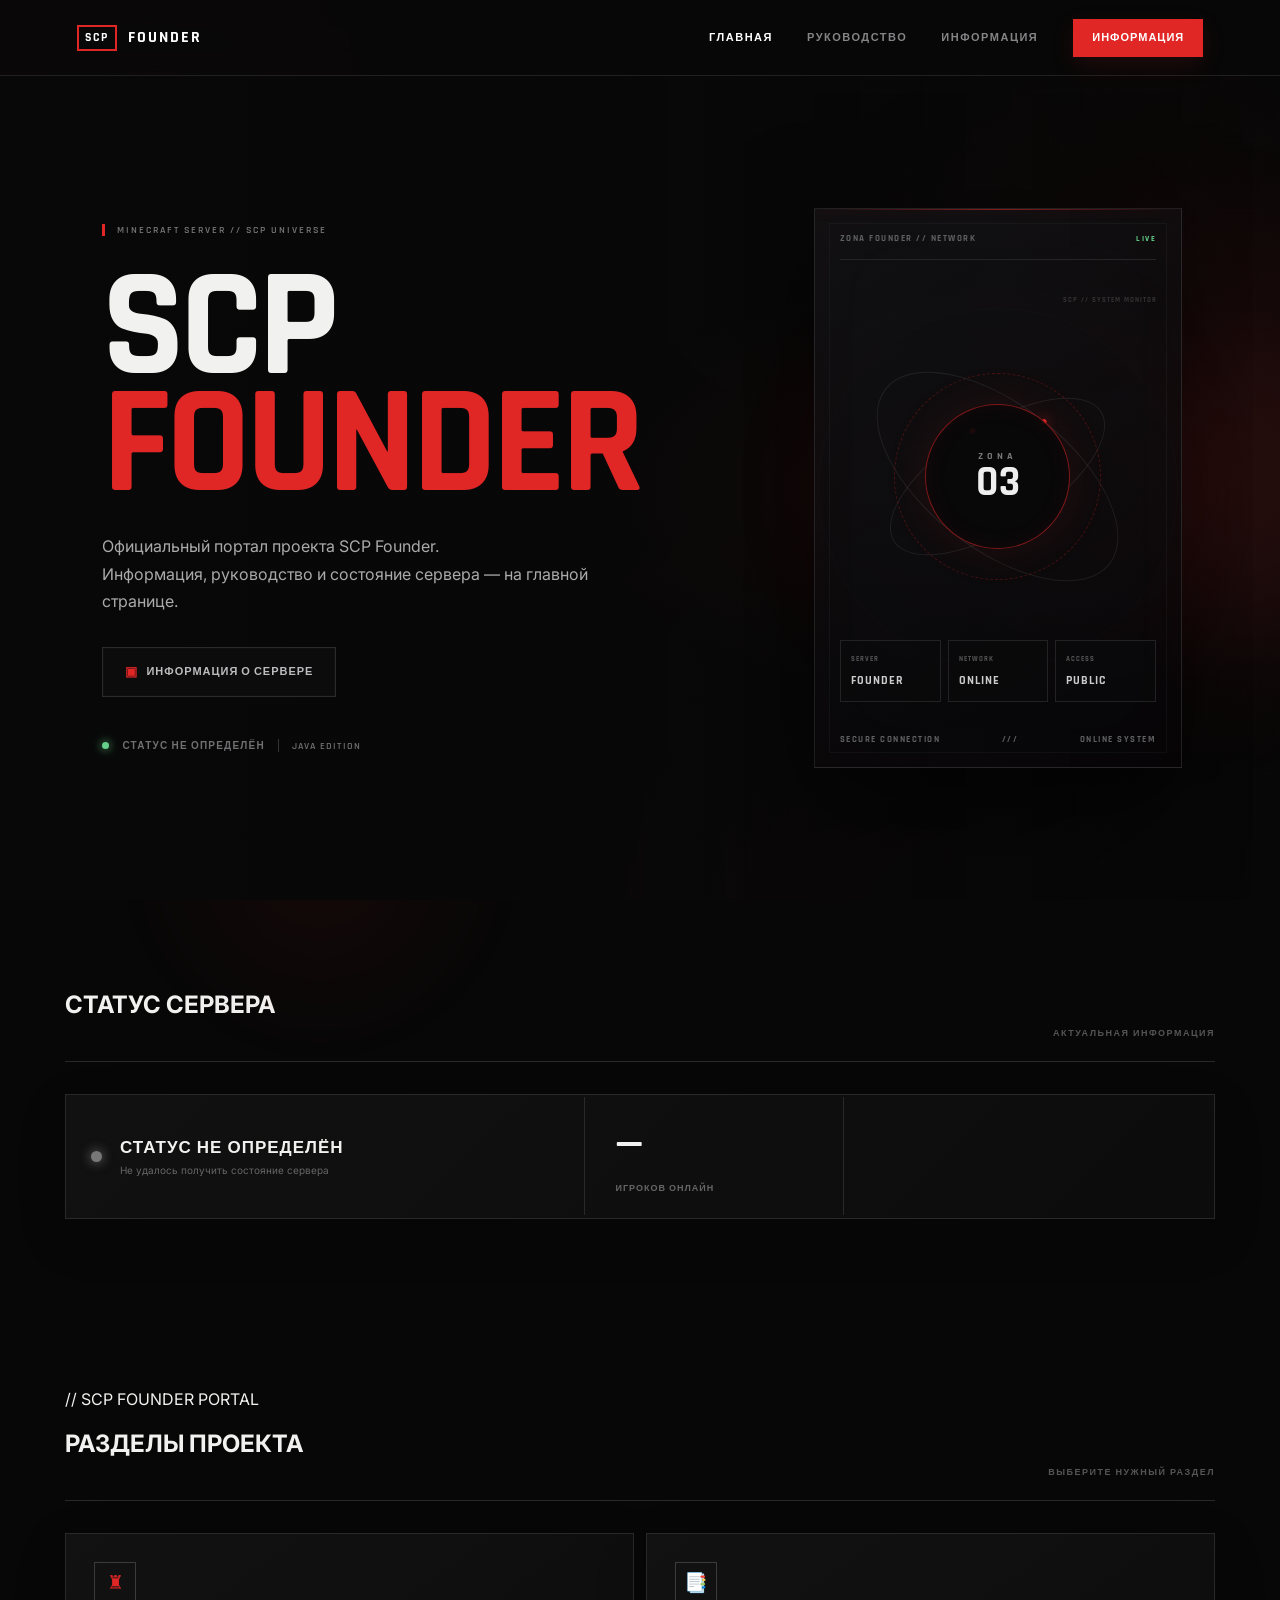
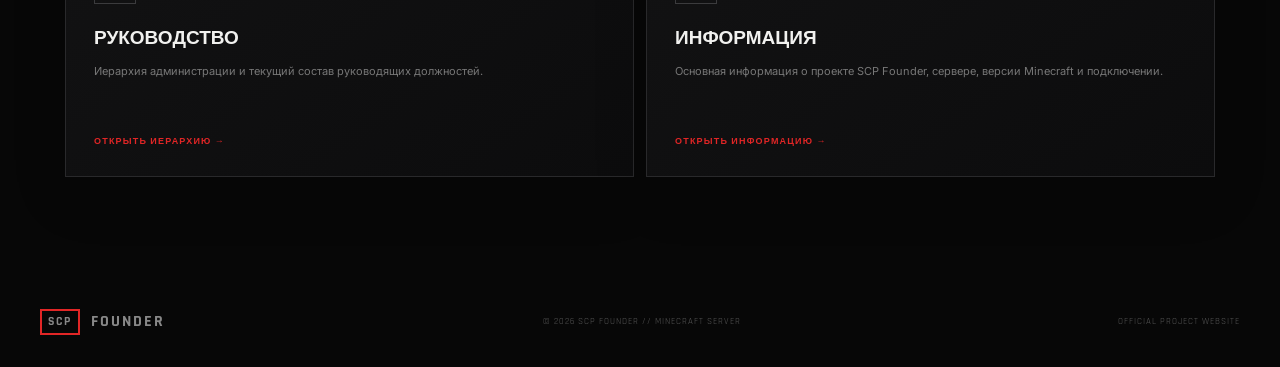
==== commit d60323c1: "Remove server IP and connection block from website" ====
--- a/index.html
+++ b/index.html
@@ -1 +1 @@
-<!doctype html><html lang="ru"><head><meta charset="utf-8"><meta name="viewport" content="width=device-width,initial-scale=1"><meta name="theme-color" content="#080808"><meta name="description" content="Официальный сайт SCP Founder — Minecraft сервер"><title>SCP Founder — Minecraft Server</title><link rel="preconnect" href="https://fonts.googleapis.com"><link rel="preconnect" href="https://fonts.gstatic.com" crossorigin><link href="https://fonts.googleapis.com/css2?family=Inter:wght@400;500;600;700;800;900&family=Rajdhani:wght@500;600;700&display=swap" rel="stylesheet"><link rel="stylesheet" href="style.css"><link rel="stylesheet" href="portal.css"></head><body><div class="red-glow"></div><div class="grid"></div><header class="nav"><a class="logo" href="index.html"><span class="logo-box">SCP</span><span>FOUNDER</span></a><nav><a class="active" href="index.html">ГЛАВНАЯ</a><a href="leadership.html">РУКОВОДСТВО</a><a href="info.html">ИНФОРМАЦИЯ</a></nav><a class="play-small" href="#play">ИГРАТЬ</a></header><main><section class="hero" id="home"><div class="hero-bg"></div><div class="hero-content"><div class="tag">MINECRAFT SERVER // SCP UNIVERSE</div><h1>SCP<br><strong>FOUNDER</strong></h1><p>Официальный портал проекта SCP Founder.<br>Информация, руководство и состояние сервера — на главной странице.</p><div class="hero-buttons"><a class="btn red" href="#play">▶ ИГРАТЬ НА СЕРВЕРЕ</a><a class="btn info-btn" href="#categories"><span>▣</span> ИНФОРМАЦИЯ О СЕРВЕРЕ</a></div><div class="server-line"><span class="online-dot"></span><span id="serverStatus">ПРОВЕРКА СЕРВЕРА...</span><i></i><span>JAVA EDITION</span></div></div><div class="hero-art"><div class="hero-interface"><div class="interface-top"><span>ZONA FOUNDER // NETWORK</span><b>LIVE</b></div><div class="interface-core"><div class="core-orbit orbit-a"></div><div class="core-orbit orbit-b"></div><div class="core-ring"><span>ZONA</span><strong>03</strong></div></div><div class="interface-data"><div><small>SERVER</small><strong>FOUNDER</strong></div><div><small>NODE</small><strong>25565</strong></div><div><small>ACCESS</small><strong>PUBLIC</strong></div></div><div class="interface-scan"></div><div class="interface-bottom"><span>SECURE CONNECTION</span><span>///</span><span>ONLINE SYSTEM</span></div></div></div></section><section class="status-section home-status"><div class="title-row"><h2>СТАТУС СЕРВЕРА</h2><span>АКТУАЛЬНАЯ ИНФОРМАЦИЯ</span></div><div class="status-card"><div class="status-main"><span class="status-dot" id="homeStatusDot"></span><div><strong id="homeStatusText">ПРОВЕРКА СЕРВЕРА...</strong><small id="homeStatusSub">Получение информации о сервере</small></div></div><div class="players"><strong id="homePlayers">—</strong><span>ИГРОКОВ ОНЛАЙН</span></div></div></section><section id="categories" class="section portal-home"><div class="label">// SCP FOUNDER PORTAL</div><div class="title-row"><h2>РАЗДЕЛЫ ПРОЕКТА</h2><span>ВЫБЕРИТЕ НУЖНЫЙ РАЗДЕЛ</span></div><div class="feature-grid"><a class="portal-card" href="leadership.html"><div class="portal-icon">♜</div><h3>РУКОВОДСТВО</h3><p>Иерархия администрации и текущий состав руководящих должностей.</p><span>ОТКРЫТЬ ИЕРАРХИЮ →</span></a><a class="portal-card" href="info.html"><div class="portal-icon">📑</div><h3>ИНФОРМАЦИЯ</h3><p>Основная информация о проекте SCP Founder, сервере, версии Minecraft и подключении.</p><span>ОТКРЫТЬ ИНФОРМАЦИЮ →</span></a></div></section><section id="play" class="connect"><div><div class="label">// ПОДКЛЮЧЕНИЕ</div><h2>ВХОД НА СЕРВЕР</h2><p>Скопируй IP-адрес и подключайся к SCP Founder.</p></div><div class="ip-card"><div><small>SERVER ADDRESS</small><strong id="ip">77.235.24.140:25565</strong></div><button id="copy">КОПИРОВАТЬ</button><em id="copied">СКОПИРОВАНО</em></div></section></main><footer><div class="logo"><span class="logo-box">SCP</span><span>FOUNDER</span></div><span>© 2026 SCP FOUNDER // MINECRAFT SERVER</span><span>OFFICIAL PROJECT WEBSITE</span></footer><script src="script.js"></script></body></html>+<!doctype html><html lang="ru"><head><meta charset="utf-8"><meta name="viewport" content="width=device-width,initial-scale=1"><meta name="theme-color" content="#080808"><meta name="description" content="Официальный сайт SCP Founder — Minecraft сервер"><title>SCP Founder — Minecraft Server</title><link rel="preconnect" href="https://fonts.googleapis.com"><link rel="preconnect" href="https://fonts.gstatic.com" crossorigin><link href="https://fonts.googleapis.com/css2?family=Inter:wght@400;500;600;700;800;900&family=Rajdhani:wght@500;600;700&display=swap" rel="stylesheet"><link rel="stylesheet" href="style.css"><link rel="stylesheet" href="portal.css"></head><body><div class="red-glow"></div><div class="grid"></div><header class="nav"><a class="logo" href="index.html"><span class="logo-box">SCP</span><span>FOUNDER</span></a><nav><a class="active" href="index.html">ГЛАВНАЯ</a><a href="leadership.html">РУКОВОДСТВО</a><a href="info.html">ИНФОРМАЦИЯ</a></nav><a class="play-small" href="#categories">ИНФОРМАЦИЯ</a></header><main><section class="hero" id="home"><div class="hero-bg"></div><div class="hero-content"><div class="tag">MINECRAFT SERVER // SCP UNIVERSE</div><h1>SCP<br><strong>FOUNDER</strong></h1><p>Официальный портал проекта SCP Founder.<br>Информация, руководство и состояние сервера — на главной странице.</p><div class="hero-buttons"><a class="btn info-btn" href="#categories"><span>▣</span> ИНФОРМАЦИЯ О СЕРВЕРЕ</a></div><div class="server-line"><span class="online-dot"></span><span id="serverStatus">СТАТУС СЕРВЕРА</span><i></i><span>JAVA EDITION</span></div></div><div class="hero-art"><div class="hero-interface"><div class="interface-top"><span>ZONA FOUNDER // NETWORK</span><b>LIVE</b></div><div class="interface-core"><div class="core-orbit orbit-a"></div><div class="core-orbit orbit-b"></div><div class="core-ring"><span>ZONA</span><strong>03</strong></div></div><div class="interface-data"><div><small>SERVER</small><strong>FOUNDER</strong></div><div><small>NETWORK</small><strong>ONLINE</strong></div><div><small>ACCESS</small><strong>PUBLIC</strong></div></div><div class="interface-scan"></div><div class="interface-bottom"><span>SECURE CONNECTION</span><span>///</span><span>ONLINE SYSTEM</span></div></div></div></section><section class="status-section home-status"><div class="title-row"><h2>СТАТУС СЕРВЕРА</h2><span>АКТУАЛЬНАЯ ИНФОРМАЦИЯ</span></div><div class="status-card"><div class="status-main"><span class="status-dot online" id="homeStatusDot"></span><div><strong id="homeStatusText">СЕРВЕР ОНЛАЙН</strong><small id="homeStatusSub">Актуальный статус проекта</small></div></div><div class="players"><strong id="homePlayers">—</strong><span>ИГРОКОВ ОНЛАЙН</span></div></div></section><section id="categories" class="section portal-home"><div class="label">// SCP FOUNDER PORTAL</div><div class="title-row"><h2>РАЗДЕЛЫ ПРОЕКТА</h2><span>ВЫБЕРИТЕ НУЖНЫЙ РАЗДЕЛ</span></div><div class="feature-grid"><a class="portal-card" href="leadership.html"><div class="portal-icon">♜</div><h3>РУКОВОДСТВО</h3><p>Иерархия администрации и текущий состав руководящих должностей.</p><span>ОТКРЫТЬ ИЕРАРХИЮ →</span></a><a class="portal-card" href="info.html"><div class="portal-icon">📑</div><h3>ИНФОРМАЦИЯ</h3><p>Основная информация о проекте SCP Founder, сервере, версии Minecraft и подключении.</p><span>ОТКРЫТЬ ИНФОРМАЦИЮ →</span></a></div></section></main><footer><div class="logo"><span class="logo-box">SCP</span><span>FOUNDER</span></div><span>© 2026 SCP FOUNDER // MINECRAFT SERVER</span><span>OFFICIAL PROJECT WEBSITE</span></footer><script src="script.js"></script></body></html>
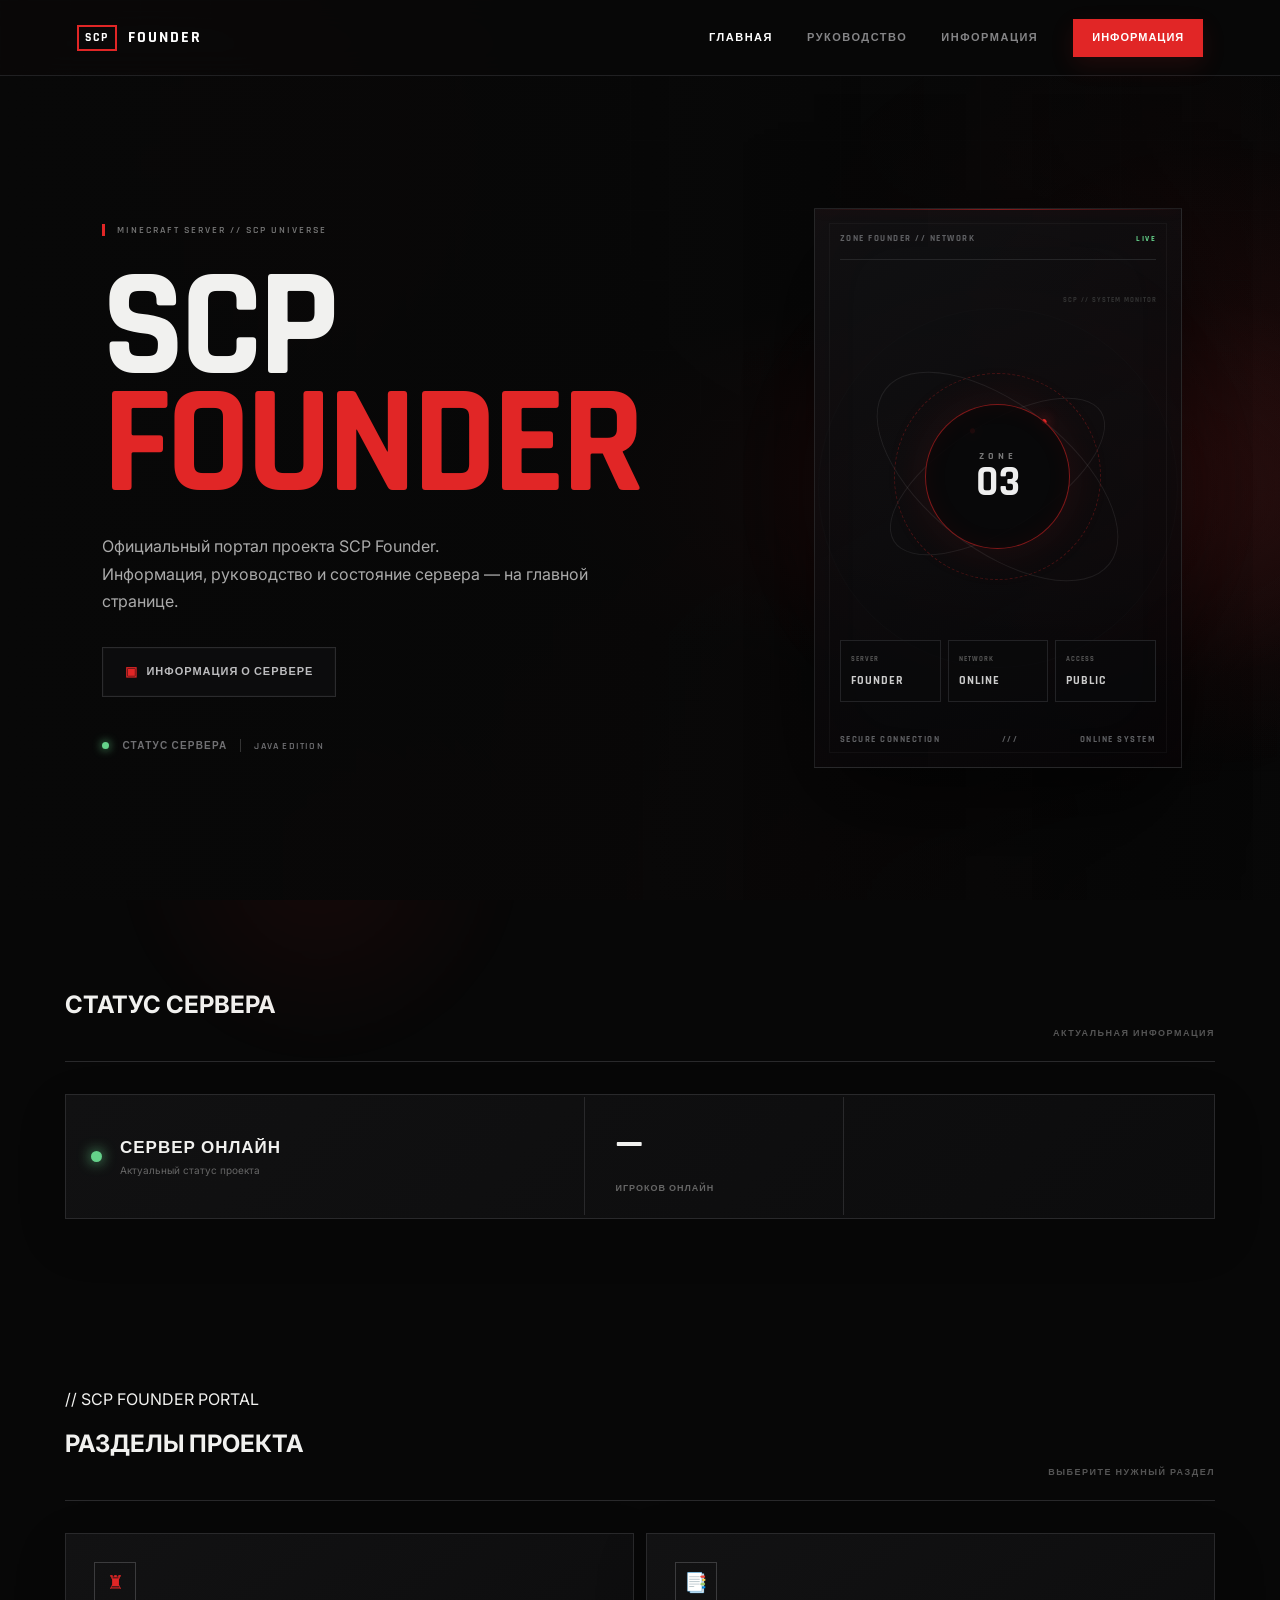
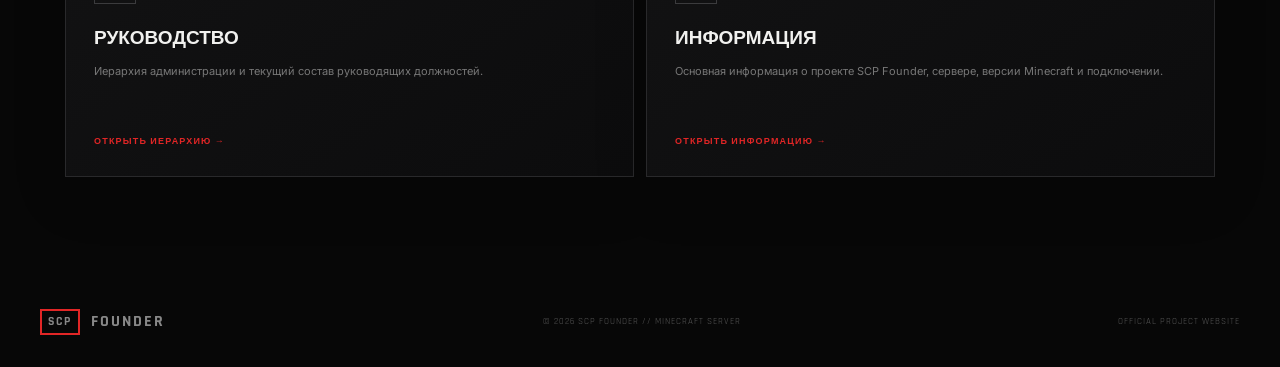
==== commit e06c5c34: "fix Zone spelling" ====
--- a/index.html
+++ b/index.html
@@ -1 +1 @@
-<!doctype html><html lang="ru"><head><meta charset="utf-8"><meta name="viewport" content="width=device-width,initial-scale=1"><meta name="theme-color" content="#080808"><meta name="description" content="Официальный сайт SCP Founder — Minecraft сервер"><title>SCP Founder — Minecraft Server</title><link rel="preconnect" href="https://fonts.googleapis.com"><link rel="preconnect" href="https://fonts.gstatic.com" crossorigin><link href="https://fonts.googleapis.com/css2?family=Inter:wght@400;500;600;700;800;900&family=Rajdhani:wght@500;600;700&display=swap" rel="stylesheet"><link rel="stylesheet" href="style.css"><link rel="stylesheet" href="portal.css"></head><body><div class="red-glow"></div><div class="grid"></div><header class="nav"><a class="logo" href="index.html"><span class="logo-box">SCP</span><span>FOUNDER</span></a><nav><a class="active" href="index.html">ГЛАВНАЯ</a><a href="leadership.html">РУКОВОДСТВО</a><a href="info.html">ИНФОРМАЦИЯ</a></nav><a class="play-small" href="#categories">ИНФОРМАЦИЯ</a></header><main><section class="hero" id="home"><div class="hero-bg"></div><div class="hero-content"><div class="tag">MINECRAFT SERVER // SCP UNIVERSE</div><h1>SCP<br><strong>FOUNDER</strong></h1><p>Официальный портал проекта SCP Founder.<br>Информация, руководство и состояние сервера — на главной странице.</p><div class="hero-buttons"><a class="btn info-btn" href="#categories"><span>▣</span> ИНФОРМАЦИЯ О СЕРВЕРЕ</a></div><div class="server-line"><span class="online-dot"></span><span id="serverStatus">СТАТУС СЕРВЕРА</span><i></i><span>JAVA EDITION</span></div></div><div class="hero-art"><div class="hero-interface"><div class="interface-top"><span>ZONA FOUNDER // NETWORK</span><b>LIVE</b></div><div class="interface-core"><div class="core-orbit orbit-a"></div><div class="core-orbit orbit-b"></div><div class="core-ring"><span>ZONA</span><strong>03</strong></div></div><div class="interface-data"><div><small>SERVER</small><strong>FOUNDER</strong></div><div><small>NETWORK</small><strong>ONLINE</strong></div><div><small>ACCESS</small><strong>PUBLIC</strong></div></div><div class="interface-scan"></div><div class="interface-bottom"><span>SECURE CONNECTION</span><span>///</span><span>ONLINE SYSTEM</span></div></div></div></section><section class="status-section home-status"><div class="title-row"><h2>СТАТУС СЕРВЕРА</h2><span>АКТУАЛЬНАЯ ИНФОРМАЦИЯ</span></div><div class="status-card"><div class="status-main"><span class="status-dot online" id="homeStatusDot"></span><div><strong id="homeStatusText">СЕРВЕР ОНЛАЙН</strong><small id="homeStatusSub">Актуальный статус проекта</small></div></div><div class="players"><strong id="homePlayers">—</strong><span>ИГРОКОВ ОНЛАЙН</span></div></div></section><section id="categories" class="section portal-home"><div class="label">// SCP FOUNDER PORTAL</div><div class="title-row"><h2>РАЗДЕЛЫ ПРОЕКТА</h2><span>ВЫБЕРИТЕ НУЖНЫЙ РАЗДЕЛ</span></div><div class="feature-grid"><a class="portal-card" href="leadership.html"><div class="portal-icon">♜</div><h3>РУКОВОДСТВО</h3><p>Иерархия администрации и текущий состав руководящих должностей.</p><span>ОТКРЫТЬ ИЕРАРХИЮ →</span></a><a class="portal-card" href="info.html"><div class="portal-icon">📑</div><h3>ИНФОРМАЦИЯ</h3><p>Основная информация о проекте SCP Founder, сервере, версии Minecraft и подключении.</p><span>ОТКРЫТЬ ИНФОРМАЦИЮ →</span></a></div></section></main><footer><div class="logo"><span class="logo-box">SCP</span><span>FOUNDER</span></div><span>© 2026 SCP FOUNDER // MINECRAFT SERVER</span><span>OFFICIAL PROJECT WEBSITE</span></footer><script src="script.js"></script></body></html>+<!doctype html><html lang="ru"><head><meta charset="utf-8"><meta name="viewport" content="width=device-width,initial-scale=1"><meta name="theme-color" content="#080808"><meta name="description" content="Официальный сайт SCP Founder — Minecraft сервер"><title>SCP Founder — Minecraft Server</title><link rel="preconnect" href="https://fonts.googleapis.com"><link rel="preconnect" href="https://fonts.gstatic.com" crossorigin><link href="https://fonts.googleapis.com/css2?family=Inter:wght@400;500;600;700;800;900&family=Rajdhani:wght@500;600;700&display=swap" rel="stylesheet"><link rel="stylesheet" href="style.css"><link rel="stylesheet" href="portal.css"></head><body><div class="red-glow"></div><div class="grid"></div><header class="nav"><a class="logo" href="index.html"><span class="logo-box">SCP</span><span>FOUNDER</span></a><nav><a class="active" href="index.html">ГЛАВНАЯ</a><a href="leadership.html">РУКОВОДСТВО</a><a href="info.html">ИНФОРМАЦИЯ</a></nav><a class="play-small" href="#categories">ИНФОРМАЦИЯ</a></header><main><section class="hero" id="home"><div class="hero-bg"></div><div class="hero-content"><div class="tag">MINECRAFT SERVER // SCP UNIVERSE</div><h1>SCP<br><strong>FOUNDER</strong></h1><p>Официальный портал проекта SCP Founder.<br>Информация, руководство и состояние сервера — на главной странице.</p><div class="hero-buttons"><a class="btn info-btn" href="#categories"><span>▣</span> ИНФОРМАЦИЯ О СЕРВЕРЕ</a></div><div class="server-line"><span class="online-dot"></span><span id="serverStatus">СТАТУС СЕРВЕРА</span><i></i><span>JAVA EDITION</span></div></div><div class="hero-art"><div class="hero-interface"><div class="interface-top"><span>ZONE FOUNDER // NETWORK</span><b>LIVE</b></div><div class="interface-core"><div class="core-orbit orbit-a"></div><div class="core-orbit orbit-b"></div><div class="core-ring"><span>ZONE</span><strong>03</strong></div></div><div class="interface-data"><div><small>SERVER</small><strong>FOUNDER</strong></div><div><small>NETWORK</small><strong>ONLINE</strong></div><div><small>ACCESS</small><strong>PUBLIC</strong></div></div><div class="interface-scan"></div><div class="interface-bottom"><span>SECURE CONNECTION</span><span>///</span><span>ONLINE SYSTEM</span></div></div></div></section><section class="status-section home-status"><div class="title-row"><h2>СТАТУС СЕРВЕРА</h2><span>АКТУАЛЬНАЯ ИНФОРМАЦИЯ</span></div><div class="status-card"><div class="status-main"><span class="status-dot online" id="homeStatusDot"></span><div><strong id="homeStatusText">СЕРВЕР ОНЛАЙН</strong><small id="homeStatusSub">Актуальный статус проекта</small></div></div><div class="players"><strong id="homePlayers">—</strong><span>ИГРОКОВ ОНЛАЙН</span></div></div></section><section id="categories" class="section portal-home"><div class="label">// SCP FOUNDER PORTAL</div><div class="title-row"><h2>РАЗДЕЛЫ ПРОЕКТА</h2><span>ВЫБЕРИТЕ НУЖНЫЙ РАЗДЕЛ</span></div><div class="feature-grid"><a class="portal-card" href="leadership.html"><div class="portal-icon">♜</div><h3>РУКОВОДСТВО</h3><p>Иерархия администрации и текущий состав руководящих должностей.</p><span>ОТКРЫТЬ ИЕРАРХИЮ →</span></a><a class="portal-card" href="info.html"><div class="portal-icon">📑</div><h3>ИНФОРМАЦИЯ</h3><p>Основная информация о проекте SCP Founder, сервере, версии Minecraft и подключении.</p><span>ОТКРЫТЬ ИНФОРМАЦИЮ →</span></a></div></section></main><footer><div class="logo"><span class="logo-box">SCP</span><span>FOUNDER</span></div><span>© 2026 SCP FOUNDER // MINECRAFT SERVER</span><span>OFFICIAL PROJECT WEBSITE</span></footer><script src="script.js"></script></body></html>
